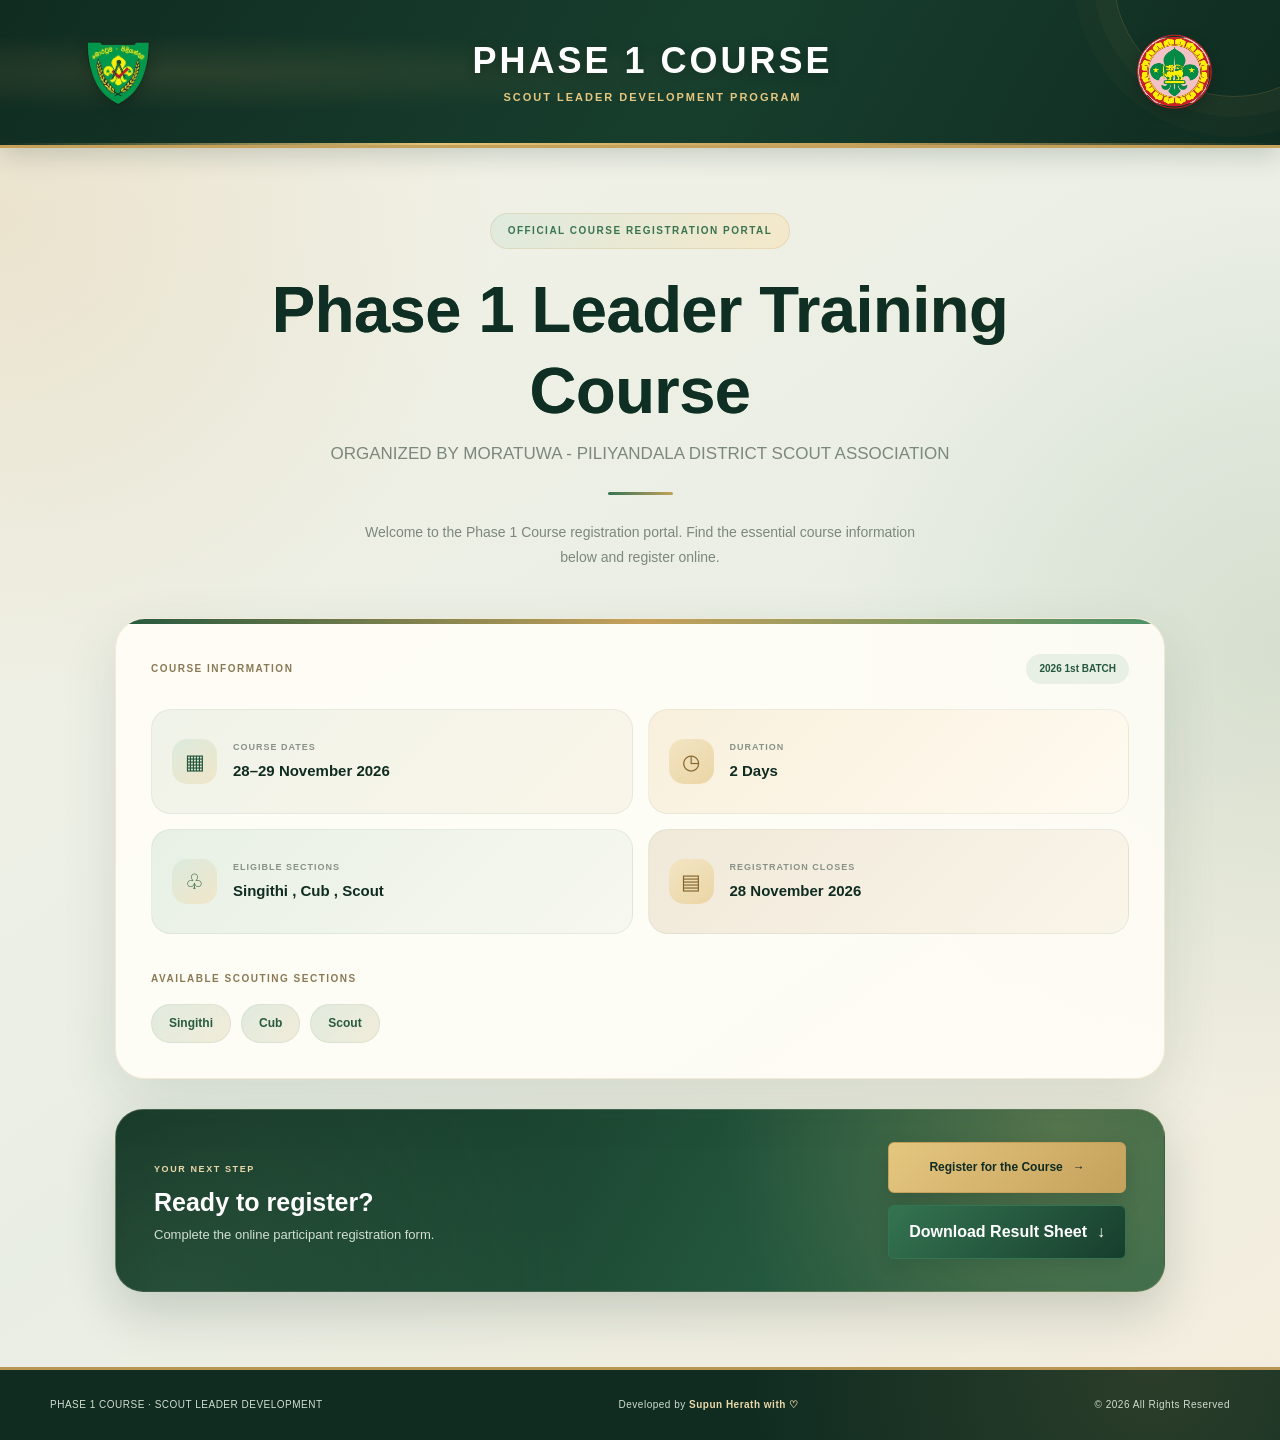
==== index.html @ 8077e155 "Update index.html" ====
<!DOCTYPE html>
<html lang="en">
<head>
    <meta charset="UTF-8">
    <meta name="viewport" content="width=device-width, initial-scale=1.0">
    <meta name="theme-color" content="#102c21">

    <title>Phase 1 Leader Training Course | Registration Portal</title>

    <link rel="stylesheet" href="style.css">

    <style>
        /* HOMEPAGE HEADER LAYOUT */

        .home-header-inner {
            display: grid;
            grid-template-columns: 115px 1fr 90px;
            align-items: center;
            gap: 25px;
            width: min(1160px, 94%);
            min-height: 145px;
            margin: auto;
            padding: 18px 0;
        }

        .home-header-logo {
            display: flex;
            align-items: center;
            justify-content: center;
        }

        .home-header-logo img {
            width: 82px;
            height: 82px;
            object-fit: contain;
            filter: drop-shadow(0 4px 7px rgba(0,0,0,.2));
            transition: transform .25s ease;
        }

        .home-header-logo img:hover {
            transform: translateY(-3px);
        }

        .home-header-logo.left img {
            width: 108px;
            height: 108px;
        }

        .home-header-logo.right img {
            width: 82px;
            height: 82px;
        }

        .home-header-inner .portal-brand {
            grid-column: 2;
            text-align: center;
            align-items: center;
        }

        .home-header-inner .portal-brand strong {
            font-size: clamp(23px, 3.2vw, 36px);
            letter-spacing: 3px;
        }

        .home-header-inner .portal-brand span {
            font-size: 11px;
            letter-spacing: 2px;
        }

        /* INTRODUCTION */

        .portal-intro {
            text-align: center;
        }

        .portal-intro h1 {
            color: #102f24;
            font-weight: 800;
            letter-spacing: -0.5px;
        }

        .portal-label {
            color: #397451;
            font-weight: 700;
            letter-spacing: 1.5px;
        }

        /* REGISTER BUTTON */

        .portal-register-button {
            display: inline-flex;
            align-items: center;
            justify-content: center;
            gap: 14px;
            background: #174c35;
            color: #ffffff;
            text-decoration: none;
            padding: 15px 24px;
            border-radius: 6px;
            font-weight: 700;
            transition: background 0.2s ease;
        }

        .portal-register-button:hover {
            background: #103522;
        }

        /* HOMEPAGE ACTIONS */

        .portal-actions {
            display: flex;
            flex-direction: column;
            align-items: stretch;
            gap: 12px;
        }

        .portal-download-button {
            display: inline-flex;
            align-items: center;
            justify-content: center;
            gap: 10px;
            padding: 13px 20px;
            border: 1px solid #245b40;
            border-radius: 6px;
            background: transparent;
            color: #245b40;
            text-decoration: none;
            font-weight: 700;
            transition: background 0.2s ease, color 0.2s ease;
        }

        .portal-download-button:hover {
            background: #edf5ef;
            color: #183d2b;
        }

        /* MOBILE */

        @media (max-width: 650px) {

            .home-header-inner {
                grid-template-columns: 75px 1fr 55px;
                min-height: 115px;
                gap: 10px;
                padding: 14px 0;
            }

            .home-header-logo.left img {
                width: 70px;
                height: 70px;
            }

            .home-header-logo.right img {
                width: 51px;
                height: 51px;
            }

            .home-header-inner .portal-brand {
                gap: 6px;
            }

            .home-header-inner .portal-brand strong {
                font-size: 17px;
                letter-spacing: 1.2px;
            }

            .home-header-inner .portal-brand span {
                font-size: 8px;
                letter-spacing: .8px;
                line-height: 1.5;
            }

            .portal-intro h1 {
                font-size: 27px;
                line-height: 1.2;
            }

            .portal-register-button,
            .portal-download-button {
                width: 100%;
                box-sizing: border-box;
            }
        }

        @media (max-width: 390px) {

            .home-header-inner {
                grid-template-columns: 62px 1fr 43px;
                gap: 7px;
            }

            .home-header-logo.left img {
                width: 60px;
                height: 60px;
            }

            .home-header-logo.right img {
                width: 42px;
                height: 42px;
            }

            .home-header-inner .portal-brand strong {
                font-size: 14px;
                letter-spacing: .8px;
            }

            .home-header-inner .portal-brand span {
                font-size: 7px;
            }
        }
    </style>
</head>

<body class="portal-page">

<header class="portal-header">
    <div class="home-header-inner">

        <div class="home-header-logo left">
            <img src="mp.png?v=7"
                 alt="Moratuwa - Piliyandala District Scout Association">
        </div>

        <div class="portal-brand">
            <strong>PHASE 1 COURSE</strong>
            <span>SCOUT LEADER DEVELOPMENT PROGRAM</span>
        </div>

        <div class="home-header-logo right">
            <img src="sl.png?v=7"
                 alt="Sri Lanka Scout Association">
        </div>

    </div>
</header>

<main class="portal-main">

    <section class="portal-intro">

        <span class="portal-label">
            OFFICIAL COURSE REGISTRATION PORTAL
        </span>

        <h1>Phase 1 Leader Training Course</h1>

        <p>
            ORGANIZED BY MORATUWA - PILIYANDALA DISTRICT SCOUT ASSOCIATION
        </p>

        <div class="portal-divider"></div>

        <p class="portal-description">
            Welcome to the Phase 1 Course registration portal.
            Find the essential course information below and register online.
        </p>

    </section>

    <section class="portal-details">

        <div class="portal-section-heading">
            <span>COURSE INFORMATION</span>
            <span class="portal-batch">2026 1st BATCH</span>
        </div>

        <div class="portal-detail-grid">

            <div class="portal-detail">
                <span class="portal-detail-icon">▦</span>
                <div>
                    <small>COURSE DATES</small>
                    <strong>28–29 November 2026</strong>
                </div>
            </div>

            <div class="portal-detail">
                <span class="portal-detail-icon">◷</span>
                <div>
                    <small>DURATION</small>
                    <strong>2 Days</strong>
                </div>
            </div>

            <div class="portal-detail">
                <span class="portal-detail-icon">♧</span>
                <div>
                    <small>ELIGIBLE SECTIONS</small>
                    <strong>Singithi , Cub , Scout</strong>
                </div>
            </div>

            <div class="portal-detail">
                <span class="portal-detail-icon">▤</span>
                <div>
                    <small>REGISTRATION CLOSES</small>
                    <strong>28 November 2026</strong>
                </div>
            </div>

        </div>

        <div class="portal-sections">
            <small>AVAILABLE SCOUTING SECTIONS</small>

            <div class="portal-section-tags">
                <span>Singithi</span>
                <span>Cub</span>
                <span>Scout</span>
            </div>
        </div>

    </section>

    <section class="portal-register">

        <div>
            <span>YOUR NEXT STEP</span>
            <h2>Ready to register?</h2>
            <p>Complete the online participant registration form.</p>
        </div>

        <div class="portal-actions">

            <a href="registration.html" class="portal-register-button">
                Register for the Course <span>→</span>
            </a>

            <a href="download-result.html" class="portal-download-button">
                Download Result Sheet <span>↓</span>
            </a>

        </div>

    </section>

</main>

<footer class="portal-footer">
    <div class="portal-footer-inner">

        <span>PHASE 1 COURSE · SCOUT LEADER DEVELOPMENT</span>

        <span>Developed by <strong>Supun Herath with ♡</strong></span>

        <span>© 2026 All Rights Reserved</span>

    </div>
</footer>

</body>
</html>
---- style.css ----
/* =========================================
   PHASE 1 COURSE — COMPLETE STYLESHEET
   Scout-inspired forest green and gold theme
========================================= */

:root {
    --green-950: #102c21;
    --green-900: #173e2d;
    --green-800: #24583e;
    --green-700: #347451;
    --green-600: #4b9067;

    --gold: #c5a15b;
    --gold-light: #ead8a9;

    --cream: #f3f1e7;
    --white: #fffdf7;
    --ink: #24372c;
    --muted: #7b887b;

    --border: rgba(43, 82, 55, 0.12);
    --shadow-soft: 0 12px 35px rgba(29, 65, 43, 0.08);
    --shadow-card: 0 20px 55px rgba(29, 65, 43, 0.12);
}

/* =========================================
   GLOBAL
========================================= */

* {
    margin: 0;
    padding: 0;
    box-sizing: border-box;
}

html {
    scroll-behavior: smooth;
}

body {
    min-height: 100vh;
    font-family: "Segoe UI", Arial, sans-serif;
    color: var(--ink);
    background:
        radial-gradient(ellipse at 5% 5%, rgba(197,161,91,.15), transparent 30%),
        radial-gradient(ellipse at 95% 25%, rgba(77,139,93,.12), transparent 32%),
        var(--cream);
    line-height: 1.6;
}

h1, h2, h3, h4 {
    color: var(--green-950);
    line-height: 1.25;
}

p {
    color: var(--muted);
}

a {
    color: var(--green-700);
    text-decoration: none;
    transition: .2s ease;
}

a:hover {
    color: var(--gold);
}

button,
input,
select,
textarea {
    font: inherit;
}

button {
    cursor: pointer;
}

/* =========================================
   GENERAL APPLICATION / ADMIN PAGES
========================================= */

.application-container {
    width: min(100% - 32px, 1050px);
    min-height: 100vh;
    margin: 0 auto;
    padding: 65px 0;
    display: flex;
    align-items: flex-start;
    justify-content: center;
}

.application-card {
    width: 100%;
    max-width: 850px;
    padding: 42px;
    background: rgba(255,253,247,.96);
    border: 1px solid rgba(197,161,91,.22);
    border-radius: 28px;
    box-shadow: var(--shadow-card);
    position: relative;
    overflow: hidden;
}

.application-card::before {
    content: "";
    position: absolute;
    top: 0;
    left: 0;
    width: 100%;
    height: 5px;
    background: linear-gradient(
        90deg,
        var(--green-800),
        var(--gold),
        var(--green-600)
    );
}

.application-card h1 {
    font-size: clamp(27px, 4vw, 36px);
    margin-bottom: 8px;
}

.application-card > p {
    margin-bottom: 22px;
}

.application-card h2 {
    font-size: 21px;
    margin: 25px 0 12px;
}

.application-card hr {
    border: 0;
    border-top: 1px solid var(--border);
    margin: 25px 0;
}

/* =========================================
   FORMS
========================================= */

.form-group {
    display: flex;
    flex-direction: column;
    gap: 8px;
    margin-bottom: 20px;
}

label {
    font-size: 13px;
    font-weight: 700;
    color: var(--green-900);
}

input,
select,
textarea {
    width: 100%;
    min-height: 48px;
    padding: 12px 15px;
    color: var(--ink);
    background: #f7f7f0;
    border: 1px solid rgba(52,116,81,.18);
    border-radius: 13px;
    outline: none;
    transition: .2s ease;
}

textarea {
    min-height: 110px;
    resize: vertical;
}

input::placeholder,
textarea::placeholder {
    color: #a0a99f;
}

input:focus,
select:focus,
textarea:focus {
    background: var(--white);
    border-color: var(--green-600);
    box-shadow: 0 0 0 4px rgba(75,144,103,.12);
}

/* =========================================
   ALL BUTTONS — HIGHLIGHTED THEME
========================================= */

button {
    min-height: 46px;
    padding: 11px 23px;
    border: 1px solid var(--green-700);
    border-radius: 10px;
    background: linear-gradient(135deg, #347451, #173e2d);
    color: #ffffff;
    font-weight: 800;
    letter-spacing: .2px;
    box-shadow: 0 4px 12px rgba(23,62,45,.17);
    transition: background .2s ease, transform .2s ease,
                box-shadow .2s ease, border-color .2s ease;
}

button:hover:not(:disabled) {
    background: linear-gradient(135deg, #c5a15b, #a9823d);
    border-color: #a9823d;
    color: #102c21;
    transform: translateY(-2px);
    box-shadow: 0 7px 17px rgba(154,119,52,.23);
}

button:active:not(:disabled) {
    transform: translateY(0);
}

button:focus-visible,
a:focus-visible {
    outline: 3px solid var(--gold);
    outline-offset: 3px;
}

button:disabled {
    background: #aab4aa;
    border-color: #aab4aa;
    color: #ffffff;
    opacity: .7;
    cursor: not-allowed;
    box-shadow: none;
    transform: none;
}

.application-card form button {
    width: 100%;
}

.application-card > button {
    margin: 8px 8px 8px 0;
}

/* Button-style links */

.portal-top-button,
.portal-register-button,
.registration-submit-button,
a[class*="button"] {
    display: inline-flex;
    align-items: center;
    justify-content: center;
    gap: 10px;
    background: linear-gradient(135deg, #347451, #173e2d);
    border: 1px solid #347451;
    color: #ffffff;
    font-weight: 800;
    text-decoration: none;
    box-shadow: 0 5px 15px rgba(23,62,45,.18);
    transition: .2s ease;
}

.portal-top-button:hover,
.portal-register-button:hover,
.registration-submit-button:hover,
a[class*="button"]:hover {
    background: linear-gradient(135deg, #c5a15b, #a9823d);
    border-color: #a9823d;
    color: #102c21;
    transform: translateY(-2px);
    box-shadow: 0 8px 18px rgba(154,119,52,.22);
}

/* =========================================
   STATUS MESSAGES
========================================= */

#admin-message,
#dashboard-message,
#management-message,
#participant-message,
#results-message,
#reset-message,
#registration-message {
    margin-top: 15px;
    font-size: 13px;
    font-weight: 600;
    overflow-wrap: anywhere;
}

[role="status"]:empty {
    display: none;
}

/* =========================================
   LINKS AND LISTS
========================================= */

.application-card a {
    font-weight: 700;
}

.application-card > p:last-child {
    margin-top: 24px;
}

#management-list,
#participant-list,
#results-list {
    margin-top: 20px;
    width: 100%;
    overflow-x: auto;
}

#management-list > *,
#participant-list > *,
#results-list > * {
    margin-bottom: 14px;
}

/* =========================================
   TABLES
========================================= */

table {
    width: 100%;
    border-collapse: collapse;
    background: var(--white);
    border-radius: 14px;
    overflow: hidden;
}

th,
td {
    padding: 13px 15px;
    border-bottom: 1px solid var(--border);
    text-align: left;
    font-size: 13px;
}

th {
    background: #e7eee2;
    color: var(--green-900);
    font-weight: 800;
}

tbody tr:hover {
    background: #f1f4e9;
}

/* =========================================
   PORTAL HOMEPAGE
========================================= */

.portal-page {
    min-height: 100vh;
    background:
        radial-gradient(circle at 0% 15%, rgba(197,161,91,.18), transparent 28%),
        radial-gradient(circle at 100% 45%, rgba(67,123,79,.13), transparent 30%),
        linear-gradient(145deg, #f5f2e7, #e9eee4 55%, #f4eddd);
}

.portal-header {
    width: 100%;
    background: rgba(247,247,237,.88);
    backdrop-filter: blur(18px);
    border-bottom: 1px solid rgba(39,83,54,.12);
    position: relative;
    z-index: 5;
}

.portal-header-inner {
    width: min(100% - 48px, 1180px);
    min-height: 92px;
    margin: auto;
    display: flex;
    align-items: center;
    gap: 20px;
}

.portal-logos {
    display: flex;
    align-items: center;
    gap: 10px;
    flex-shrink: 0;
}

.portal-logos img {
    width: 55px;
    height: 55px;
    object-fit: contain;
    display: block;
}

.portal-brand {
    display: flex;
    flex-direction: column;
    gap: 3px;
}

.portal-brand strong {
    color: var(--green-950);
    font-size: 16px;
    letter-spacing: 1.2px;
    font-weight: 900;
}

.portal-brand span {
    color: #879187;
    font-size: 9px;
    letter-spacing: 1.5px;
    font-weight: 800;
}

.portal-top-button {
    margin-left: auto;
    padding: 12px 24px;
    border-radius: 50px;
    font-size: 13px;
}

.portal-main {
    width: min(100% - 40px, 1050px);
    margin: auto;
    padding: 65px 0 75px;
    position: relative;
    z-index: 1;
}

/* Homepage introduction */

.portal-intro {
    max-width: 750px;
    margin: 0 auto 48px;
    text-align: center;
}

.portal-label {
    display: inline-block;
    padding: 9px 17px;
    border-radius: 50px;
    background: linear-gradient(120deg, #dfeade, #f4e8c9);
    color: #285b3e;
    border: 1px solid rgba(197,161,91,.22);
    font-size: 10px;
    font-weight: 900;
    letter-spacing: 1.5px;
}

.portal-intro h1 {
    margin: 20px 0 8px;
    font-size: clamp(40px, 7vw, 65px);
    font-weight: 900;
    letter-spacing: -2px;
    background: linear-gradient(120deg, #102c21, #347451 55%, #a47c37);
    -webkit-background-clip: text;
    background-clip: text;
    color: transparent;
}

.portal-intro > p {
    font-size: 17px;
}

.portal-divider {
    width: 65px;
    height: 3px;
    margin: 25px auto;
    border-radius: 5px;
    background: linear-gradient(90deg, var(--green-700), var(--gold));
}

.portal-intro .portal-description {
    max-width: 550px;
    margin: auto;
    font-size: 14px;
    line-height: 1.8;
}

/* Course information */

.portal-details {
    padding: 35px;
    background: rgba(255,253,247,.9);
    border: 1px solid rgba(197,161,91,.2);
    border-radius: 30px;
    box-shadow: var(--shadow-card);
    position: relative;
    overflow: hidden;
}

.portal-details::before {
    content: "";
    position: absolute;
    top: 0;
    left: 0;
    width: 100%;
    height: 5px;
    background: linear-gradient(90deg, var(--green-800), var(--gold), var(--green-600));
}

.portal-section-heading {
    display: flex;
    justify-content: space-between;
    align-items: center;
    gap: 15px;
    margin-bottom: 25px;
}

.portal-section-heading span:first-child,
.portal-sections > small {
    color: #8a7954;
    font-size: 10px;
    font-weight: 900;
    letter-spacing: 1.5px;
}

.portal-batch {
    padding: 7px 13px;
    border-radius: 50px;
    background: #e8efe4;
    color: var(--green-800);
    font-size: 10px;
    font-weight: 900;
}

.portal-detail-grid {
    display: grid;
    grid-template-columns: repeat(2, 1fr);
    gap: 15px;
}

.portal-detail {
    min-height: 105px;
    padding: 20px;
    display: flex;
    align-items: center;
    gap: 16px;
    background: linear-gradient(135deg, #f0f3e9, #faf5e9);
    border: 1px solid rgba(52,116,81,.08);
    border-radius: 20px;
}

.portal-detail:nth-child(2) {
    background: linear-gradient(135deg, #f8f0dc, #fffaf0);
}

.portal-detail:nth-child(3) {
    background: linear-gradient(135deg, #e8f0e6, #f7f8ef);
}

.portal-detail:nth-child(4) {
    background: linear-gradient(135deg, #f0e9d9, #faf5e9);
}

.portal-detail-icon {
    width: 45px;
    height: 45px;
    display: grid;
    place-items: center;
    flex-shrink: 0;
    border-radius: 15px;
    background: linear-gradient(145deg, #dceadd, #f0e6c9);
    color: var(--green-800);
    font-size: 21px;
}

.portal-detail:nth-child(2) .portal-detail-icon,
.portal-detail:nth-child(4) .portal-detail-icon {
    background: linear-gradient(145deg, #f3e5c3, #ead5a5);
    color: #85652e;
}

.portal-detail div {
    display: flex;
    flex-direction: column;
    gap: 5px;
}

.portal-detail small {
    color: #899287;
    font-size: 9px;
    font-weight: 900;
    letter-spacing: 1px;
}

.portal-detail strong {
    color: var(--green-950);
    font-size: 15px;
}

.portal-sections {
    margin-top: 30px;
}

.portal-section-tags {
    display: flex;
    flex-wrap: wrap;
    gap: 10px;
    margin-top: 14px;
}

.portal-section-tags span {
    padding: 9px 17px;
    border-radius: 50px;
    background: linear-gradient(135deg, #e0ebdf, #f2ecd9);
    color: #285b3e;
    border: 1px solid rgba(52,116,81,.08);
    font-size: 12px;
    font-weight: 800;
}

/* Homepage registration call-to-action */

.portal-register {
    margin-top: 30px;
    padding: 32px 38px;
    display: flex;
    justify-content: space-between;
    align-items: center;
    gap: 25px;
    background:
        radial-gradient(circle at 90% 10%, rgba(218,184,111,.25), transparent 35%),
        radial-gradient(circle at 5% 100%, rgba(84,143,99,.28), transparent 40%),
        linear-gradient(120deg, #102c21, #24583e 65%, #306647);
    border: 1px solid rgba(234,216,169,.18);
    border-radius: 28px;
    box-shadow: 0 20px 50px rgba(16,44,33,.18);
}

.portal-register > div > span {
    color: var(--gold-light);
    font-size: 9px;
    font-weight: 900;
    letter-spacing: 1.6px;
}

.portal-register h2 {
    margin: 7px 0;
    color: white;
    font-size: 25px;
}

.portal-register p {
    color: #d2dfd2;
    font-size: 13px;
}

.portal-register-button {
    padding: 15px 24px;
    border-radius: 50px;
    font-size: 12px;
    white-space: nowrap;
}

/* Footer */

.portal-footer {
    padding: 27px 20px;
    background:
        radial-gradient(circle at 90% 0%, rgba(197,161,91,.15), transparent 35%),
        #102c21;
    border-top: 3px solid #b99552;
}

.portal-footer-inner {
    width: min(100%, 1180px);
    margin: auto;
    display: flex;
    justify-content: space-between;
    align-items: center;
    flex-wrap: wrap;
    gap: 15px;
}

.portal-footer-inner span {
    color: #d0ddcf;
    font-size: 10px;
    letter-spacing: .5px;
}

.portal-footer-inner strong {
    color: var(--gold-light);
}

/* =========================================
   REGISTRATION PAGE
========================================= */

.registration-brand {
    display: flex;
    align-items: center;
    gap: 18px;
    text-decoration: none;
}

.registration-main {
    width: min(100% - 32px, 850px);
    margin: auto;
    padding: 55px 0 65px;
}

.registration-intro {
    text-align: center;
    max-width: 650px;
    margin: 0 auto 32px;
}

.registration-intro h1 {
    font-size: clamp(38px, 6vw, 53px);
    margin: 20px 0 10px;
    background: linear-gradient(120deg, #102c21, #347451, #a47c37);
    -webkit-background-clip: text;
    background-clip: text;
    color: transparent;
}

.registration-intro > p {
    color: #718075;
    font-size: 15px;
    max-width: 520px;
    margin: auto;
}

/* Registration period */

.registration-period {
    display: flex;
    align-items: center;
    gap: 16px;
    padding: 20px 25px;
    margin-bottom: 23px;
    border-radius: 24px;
    background: linear-gradient(110deg, #173e2d, #347451);
    color: white;
    box-shadow: 0 13px 30px rgba(23,62,45,.15);
}

.registration-period-icon {
    width: 46px;
    height: 46px;
    display: grid;
    place-items: center;
    flex-shrink: 0;
    border-radius: 16px;
    background: rgba(255,255,255,.13);
    color: #ead8a9;
    font-size: 23px;
}

.registration-period div {
    display: flex;
    flex-direction: column;
    gap: 3px;
}

.registration-period div span {
    color: #d5e3d5;
    font-size: 10px;
    font-weight: 800;
    letter-spacing: 1.3px;
}

.registration-period div strong {
    font-size: 17px;
    color: white;
}

.registration-open-tag {
    margin-left: auto;
    padding: 8px 13px;
    border-radius: 50px;
    background: rgba(234,216,169,.17);
    color: #f0dcae;
    font-size: 10px;
    font-weight: 800;
    white-space: nowrap;
}

/* Registration form card */

.registration-form-card {
    padding: 38px;
    border-radius: 30px;
    background: rgba(255,253,247,.95);
    border: 1px solid rgba(197,161,91,.19);
    box-shadow: var(--shadow-card);
    position: relative;
    overflow: hidden;
}

.registration-form-card::before {
    content: "";
    position: absolute;
    inset: 0 0 auto;
    height: 5px;
    background: linear-gradient(90deg, #24583e, #c5a15b, #4b9067);
}

.registration-form-heading {
    margin-bottom: 30px;
}

.registration-form-heading > span {
    font-size: 10px;
    letter-spacing: 1.7px;
    font-weight: 800;
    color: #a17d3f;
}

.registration-form-heading h2 {
    font-size: 29px;
    margin: 7px 0;
}

.registration-form-heading p {
    color: #879187;
    font-size: 13px;
}

/* Registration sections */

.registration-section {
    padding: 27px;
    margin-bottom: 20px;
    border-radius: 23px;
    background: linear-gradient(135deg, #f0f4eb, #faf5e9);
    border: 1px solid rgba(52,116,81,.07);
}

.registration-section-heading {
    display: flex;
    align-items: center;
    gap: 15px;
    margin-bottom: 24px;
}

.section-number {
    width: 43px;
    height: 43px;
    display: grid;
    place-items: center;
    border-radius: 15px;
    flex-shrink: 0;
    background: linear-gradient(140deg, #24583e, #4b9067);
    color: white;
    font-size: 15px;
    font-weight: 700;
}

.registration-section-heading h3 {
    font-size: 19px;
    margin-bottom: 3px;
}

.registration-section-heading p {
    font-size: 12px;
    color: #7c897d;
}

/* Registration fields */

.registration-section .form-group {
    margin-bottom: 20px;
}

.registration-section .form-group:last-child {
    margin-bottom: 0;
}

.registration-section label {
    font-size: 13px;
    color: #294b35;
}

.required-star {
    color: #b45a42;
}

.optional-label {
    margin-left: 7px;
    font-size: 9px;
    letter-spacing: .7px;
    color: #9a8356;
    font-weight: 800;
}

.registration-section input,
.registration-section select {
    background: rgba(255,255,255,.75);
    border: 1px solid rgba(52,116,81,.13);
    border-radius: 13px;
    min-height: 49px;
}

.registration-section input:focus,
.registration-section select:focus {
    background: white;
    border-color: #4b9067;
}

.registration-two-column {
    display: grid;
    grid-template-columns: 1fr 1fr;
    gap: 18px;
}

/* Scouting information note */

.registration-section-info {
    display: flex;
    align-items: center;
    gap: 10px;
    padding: 13px 15px;
    margin-top: 5px;
    border-radius: 15px;
    background: rgba(197,161,91,.13);
    color: #776239;
}

.registration-section-info span {
    color: #b18b47;
}

.registration-section-info p {
    font-size: 12px;
}

/* Captcha */

.registration-captcha {
    padding: 18px;
    border-radius: 17px;
    background: rgba(255,255,255,.75);
    border: 1px solid rgba(52,116,81,.09);
    overflow: hidden;
}

.registration-captcha > p {
    font-size: 12px;
    color: #77847b;
    margin-bottom: 14px;
}

.registration-captcha .cf-turnstile {
    max-width: 100%;
}

/* Submit */

.registration-submit-area {
    padding: 25px 5px 0;
    text-align: center;
}

.registration-submit-area > p:first-child {
    max-width: 490px;
    margin: 0 auto 20px;
    font-size: 12px;
    color: #849087;
}

.registration-submit-button {
    width: min(100%, 390px);
    min-height: 56px;
    border-radius: 50px;
    font-size: 15px;
}

.registration-submit-button span {
    color: var(--gold-light);
    font-size: 20px;
}

#registration-message {
    margin-top: 16px;
    font-size: 13px;
}

/* Back link */

.registration-back {
    text-align: center;
    margin-top: 27px;
}

.registration-back a {
    color: #347451;
    font-size: 13px;
    font-weight: 700;
}

.registration-back a:hover {
    color: #a47c37;
}

/* =========================================
   RESPONSIVE DESIGN
========================================= */

@media (max-width: 700px) {

    .application-container {
        padding: 25px 0;
    }

    .application-card {
        padding: 28px 20px;
        border-radius: 22px;
    }

    .portal-header-inner {
        width: min(100% - 25px, 1180px);
        min-height: 75px;
        gap: 10px;
    }

    .portal-logos {
        gap: 5px;
    }

    .portal-logos img {
        width: 39px;
        height: 39px;
    }

    .portal-brand strong {
        font-size: 12px;
        letter-spacing: .5px;
    }

    .portal-brand span {
        font-size: 7px;
        letter-spacing: .7px;
    }

    .portal-top-button {
        padding: 10px 15px;
        font-size: 11px;
    }

    .portal-main {
        width: min(100% - 24px, 1050px);
        padding: 42px 0;
    }

    .portal-intro {
        margin-bottom: 32px;
    }

    .portal-intro h1 {
        font-size: 43px;
    }

    .portal-details {
        padding: 23px 17px;
        border-radius: 23px;
    }

    .portal-detail-grid {
        grid-template-columns: 1fr;
    }

    .portal-detail {
        min-height: 85px;
        padding: 16px;
    }

    .portal-detail strong {
        font-size: 13px;
    }

    .portal-register {
        padding: 25px 21px;
        flex-direction: column;
        align-items: flex-start;
        border-radius: 23px;
    }

    .portal-register-button {
        width: 100%;
        text-align: center;
    }

    .portal-footer-inner {
        flex-direction: column;
        text-align: center;
        gap: 9px;
    }

    .registration-main {
        width: min(100% - 24px, 850px);
        padding: 38px 0 45px;
    }

    .registration-brand {
        gap: 9px;
    }

    .registration-period {
        padding: 16px;
        gap: 11px;
        flex-wrap: wrap;
        border-radius: 20px;
    }

    .registration-period div strong {
        font-size: 14px;
    }

    .registration-open-tag {
        margin-left: 57px;
        margin-top: -7px;
    }

    .registration-form-card {
        padding: 25px 16px;
        border-radius: 24px;
    }

    .registration-form-heading h2 {
        font-size: 25px;
    }

    .registration-section {
        padding: 20px 15px;
        border-radius: 19px;
    }

    .registration-two-column {
        grid-template-columns: 1fr;
        gap: 0;
    }

    .registration-section-heading h3 {
        font-size: 17px;
    }

    .registration-captcha {
        padding: 12px;
    }
}

@media (max-width: 380px) {

    .portal-brand span {
        font-size: 6px;
    }

    .portal-top-button {
        padding: 9px 11px;
    }

    .registration-period {
        align-items: flex-start;
    }

    .registration-open-tag {
        margin-left: 0;
        margin-top: 0;
    }

    .registration-intro h1 {
        font-size: 36px;
    }
}


/* =========================================
   HOMEPAGE REGISTER BUTTON — GOLD
========================================= */

.portal-register .portal-register-button {
    background: linear-gradient(135deg, #e5c780, #c5a15b) !important;
    border: 1px solid #c5a15b !important;
    color: #102c21 !important;
    font-weight: 900;
    box-shadow: 0 8px 22px rgba(0,0,0,.15);
}

.portal-register .portal-register-button:hover {
    background: linear-gradient(135deg, #f1d99e, #d4b46d) !important;
    color: #102c21 !important;
    transform: translateY(-2px);
}

/* =========================================
   REGISTRATION SUCCESS ACKNOWLEDGEMENT
========================================= */

#registration-message.success-message {
    display: block;
    padding: 18px 20px;
    margin-top: 22px;
    border: 1px solid #9ac9a4;
    border-left: 5px solid #347451;
    border-radius: 14px;
    background: #e9f5e9;
    color: #205b35;
    font-size: 14px;
    font-weight: 700;
    line-height: 1.8;
    overflow-wrap: anywhere;
}

#registration-message.success-message::before {
    content: "✓ Registration Confirmed";
    display: block;
    margin-bottom: 6px;
    color: #24583e;
    font-size: 16px;
    font-weight: 900;
}

#registration-message.error-message {
    display: block;
    padding: 15px 18px;
    margin-top: 18px;
    border: 1px solid #e5b5ad;
    border-left: 5px solid #b44c3e;
    border-radius: 12px;
    background: #fff0ed;
    color: #943c32;
    font-weight: 700;
    overflow-wrap: anywhere;
}

/* =========================================
   REGISTRATION COMPLETION NOTICE
========================================= */

#registration-message.success-message {
    display: flex;
    flex-direction: column;
    align-items: center;
    gap: 10px;
    padding: 25px 18px;
    margin-top: 24px;
    text-align: center;
    background: #e9f5e9;
    border: 1px solid #9ac9a4;
    border-top: 5px solid #347451;
    border-radius: 16px;
    color: #205b35;
    overflow-wrap: anywhere;
}

#registration-message .success-heading {
    color: #24583e;
    font-size: 19px;
    font-weight: 900;
}

#registration-message.success-message p {
    color: #426b4b;
    font-size: 13px;
}

#registration-message .registration-number-label {
    margin-top: 8px;
    color: #637b65;
    font-size: 10px;
    font-weight: 900;
    letter-spacing: 1.5px;
}

#registration-message .registration-number-highlight {
    display: inline-block;
    padding: 12px 24px;
    border: 1px dashed #347451;
    border-radius: 10px;
    background: #ffffff;
    color: #173e2d;
    font-size: 25px;
    font-weight: 900;
    letter-spacing: 1px;
}

#registration-message .registration-reminder {
    margin-top: 3px;
    font-size: 12px;
}

#registration-message.error-message {
    display: block;
    padding: 15px 18px;
    margin-top: 18px;
    border: 1px solid #e5b5ad;
    border-left: 5px solid #b44c3e;
    border-radius: 12px;
    background: #fff0ed;
    color: #943c32;
    font-weight: 700;
    overflow-wrap: anywhere;
}

/* ==================================================
   PHASE 1 COURSE — PREMIUM SCOUT HEADER
   Shared homepage and registration page design
================================================== */

.portal-header {
    position: relative;
    isolation: isolate;
    overflow: hidden;
    background:
        radial-gradient(ellipse at 15% 50%, rgba(197,161,91,.13), transparent 38%),
        linear-gradient(120deg, #102c21 0%, #173e2d 55%, #102c21 100%);
    border-bottom: 3px solid #c5a15b;
    box-shadow: 0 7px 24px rgba(16,44,33,.18);
}

.portal-header::before {
    content: "";
    position: absolute;
    z-index: -1;
    width: 240px;
    height: 240px;
    right: -75px;
    top: -145px;
    border: 1px solid rgba(197,161,91,.22);
    border-radius: 50%;
    box-shadow:
        0 0 0 20px rgba(197,161,91,.035),
        0 0 0 40px rgba(197,161,91,.025);
}

.portal-header::after {
    content: "";
    position: absolute;
    z-index: -1;
    left: 0;
    bottom: 0;
    width: 100%;
    height: 2px;
    background: linear-gradient(
        90deg,
        transparent,
        #e4c477,
        #c5a15b,
        transparent
    );
}

.portal-header-inner {
    position: relative;
    width: min(1160px, 94%);
    min-height: 145px;
    margin: auto;
    padding: 20px 0;
    display: flex;
    align-items: center;
    justify-content: space-between;
    gap: 25px;
}

/* LOGOS */

.portal-logos {
    display: flex;
    align-items: center;
    justify-content: center;
    gap: 17px;
    flex-shrink: 0;
}

.portal-logos img {
    display: block;
    width: 86px;
    height: 86px;
    object-fit: contain;
    filter: drop-shadow(0 4px 7px rgba(0,0,0,.2));
    transition: transform .25s ease;
}

.portal-logos img:hover {
    transform: translateY(-3px);
}

/* COURSE TITLE */

.portal-brand {
    display: flex;
    flex-direction: column;
    justify-content: center;
    gap: 8px;
    text-align: center;
    flex: 1;
}

.portal-brand strong {
    color: #ffffff;
    font-size: clamp(23px, 3.2vw, 36px);
    font-weight: 900;
    letter-spacing: 3px;
    line-height: 1.15;
    text-shadow: 0 3px 12px rgba(0,0,0,.25);
}

.portal-brand span {
    color: #e5c780;
    font-size: 11px;
    font-weight: 800;
    letter-spacing: 2.3px;
    line-height: 1.5;
}

/* REGISTRATION HEADER BRAND LINK */

.registration-brand {
    display: flex;
    flex: 1;
    align-items: center;
    justify-content: center;
    gap: 28px;
    min-width: 0;
    text-decoration: none;
}

/* HOME BUTTON */

.portal-top-button {
    display: inline-flex;
    align-items: center;
    justify-content: center;
    flex-shrink: 0;
    padding: 11px 19px;
    border: 1px solid #c5a15b;
    border-radius: 8px;
    background: rgba(197,161,91,.12);
    color: #f0d99e;
    font-size: 13px;
    font-weight: 800;
    text-decoration: none;
    transition: all .2s ease;
}

.portal-top-button:hover {
    background: #c5a15b;
    color: #102c21;
    transform: translateY(-2px);
}

/* REGISTRATION PAGE HEADER */

.registration-page .portal-header-inner {
    min-height: 132px;
}

.registration-page .portal-logos img {
    width: 75px;
    height: 75px;
}

/* MOBILE */

@media (max-width: 650px) {

    .portal-header-inner {
        width: 94%;
        min-height: 115px;
        padding: 15px 0;
        gap: 12px;
    }

    .portal-logos {
        gap: 9px;
    }

    .portal-logos img {
        width: 55px;
        height: 55px;
    }

    .portal-brand {
        gap: 6px;
    }

    .portal-brand strong {
        font-size: 19px;
        letter-spacing: 1.5px;
    }

    .portal-brand span {
        font-size: 8px;
        letter-spacing: 1px;
    }

    .registration-brand {
        gap: 10px;
    }

    .registration-page .portal-logos img {
        width: 48px;
        height: 48px;
    }

    .portal-top-button {
        padding: 8px 10px;
        font-size: 11px;
    }
}

@media (max-width: 390px) {

    .portal-header-inner {
        gap: 7px;
    }

    .portal-logos {
        gap: 5px;
    }

    .portal-logos img {
        width: 43px;
        height: 43px;
    }

    .portal-brand strong {
        font-size: 16px;
        letter-spacing: 1px;
    }

    .portal-brand span {
        font-size: 7px;
        letter-spacing: .6px;
    }

    .registration-page .portal-logos img {
        width: 39px;
        height: 39px;
    }

    .registration-brand {
        gap: 7px;
    }
}
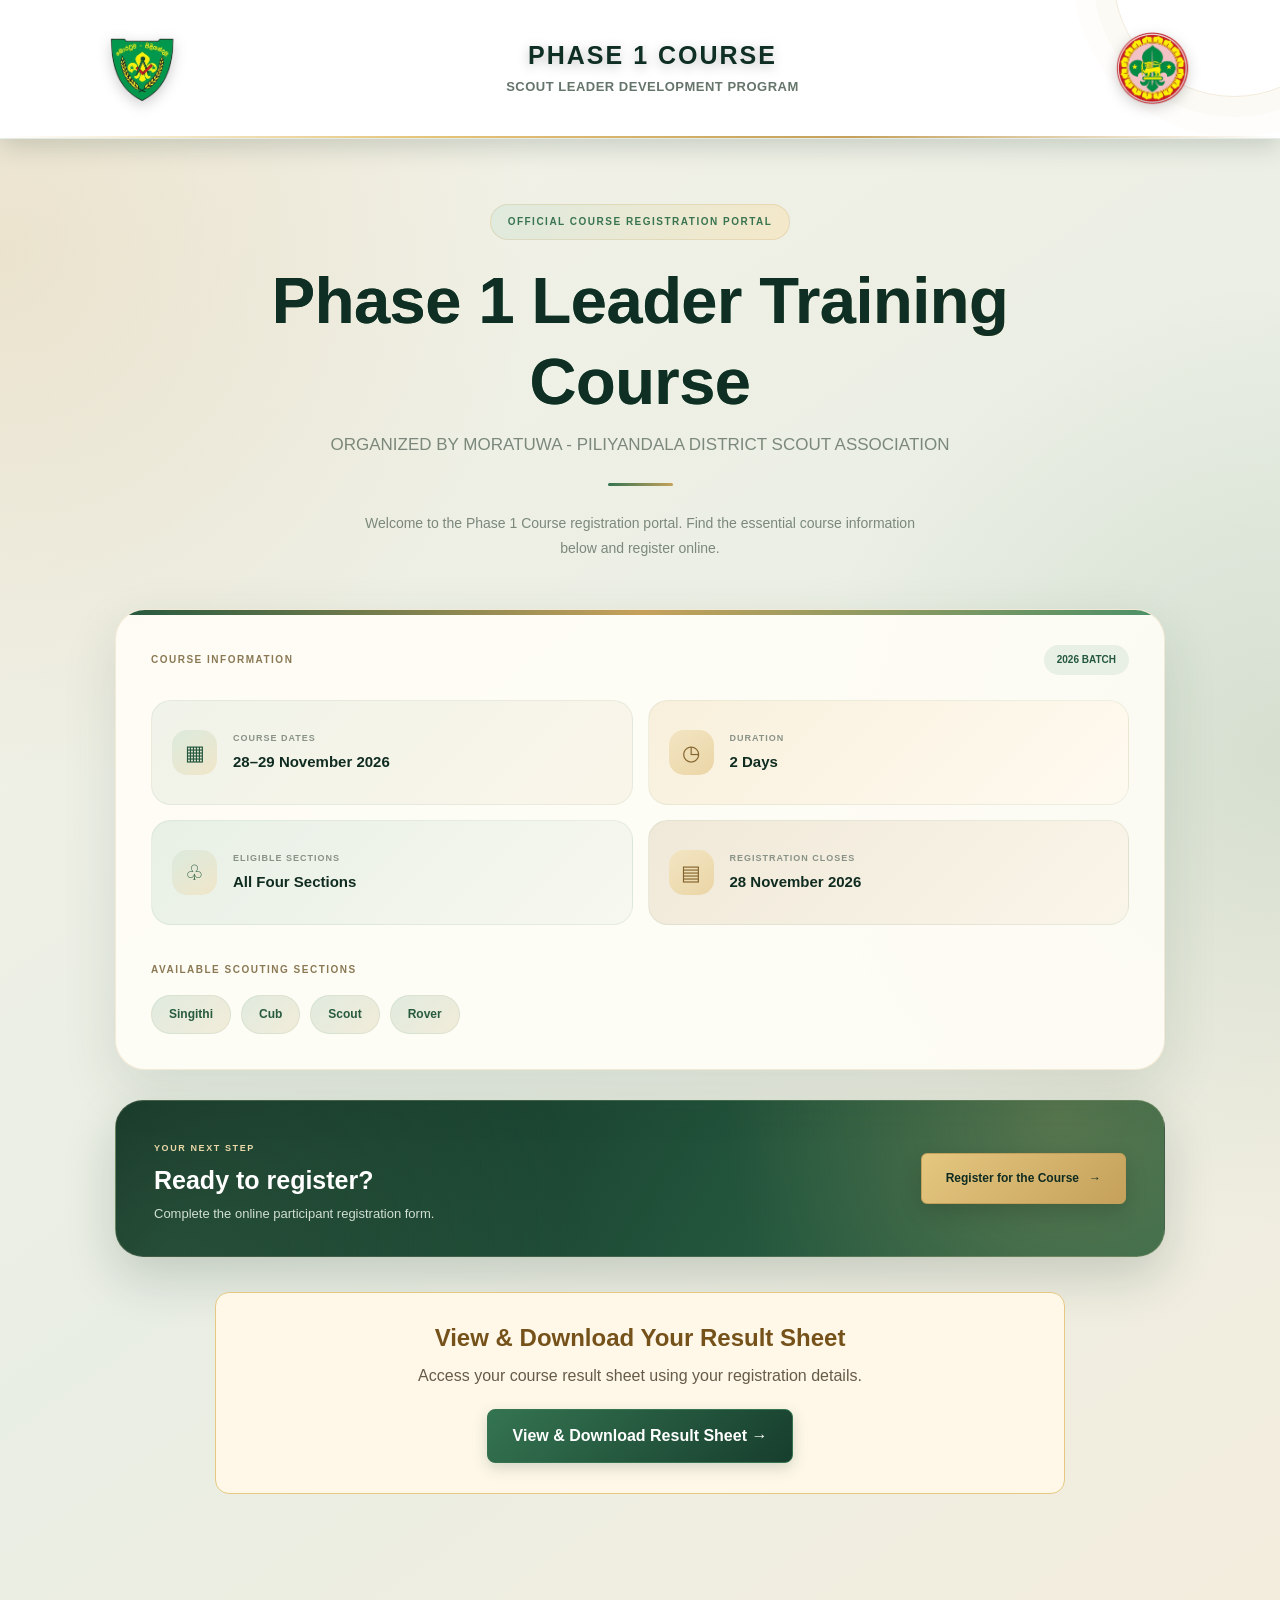
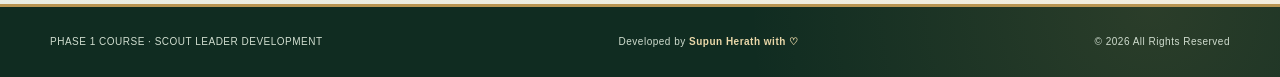
==== commit a1550770: "Update index.html" ====
--- a/index.html
+++ b/index.html
@@ -4,72 +4,81 @@
 <head>
     <meta charset="UTF-8">
     <meta name="viewport" content="width=device-width, initial-scale=1.0">
-    <meta name="theme-color" content="#102c21">
+    <meta name="theme-color" content="#102f24">
 
     <title>Phase 1 Leader Training Course | Registration Portal</title>
 
     <link rel="stylesheet" href="style.css">
 
     <style>
-        /* HOMEPAGE HEADER LAYOUT */
-
-        .home-header-inner {
+        /* PROFESSIONAL HEADER */
+        .portal-header {
+            background: #ffffff;
+            border-bottom: 1px solid #e5ebe7;
+        }
+        .portal-header-inner {
+            max-width: 1180px;
+            min-height: 125px;
+            margin: auto;
+            padding: 15px 28px;
             display: grid;
             grid-template-columns: 115px 1fr 90px;
             align-items: center;
-            gap: 25px;
-            width: min(1160px, 94%);
-            min-height: 145px;
-            margin: auto;
-            padding: 18px 0;
-        }
-
-        .home-header-logo {
-            display: flex;
-            align-items: center;
-            justify-content: center;
-        }
-
-        .home-header-logo img {
-            width: 82px;
-            height: 82px;
+            gap: 28px;
+        }
+
+        .portal-logos {
+            display: contents;
+        }
+        .portal-logos img {
+            width: 78px;
+            height: 78px;
             object-fit: contain;
-            filter: drop-shadow(0 4px 7px rgba(0,0,0,.2));
-            transition: transform .25s ease;
-        }
-
-        .home-header-logo img:hover {
-            transform: translateY(-3px);
-        }
-
-        .home-header-logo.left img {
+            display: block;
+        }
+
+        /* Larger MP logo */
+        .portal-logos img:first-child {
+            grid-column: 1;
+            grid-row: 1;
             width: 108px;
             height: 108px;
         }
 
-        .home-header-logo.right img {
-            width: 82px;
-            height: 82px;
-        }
-
-        .home-header-inner .portal-brand {
+        /* Sri Lanka Scout logo */
+        .portal-logos img:last-child {
+            grid-column: 3;
+            grid-row: 1;
+            justify-self: end;
+        }
+
+        /* CENTRE BRANDING */
+        .portal-brand {
             grid-column: 2;
+            grid-row: 1;
             text-align: center;
-            align-items: center;
-        }
-
-        .home-header-inner .portal-brand strong {
-            font-size: clamp(23px, 3.2vw, 36px);
-            letter-spacing: 3px;
-        }
-
-        .home-header-inner .portal-brand span {
-            font-size: 11px;
+            display: flex;
+            flex-direction: column;
+            gap: 7px;
+        }
+
+        .portal-brand strong {
+            color: #102f24;
+            font-size: 25px;
+            font-weight: 800;
             letter-spacing: 2px;
         }
+        .portal-brand span {
+            color: #65756b;
+            font-size: 13px;
+            letter-spacing: 0.5px;
+        }
+
+        .portal-top-button {
+            display: none;
+        }
 
         /* INTRODUCTION */
-
         .portal-intro {
             text-align: center;
         }
@@ -79,7 +88,6 @@
             font-weight: 800;
             letter-spacing: -0.5px;
         }
-
         .portal-label {
             color: #397451;
             font-weight: 700;
@@ -87,7 +95,6 @@
         }
 
         /* REGISTER BUTTON */
-
         .portal-register-button {
             display: inline-flex;
             align-items: center;
@@ -101,125 +108,134 @@
             font-weight: 700;
             transition: background 0.2s ease;
         }
-
         .portal-register-button:hover {
             background: #103522;
         }
 
-        /* HOMEPAGE ACTIONS */
-
-        .portal-actions {
-            display: flex;
-            flex-direction: column;
-            align-items: stretch;
-            gap: 12px;
-        }
-
-        .portal-download-button {
-            display: inline-flex;
-            align-items: center;
-            justify-content: center;
-            gap: 10px;
-            padding: 13px 20px;
-            border: 1px solid #245b40;
-            border-radius: 6px;
-            background: transparent;
-            color: #245b40;
+        /* RESULT DOWNLOAD SECTION */
+        .result-download-section {
+            background: #fff8e8;
+            border: 1px solid #e5c982;
+            border-radius: 14px;
+            padding: 30px 20px;
+            margin: 35px auto;
+            max-width: 850px;
+            text-align: center;
+        }
+
+        .result-download-section h2 {
+            color: #76521b;
+            margin-bottom: 10px;
+        }
+
+        .result-download-section p {
+            color: #665b48;
+            margin-bottom: 20px;
+        }
+
+        .result-download-button {
+            display: inline-block;
+            background: #b8862f;
+            color: #ffffff;
+            padding: 13px 25px;
+            border-radius: 8px;
             text-decoration: none;
-            font-weight: 700;
-            transition: background 0.2s ease, color 0.2s ease;
-        }
-
-        .portal-download-button:hover {
-            background: #edf5ef;
-            color: #183d2b;
-        }
-
-        /* MOBILE */
-
-        @media (max-width: 650px) {
-
-            .home-header-inner {
+            font-weight: 600;
+            transition: background 0.2s ease;
+        }
+
+        .result-download-button:hover {
+            background: #94691f;
+        }
+
+        /* MOBILE HEADER */
+        @media (max-width: 600px) {
+            .portal-header-inner {
+                min-height: 90px;
+                padding: 12px 14px;
                 grid-template-columns: 75px 1fr 55px;
-                min-height: 115px;
                 gap: 10px;
-                padding: 14px 0;
-            }
-
-            .home-header-logo.left img {
+            }
+
+            .portal-logos img:first-child {
                 width: 70px;
                 height: 70px;
             }
-
-            .home-header-logo.right img {
+            .portal-logos img:last-child {
                 width: 51px;
                 height: 51px;
             }
 
-            .home-header-inner .portal-brand {
-                gap: 6px;
-            }
-
-            .home-header-inner .portal-brand strong {
-                font-size: 17px;
-                letter-spacing: 1.2px;
-            }
-
-            .home-header-inner .portal-brand span {
-                font-size: 8px;
-                letter-spacing: .8px;
-                line-height: 1.5;
-            }
-
+            .portal-brand {
+                gap: 5px;
+            }
+
+            .portal-brand strong {
+                font-size: 15px;
+                letter-spacing: 1px;
+            }
+
+            .portal-brand span {
+                font-size: 10px;
+                line-height: 1.4;
+            }
             .portal-intro h1 {
                 font-size: 27px;
                 line-height: 1.2;
             }
 
-            .portal-register-button,
-            .portal-download-button {
+            .portal-register-button {
                 width: 100%;
                 box-sizing: border-box;
             }
-        }
-
-        @media (max-width: 390px) {
-
-            .home-header-inner {
+
+            .result-download-section {
+                margin: 25px 12px;
+                padding: 25px 16px;
+            }
+
+            .result-download-button {
+                width: 100%;
+                box-sizing: border-box;
+            }
+        }
+
+        @media (max-width: 360px) {
+            .portal-header-inner {
                 grid-template-columns: 62px 1fr 43px;
                 gap: 7px;
             }
-
-            .home-header-logo.left img {
+            .portal-logos img:first-child {
                 width: 60px;
                 height: 60px;
             }
 
-            .home-header-logo.right img {
+            .portal-logos img:last-child {
                 width: 42px;
                 height: 42px;
             }
 
-            .home-header-inner .portal-brand strong {
-                font-size: 14px;
-                letter-spacing: .8px;
-            }
-
-            .home-header-inner .portal-brand span {
-                font-size: 7px;
+            .portal-brand strong {
+                font-size: 13px;
+            }
+
+            .portal-brand span {
+                font-size: 9px;
             }
         }
     </style>
 </head>
 
 <body class="portal-page">
-
 <header class="portal-header">
-    <div class="home-header-inner">
-
-        <div class="home-header-logo left">
-            <img src="mp.png?v=7"
+    <div class="portal-header-inner">
+
+        <div class="portal-logos">
+            <img src="mp.png?v=6"
                  alt="Moratuwa - Piliyandala District Scout Association">
+
+            <img src="sl.png?v=6"
+                 alt="Sri Lanka Scout Association">
         </div>
 
         <div class="portal-brand">
@@ -227,11 +243,6 @@
             <span>SCOUT LEADER DEVELOPMENT PROGRAM</span>
         </div>
 
-        <div class="home-header-logo right">
-            <img src="sl.png?v=7"
-                 alt="Sri Lanka Scout Association">
-        </div>
-
     </div>
 </header>
 
@@ -250,7 +261,6 @@
         </p>
 
         <div class="portal-divider"></div>
-
         <p class="portal-description">
             Welcome to the Phase 1 Course registration portal.
             Find the essential course information below and register online.
@@ -262,11 +272,10 @@
 
         <div class="portal-section-heading">
             <span>COURSE INFORMATION</span>
-            <span class="portal-batch">2026 1st BATCH</span>
+            <span class="portal-batch">2026 BATCH</span>
         </div>
 
         <div class="portal-detail-grid">
-
             <div class="portal-detail">
                 <span class="portal-detail-icon">▦</span>
                 <div>
@@ -274,7 +283,6 @@
                     <strong>28–29 November 2026</strong>
                 </div>
             </div>
-
             <div class="portal-detail">
                 <span class="portal-detail-icon">◷</span>
                 <div>
@@ -282,15 +290,13 @@
                     <strong>2 Days</strong>
                 </div>
             </div>
-
             <div class="portal-detail">
                 <span class="portal-detail-icon">♧</span>
                 <div>
                     <small>ELIGIBLE SECTIONS</small>
-                    <strong>Singithi , Cub , Scout</strong>
+                    <strong>All Four Sections</strong>
                 </div>
             </div>
-
             <div class="portal-detail">
                 <span class="portal-detail-icon">▤</span>
                 <div>
@@ -303,11 +309,11 @@
 
         <div class="portal-sections">
             <small>AVAILABLE SCOUTING SECTIONS</small>
-
             <div class="portal-section-tags">
                 <span>Singithi</span>
                 <span>Cub</span>
                 <span>Scout</span>
+                <span>Rover</span>
             </div>
         </div>
 
@@ -320,18 +326,24 @@
             <h2>Ready to register?</h2>
             <p>Complete the online participant registration form.</p>
         </div>
-
-        <div class="portal-actions">
-
-            <a href="registration.html" class="portal-register-button">
-                Register for the Course <span>→</span>
-            </a>
-
-            <a href="download-result.html" class="portal-download-button">
-                Download Result Sheet <span>↓</span>
-            </a>
-
-        </div>
+        <a href="registration.html" class="portal-register-button">
+            Register for the Course <span>→</span>
+        </a>
+
+    </section>
+
+    <!-- RESULT SHEET DOWNLOAD -->
+    <section class="result-download-section">
+
+        <h2>View & Download Your Result Sheet</h2>
+
+        <p>
+            Access your course result sheet using your registration details.
+        </p>
+
+        <a href="download-result.html" class="result-download-button">
+            View & Download Result Sheet →
+        </a>
 
     </section>
 
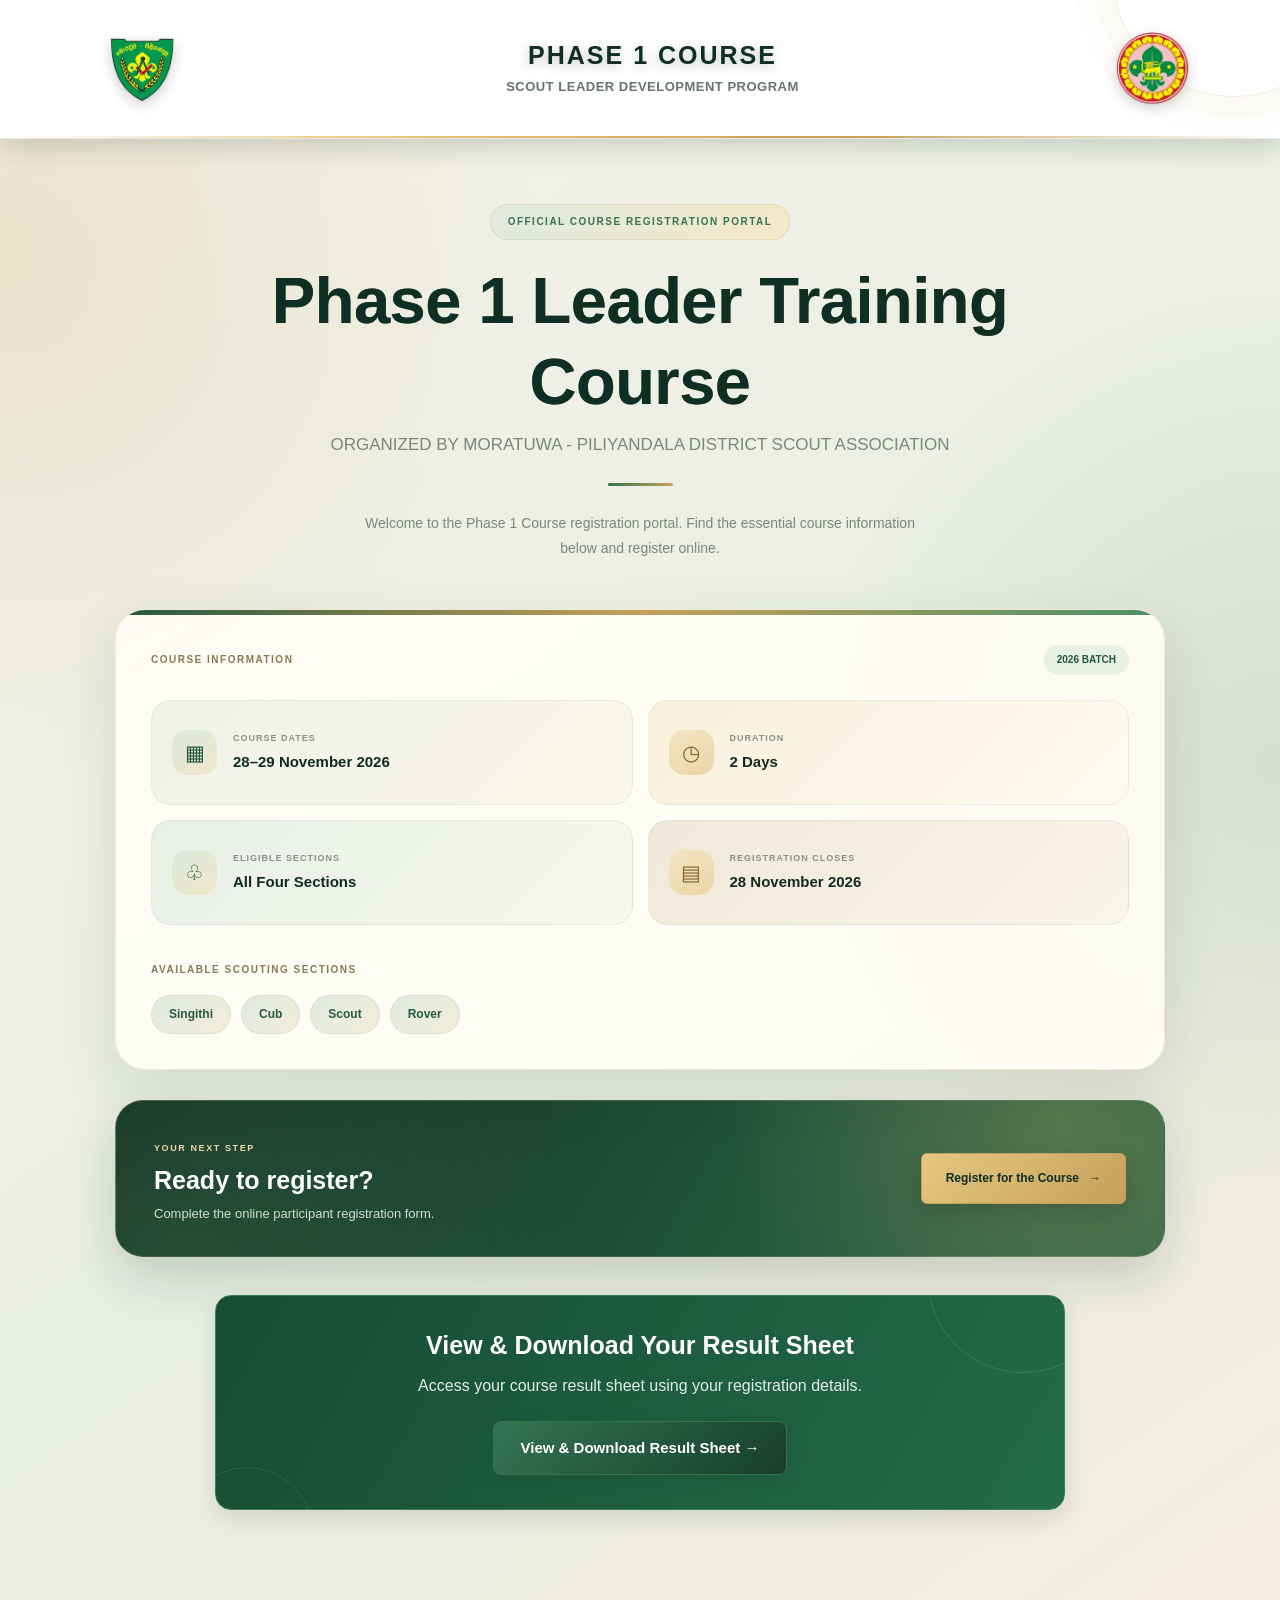
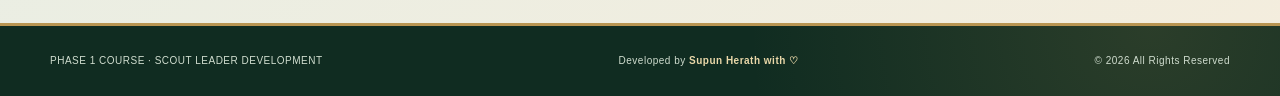
==== commit 87ba820d: "Update index.html" ====
--- a/index.html
+++ b/index.html
@@ -37,7 +37,6 @@
             display: block;
         }
 
-        /* Larger MP logo */
         .portal-logos img:first-child {
             grid-column: 1;
             grid-row: 1;
@@ -45,7 +44,6 @@
             height: 108px;
         }
 
-        /* Sri Lanka Scout logo */
         .portal-logos img:last-child {
             grid-column: 3;
             grid-row: 1;
@@ -114,38 +112,79 @@
 
         /* RESULT DOWNLOAD SECTION */
         .result-download-section {
-            background: #fff8e8;
-            border: 1px solid #e5c982;
-            border-radius: 14px;
-            padding: 30px 20px;
-            margin: 35px auto;
+            position: relative;
+            overflow: hidden;
+            background: linear-gradient(120deg, #174c35 0%, #236b49 100%);
+            border: 1px solid #397d59;
+            border-radius: 16px;
+            padding: 34px 24px;
+            margin: 38px auto;
             max-width: 850px;
             text-align: center;
+            box-shadow: 0 8px 22px rgba(16, 47, 36, 0.13);
+        }
+
+        .result-download-section::before {
+            content: "";
+            position: absolute;
+            width: 190px;
+            height: 190px;
+            border: 1px solid rgba(255, 255, 255, 0.12);
+            border-radius: 50%;
+            top: -115px;
+            right: -55px;
+        }
+
+        .result-download-section::after {
+            content: "";
+            position: absolute;
+            width: 130px;
+            height: 130px;
+            border: 1px solid rgba(255, 255, 255, 0.10);
+            border-radius: 50%;
+            bottom: -90px;
+            left: -35px;
         }
 
         .result-download-section h2 {
-            color: #76521b;
-            margin-bottom: 10px;
+            position: relative;
+            z-index: 1;
+            color: #ffffff;
+            font-size: 25px;
+            margin: 0 0 11px;
         }
 
         .result-download-section p {
-            color: #665b48;
-            margin-bottom: 20px;
+            position: relative;
+            z-index: 1;
+            color: #e1eee5;
+            margin: 0 0 23px;
+            line-height: 1.6;
         }
 
         .result-download-button {
-            display: inline-block;
-            background: #b8862f;
-            color: #ffffff;
-            padding: 13px 25px;
+            position: relative;
+            z-index: 1;
+            display: inline-flex;
+            align-items: center;
+            justify-content: center;
+            gap: 10px;
+            background: #e8bd59;
+            color: #26351f;
+            padding: 14px 27px;
+            border: 1px solid #f3d58e;
             border-radius: 8px;
             text-decoration: none;
-            font-weight: 600;
-            transition: background 0.2s ease;
+            font-weight: 800;
+            font-size: 15px;
+            transition: all 0.2s ease;
+            box-shadow: 0 3px 8px rgba(0, 0, 0, 0.12);
         }
 
         .result-download-button:hover {
-            background: #94691f;
+            background: #f2d17e;
+            transform: translateY(-2px);
+            box-shadow: 0 6px 14px rgba(0, 0, 0, 0.16);
         }
 
         /* MOBILE HEADER */
@@ -190,8 +229,12 @@
             }
 
             .result-download-section {
-                margin: 25px 12px;
-                padding: 25px 16px;
+                margin: 28px 12px;
+                padding: 29px 17px;
+            }
+
+            .result-download-section h2 {
+                font-size: 21px;
             }
 
             .result-download-button {
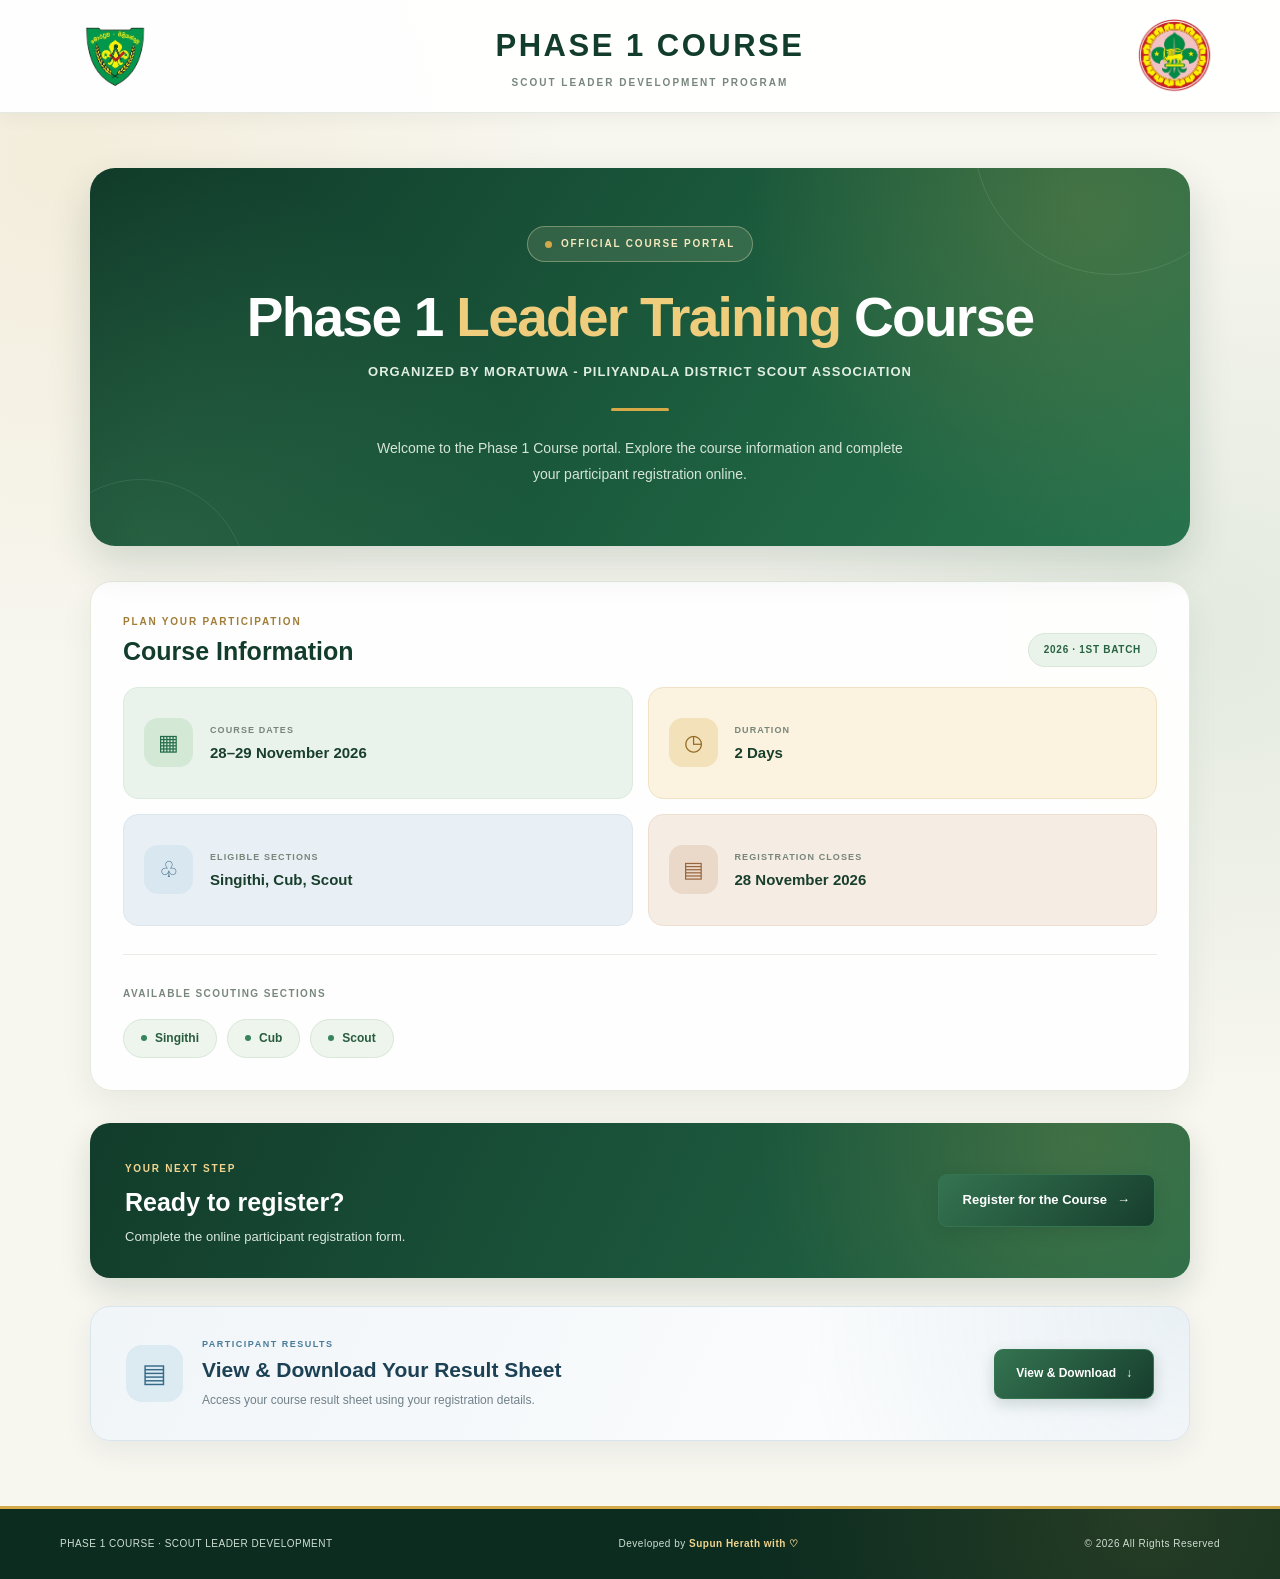
==== commit a275f5c0: "Update index.html" ====
--- a/index.html
+++ b/index.html
@@ -4,405 +4,1007 @@
 <head>
     <meta charset="UTF-8">
     <meta name="viewport" content="width=device-width, initial-scale=1.0">
-    <meta name="theme-color" content="#102f24">
+    <meta name="theme-color" content="#123c2b">
 
     <title>Phase 1 Leader Training Course | Registration Portal</title>
 
     <link rel="stylesheet" href="style.css">
 
     <style>
-        /* PROFESSIONAL HEADER */
-        .portal-header {
-            background: #ffffff;
-            border-bottom: 1px solid #e5ebe7;
-        }
-        .portal-header-inner {
-            max-width: 1180px;
-            min-height: 125px;
+        /* =========================================
+           PHASE 1 COURSE - HOMEPAGE DESIGN
+           Forest Green | Emerald | Gold | Cream
+        ========================================= */
+
+        :root {
+            --home-dark: #123c2b;
+            --home-deep: #0c2c20;
+            --home-green: #236b49;
+            --home-emerald: #39845c;
+            --home-light-green: #e8f2e9;
+            --home-gold: #d5a947;
+            --home-gold-light: #f6e7bd;
+            --home-cream: #f7f6ef;
+            --home-white: #ffffff;
+            --home-text: #243b30;
+            --home-muted: #738278;
+        }
+
+        * {
+            box-sizing: border-box;
+        }
+
+        html {
+            scroll-behavior: smooth;
+        }
+
+        body.home-page {
+            min-height: 100vh;
+            margin: 0;
+            font-family: "Segoe UI", Arial, sans-serif;
+            color: var(--home-text);
+            background:
+                radial-gradient(circle at 5% 10%, rgba(213,169,71,.12), transparent 27%),
+                radial-gradient(circle at 95% 40%, rgba(57,132,92,.10), transparent 30%),
+                var(--home-cream);
+        }
+
+        /* =========================================
+           HEADER
+        ========================================= */
+
+        .home-header {
+            position: relative;
+            z-index: 5;
+            background: rgba(255,255,255,.96);
+            border-bottom: 1px solid #e4eae3;
+            box-shadow: 0 4px 18px rgba(18,60,43,.05);
+        }
+
+        .home-header-inner {
+            width: min(1160px, calc(100% - 40px));
+            min-height: 112px;
             margin: auto;
-            padding: 15px 28px;
             display: grid;
-            grid-template-columns: 115px 1fr 90px;
+            grid-template-columns: 110px 1fr 90px;
             align-items: center;
-            gap: 28px;
-        }
-
-        .portal-logos {
-            display: contents;
-        }
-        .portal-logos img {
+            gap: 25px;
+        }
+
+        .home-header-logo {
+            display: flex;
+            align-items: center;
+            justify-content: center;
+        }
+
+        .home-header-logo img {
+            display: block;
+            width: 76px;
+            height: 76px;
+            object-fit: contain;
+            transition: transform .25s ease;
+        }
+
+        .home-header-logo img:hover {
+            transform: translateY(-3px);
+        }
+
+        .home-header-logo.left img {
+            width: 100px;
+            height: 100px;
+        }
+
+        .home-header-logo.right img {
             width: 78px;
             height: 78px;
-            object-fit: contain;
-            display: block;
-        }
-
-        .portal-logos img:first-child {
-            grid-column: 1;
-            grid-row: 1;
-            width: 108px;
-            height: 108px;
-        }
-
-        .portal-logos img:last-child {
-            grid-column: 3;
-            grid-row: 1;
-            justify-self: end;
-        }
-
-        /* CENTRE BRANDING */
-        .portal-brand {
-            grid-column: 2;
-            grid-row: 1;
+        }
+
+        .home-brand {
             text-align: center;
             display: flex;
             flex-direction: column;
-            gap: 7px;
-        }
-
-        .portal-brand strong {
-            color: #102f24;
-            font-size: 25px;
+            gap: 5px;
+        }
+
+        .home-brand strong {
+            color: var(--home-dark);
+            font-size: clamp(21px, 3vw, 31px);
+            font-weight: 900;
+            letter-spacing: 2.5px;
+        }
+
+        .home-brand span {
+            color: #78877c;
+            font-size: 10px;
             font-weight: 800;
             letter-spacing: 2px;
         }
-        .portal-brand span {
-            color: #65756b;
+
+        /* =========================================
+           MAIN CONTENT
+        ========================================= */
+
+        .home-main {
+            width: min(1100px, calc(100% - 40px));
+            margin: auto;
+            padding: 55px 0 65px;
+        }
+
+        /* =========================================
+           HERO SECTION
+        ========================================= */
+
+        .home-hero {
+            position: relative;
+            overflow: hidden;
+            padding: 58px 35px;
+            margin-bottom: 35px;
+            border-radius: 25px;
+            text-align: center;
+            background:
+                radial-gradient(circle at 90% 10%, rgba(213,169,71,.20), transparent 32%),
+                radial-gradient(circle at 5% 100%, rgba(91,164,112,.25), transparent 35%),
+                linear-gradient(125deg, #103a29, #1d6040 62%, #28734d);
+            box-shadow: 0 18px 42px rgba(18,60,43,.16);
+        }
+
+        .home-hero::before {
+            content: "";
+            position: absolute;
+            width: 280px;
+            height: 280px;
+            border: 1px solid rgba(255,255,255,.10);
+            border-radius: 50%;
+            top: -175px;
+            right: -65px;
+        }
+
+        .home-hero::after {
+            content: "";
+            position: absolute;
+            width: 210px;
+            height: 210px;
+            border: 1px solid rgba(255,255,255,.09);
+            border-radius: 50%;
+            bottom: -145px;
+            left: -55px;
+        }
+
+        .home-hero-content {
+            position: relative;
+            z-index: 1;
+            max-width: 800px;
+            margin: auto;
+        }
+
+        .home-eyebrow {
+            display: inline-flex;
+            align-items: center;
+            gap: 9px;
+            padding: 9px 17px;
+            border: 1px solid rgba(246,231,189,.35);
+            border-radius: 50px;
+            background: rgba(246,231,189,.12);
+            color: #f6e7bd;
+            font-size: 10px;
+            font-weight: 900;
+            letter-spacing: 1.8px;
+        }
+
+        .home-eyebrow::before {
+            content: "";
+            width: 7px;
+            height: 7px;
+            border-radius: 50%;
+            background: var(--home-gold);
+        }
+
+        .home-hero h1 {
+            margin: 24px 0 12px;
+            color: #ffffff;
+            font-size: clamp(34px, 6vw, 55px);
+            font-weight: 900;
+            letter-spacing: -1.7px;
+            line-height: 1.13;
+        }
+
+        .home-hero h1 span {
+            color: #f0cd7c;
+        }
+
+        .home-hero-subtitle {
+            max-width: 650px;
+            margin: 0 auto;
+            color: #e0eee3;
             font-size: 13px;
-            letter-spacing: 0.5px;
-        }
-
-        .portal-top-button {
-            display: none;
-        }
-
-        /* INTRODUCTION */
-        .portal-intro {
-            text-align: center;
-        }
-
-        .portal-intro h1 {
-            color: #102f24;
+            font-weight: 700;
+            line-height: 1.8;
+            letter-spacing: 1px;
+        }
+
+        .home-hero-divider {
+            width: 58px;
+            height: 3px;
+            margin: 24px auto;
+            border-radius: 10px;
+            background: var(--home-gold);
+        }
+
+        .home-hero-description {
+            max-width: 550px;
+            margin: auto;
+            color: #d5e5d8;
+            font-size: 14px;
+            line-height: 1.9;
+        }
+
+        /* =========================================
+           SECTION HEADINGS
+        ========================================= */
+
+        .home-section-heading {
+            display: flex;
+            justify-content: space-between;
+            align-items: end;
+            gap: 15px;
+            margin: 0 0 20px;
+        }
+
+        .home-section-heading small {
+            display: block;
+            margin-bottom: 6px;
+            color: #a17d38;
+            font-size: 10px;
+            font-weight: 900;
+            letter-spacing: 1.8px;
+        }
+
+        .home-section-heading h2 {
+            margin: 0;
+            color: var(--home-dark);
+            font-size: 25px;
+            font-weight: 850;
+        }
+
+        .home-batch {
+            padding: 8px 15px;
+            border: 1px solid #d7e7d9;
+            border-radius: 50px;
+            background: #eaf3e9;
+            color: #276342;
+            font-size: 10px;
+            font-weight: 900;
+            letter-spacing: .7px;
+            white-space: nowrap;
+        }
+
+        /* =========================================
+           COURSE INFORMATION
+        ========================================= */
+
+        .home-information {
+            margin-bottom: 32px;
+            padding: 32px;
+            border: 1px solid #e5e9dc;
+            border-radius: 22px;
+            background: rgba(255,255,255,.94);
+            box-shadow: 0 12px 32px rgba(28,67,44,.07);
+        }
+
+        .home-information-grid {
+            display: grid;
+            grid-template-columns: repeat(2, minmax(0, 1fr));
+            gap: 15px;
+        }
+
+        .home-info-card {
+            min-height: 112px;
+            display: flex;
+            align-items: center;
+            gap: 17px;
+            padding: 20px;
+            border: 1px solid transparent;
+            border-radius: 15px;
+            transition: transform .2s ease, box-shadow .2s ease;
+        }
+
+        .home-info-card:hover {
+            transform: translateY(-3px);
+            box-shadow: 0 8px 18px rgba(18,60,43,.08);
+        }
+
+        .home-info-card:nth-child(1) {
+            background: #eaf3eb;
+            border-color: #dcebdd;
+        }
+
+        .home-info-card:nth-child(2) {
+            background: #fbf2df;
+            border-color: #f0e3c5;
+        }
+
+        .home-info-card:nth-child(3) {
+            background: #e9f0f5;
+            border-color: #dce6ed;
+        }
+
+        .home-info-card:nth-child(4) {
+            background: #f5ece3;
+            border-color: #eddfd0;
+        }
+
+        .home-info-icon {
+            width: 49px;
+            height: 49px;
+            display: grid;
+            place-items: center;
+            flex-shrink: 0;
+            border-radius: 14px;
+            font-size: 22px;
+        }
+
+        .home-info-card:nth-child(1) .home-info-icon {
+            background: #d3e8d5;
+            color: #236b49;
+        }
+
+        .home-info-card:nth-child(2) .home-info-icon {
+            background: #f2e1b9;
+            color: #936b25;
+        }
+
+        .home-info-card:nth-child(3) .home-info-icon {
+            background: #d9e7f0;
+            color: #426d89;
+        }
+
+        .home-info-card:nth-child(4) .home-info-icon {
+            background: #ead9c8;
+            color: #98653c;
+        }
+
+        .home-info-content {
+            display: flex;
+            flex-direction: column;
+            gap: 5px;
+        }
+
+        .home-info-content small {
+            color: #77857a;
+            font-size: 9px;
+            font-weight: 900;
+            letter-spacing: 1.1px;
+        }
+
+        .home-info-content strong {
+            color: #193e2c;
+            font-size: 15px;
             font-weight: 800;
-            letter-spacing: -0.5px;
-        }
-        .portal-label {
-            color: #397451;
-            font-weight: 700;
-            letter-spacing: 1.5px;
-        }
-
-        /* REGISTER BUTTON */
-        .portal-register-button {
+            line-height: 1.4;
+        }
+
+        /* =========================================
+           AVAILABLE SECTIONS
+        ========================================= */
+
+        .home-sections {
+            margin-top: 28px;
+            padding-top: 24px;
+            border-top: 1px solid #e9ece4;
+        }
+
+        .home-sections-label {
+            color: #78877c;
+            font-size: 10px;
+            font-weight: 900;
+            letter-spacing: 1.4px;
+        }
+
+        .home-section-tags {
+            display: flex;
+            flex-wrap: wrap;
+            gap: 10px;
+            margin-top: 14px;
+        }
+
+        .home-section-tags span {
+            display: inline-flex;
+            align-items: center;
+            gap: 8px;
+            padding: 9px 17px;
+            border: 1px solid #d9e7d9;
+            border-radius: 50px;
+            background: #edf5ed;
+            color: #285c3e;
+            font-size: 12px;
+            font-weight: 800;
+        }
+
+        .home-section-tags span::before {
+            content: "";
+            width: 6px;
+            height: 6px;
+            border-radius: 50%;
+            background: #39845c;
+        }
+
+        /* =========================================
+           REGISTRATION CTA
+        ========================================= */
+
+        .home-register {
+            position: relative;
+            overflow: hidden;
+            display: flex;
+            justify-content: space-between;
+            align-items: center;
+            gap: 25px;
+            padding: 31px 35px;
+            margin-bottom: 28px;
+            border-radius: 20px;
+            background:
+                radial-gradient(circle at 90% 10%, rgba(213,169,71,.18), transparent 32%),
+                linear-gradient(115deg, #123c2b, #236b49);
+            box-shadow: 0 13px 30px rgba(18,60,43,.15);
+        }
+
+        .home-register-content {
+            position: relative;
+            z-index: 1;
+        }
+
+        .home-register-content small {
+            color: #f1d48d;
+            font-size: 10px;
+            font-weight: 900;
+            letter-spacing: 1.7px;
+        }
+
+        .home-register h2 {
+            margin: 8px 0;
+            color: #ffffff;
+            font-size: 25px;
+        }
+
+        .home-register p {
+            margin: 0;
+            color: #d8e8dc;
+            font-size: 13px;
+        }
+
+        .home-register-button {
+            position: relative;
+            z-index: 1;
             display: inline-flex;
             align-items: center;
             justify-content: center;
-            gap: 14px;
-            background: #174c35;
-            color: #ffffff;
+            gap: 13px;
+            flex-shrink: 0;
+            padding: 15px 24px;
+            border: 1px solid #f2d58e;
+            border-radius: 9px;
+            background: linear-gradient(135deg, #f1d184, #d5a947);
+            color: #263b2b;
+            font-size: 13px;
+            font-weight: 900;
             text-decoration: none;
-            padding: 15px 24px;
-            border-radius: 6px;
-            font-weight: 700;
-            transition: background 0.2s ease;
-        }
-        .portal-register-button:hover {
-            background: #103522;
-        }
-
-        /* RESULT DOWNLOAD SECTION */
-        .result-download-section {
+            box-shadow: 0 5px 14px rgba(0,0,0,.12);
+            transition: .2s ease;
+        }
+
+        .home-register-button:hover {
+            transform: translateY(-3px);
+            background: #f7dfaa;
+            color: #173c2a;
+            box-shadow: 0 8px 18px rgba(0,0,0,.16);
+        }
+
+        /* =========================================
+           RESULT DOWNLOAD SECTION
+        ========================================= */
+
+        .home-results {
             position: relative;
             overflow: hidden;
-            background: linear-gradient(120deg, #174c35 0%, #236b49 100%);
-            border: 1px solid #397d59;
-            border-radius: 16px;
-            padding: 34px 24px;
-            margin: 38px auto;
-            max-width: 850px;
-            text-align: center;
-            box-shadow: 0 8px 22px rgba(16, 47, 36, 0.13);
-        }
-
-        .result-download-section::before {
-            content: "";
-            position: absolute;
-            width: 190px;
-            height: 190px;
-            border: 1px solid rgba(255, 255, 255, 0.12);
-            border-radius: 50%;
-            top: -115px;
-            right: -55px;
-        }
-
-        .result-download-section::after {
-            content: "";
-            position: absolute;
-            width: 130px;
-            height: 130px;
-            border: 1px solid rgba(255, 255, 255, 0.10);
-            border-radius: 50%;
-            bottom: -90px;
-            left: -35px;
-        }
-
-        .result-download-section h2 {
+            display: flex;
+            justify-content: space-between;
+            align-items: center;
+            gap: 25px;
+            padding: 30px 35px;
+            border: 1px solid #d9e5ed;
+            border-radius: 20px;
+            background:
+                radial-gradient(circle at 100% 0%, rgba(93,145,177,.13), transparent 35%),
+                linear-gradient(115deg, #f0f5f8, #ffffff);
+            box-shadow: 0 10px 28px rgba(39,75,95,.07);
+        }
+
+        .home-results-content {
             position: relative;
             z-index: 1;
-            color: #ffffff;
-            font-size: 25px;
-            margin: 0 0 11px;
-        }
-
-        .result-download-section p {
-            position: relative;
-            z-index: 1;
-            color: #e1eee5;
-            margin: 0 0 23px;
-            line-height: 1.6;
-        }
-
-        .result-download-button {
+            display: flex;
+            align-items: center;
+            gap: 19px;
+        }
+
+        .home-results-icon {
+            width: 57px;
+            height: 57px;
+            display: grid;
+            place-items: center;
+            flex-shrink: 0;
+            border-radius: 16px;
+            background: #dceaf2;
+            color: #356b89;
+            font-size: 26px;
+        }
+
+        .home-results-text small {
+            display: block;
+            margin-bottom: 5px;
+            color: #497b98;
+            font-size: 9px;
+            font-weight: 900;
+            letter-spacing: 1.5px;
+        }
+
+        .home-results h2 {
+            margin: 0 0 7px;
+            color: #1c4054;
+            font-size: 21px;
+            font-weight: 850;
+        }
+
+        .home-results p {
+            margin: 0;
+            color: #71818a;
+            font-size: 12px;
+            line-height: 1.7;
+        }
+
+        .home-results-button {
             position: relative;
             z-index: 1;
             display: inline-flex;
             align-items: center;
             justify-content: center;
             gap: 10px;
-            background: #e8bd59;
-            color: #26351f;
-            padding: 14px 27px;
-            border: 1px solid #f3d58e;
-            border-radius: 8px;
+            flex-shrink: 0;
+            padding: 14px 21px;
+            border: 1px solid #2f6e8d;
+            border-radius: 9px;
+            background: linear-gradient(135deg, #397d9e, #285e7c);
+            color: #ffffff;
+            font-size: 12px;
+            font-weight: 800;
             text-decoration: none;
-            font-weight: 800;
-            font-size: 15px;
-            transition: all 0.2s ease;
-            box-shadow: 0 3px 8px rgba(0, 0, 0, 0.12);
-        }
-
-        .result-download-button:hover {
-            background: #f2d17e;
-            transform: translateY(-2px);
-            box-shadow: 0 6px 14px rgba(0, 0, 0, 0.16);
-        }
-
-        /* MOBILE HEADER */
-        @media (max-width: 600px) {
-            .portal-header-inner {
+            box-shadow: 0 5px 13px rgba(40,94,124,.17);
+            transition: .2s ease;
+        }
+
+        .home-results-button:hover {
+            transform: translateY(-3px);
+            background: linear-gradient(135deg, #4b91b2, #326e8e);
+            color: #ffffff;
+            box-shadow: 0 8px 18px rgba(40,94,124,.22);
+        }
+
+        /* =========================================
+           FOOTER
+        ========================================= */
+
+        .home-footer {
+            padding: 27px 20px;
+            border-top: 3px solid var(--home-gold);
+            background:
+                radial-gradient(circle at 90% 0%, rgba(213,169,71,.13), transparent 35%),
+                #0c2c20;
+        }
+
+        .home-footer-inner {
+            width: min(1160px, 100%);
+            margin: auto;
+            display: flex;
+            justify-content: space-between;
+            align-items: center;
+            flex-wrap: wrap;
+            gap: 15px;
+        }
+
+        .home-footer-inner span {
+            color: #d0dfd3;
+            font-size: 10px;
+            letter-spacing: .5px;
+        }
+
+        .home-footer-inner strong {
+            color: #f1d48d;
+        }
+
+        /* =========================================
+           RESPONSIVE DESIGN
+        ========================================= */
+
+        @media (max-width: 700px) {
+
+            .home-header-inner {
+                width: calc(100% - 25px);
+                min-height: 88px;
+                grid-template-columns: 65px 1fr 50px;
+                gap: 9px;
+            }
+
+            .home-header-logo.left img {
+                width: 65px;
+                height: 65px;
+            }
+
+            .home-header-logo.right img {
+                width: 49px;
+                height: 49px;
+            }
+
+            .home-brand {
+                gap: 4px;
+            }
+
+            .home-brand strong {
+                font-size: 16px;
+                letter-spacing: 1px;
+            }
+
+            .home-brand span {
+                font-size: 8px;
+                letter-spacing: .8px;
+                line-height: 1.5;
+            }
+
+            .home-main {
+                width: calc(100% - 26px);
+                padding: 28px 0 40px;
+            }
+
+            .home-hero {
+                padding: 43px 20px;
+                border-radius: 19px;
+                margin-bottom: 28px;
+            }
+
+            .home-hero h1 {
+                font-size: clamp(32px, 8vw, 43px);
+                letter-spacing: -1px;
+            }
+
+            .home-hero-subtitle {
+                font-size: 10px;
+                letter-spacing: .6px;
+            }
+
+            .home-hero-description {
+                font-size: 13px;
+            }
+
+            .home-information {
+                padding: 22px 17px;
+                border-radius: 18px;
+            }
+
+            .home-section-heading h2 {
+                font-size: 21px;
+            }
+
+            .home-information-grid {
+                grid-template-columns: 1fr;
+                gap: 11px;
+            }
+
+            .home-info-card {
                 min-height: 90px;
-                padding: 12px 14px;
-                grid-template-columns: 75px 1fr 55px;
-                gap: 10px;
-            }
-
-            .portal-logos img:first-child {
-                width: 70px;
-                height: 70px;
-            }
-            .portal-logos img:last-child {
-                width: 51px;
-                height: 51px;
-            }
-
-            .portal-brand {
-                gap: 5px;
-            }
-
-            .portal-brand strong {
-                font-size: 15px;
-                letter-spacing: 1px;
-            }
-
-            .portal-brand span {
-                font-size: 10px;
-                line-height: 1.4;
-            }
-            .portal-intro h1 {
-                font-size: 27px;
-                line-height: 1.2;
-            }
-
-            .portal-register-button {
+                padding: 15px;
+            }
+
+            .home-info-icon {
+                width: 44px;
+                height: 44px;
+                font-size: 20px;
+            }
+
+            .home-info-content strong {
+                font-size: 14px;
+            }
+
+            .home-register {
+                flex-direction: column;
+                align-items: stretch;
+                padding: 25px 22px;
+                gap: 20px;
+                border-radius: 18px;
+            }
+
+            .home-register-button {
                 width: 100%;
                 box-sizing: border-box;
             }
 
-            .result-download-section {
-                margin: 28px 12px;
-                padding: 29px 17px;
-            }
-
-            .result-download-section h2 {
-                font-size: 21px;
-            }
-
-            .result-download-button {
+            .home-results {
+                flex-direction: column;
+                align-items: stretch;
+                padding: 24px 20px;
+                gap: 20px;
+                border-radius: 18px;
+            }
+
+            .home-results-content {
+                align-items: flex-start;
+                gap: 13px;
+            }
+
+            .home-results-icon {
+                width: 48px;
+                height: 48px;
+                font-size: 22px;
+            }
+
+            .home-results h2 {
+                font-size: 18px;
+            }
+
+            .home-results-button {
                 width: 100%;
                 box-sizing: border-box;
             }
-        }
-
-        @media (max-width: 360px) {
-            .portal-header-inner {
-                grid-template-columns: 62px 1fr 43px;
-                gap: 7px;
-            }
-            .portal-logos img:first-child {
-                width: 60px;
-                height: 60px;
-            }
-
-            .portal-logos img:last-child {
-                width: 42px;
-                height: 42px;
-            }
-
-            .portal-brand strong {
+
+            .home-footer-inner {
+                flex-direction: column;
+                text-align: center;
+                gap: 10px;
+            }
+        }
+
+        @media (max-width: 390px) {
+            .home-header-inner {
+                grid-template-columns: 55px 1fr 42px;
+                gap: 6px;
+            }
+
+            .home-header-logo.left img {
+                width: 54px;
+                height: 54px;
+            }
+
+            .home-header-logo.right img {
+                width: 41px;
+                height: 41px;
+            }
+
+            .home-brand strong {
                 font-size: 13px;
             }
 
-            .portal-brand span {
-                font-size: 9px;
+            .home-brand span {
+                font-size: 7px;
+            }
+
+            .home-eyebrow {
+                font-size: 8px;
+                letter-spacing: 1px;
+            }
+
+            .home-section-heading {
+                align-items: flex-start;
+                flex-direction: column;
+            }
+        }
+
+        /* ACCESSIBILITY */
+        .home-page a:focus-visible {
+            outline: 3px solid #d5a947;
+            outline-offset: 4px;
+        }
+
+        @media (prefers-reduced-motion: reduce) {
+            *,
+            *::before,
+            *::after {
+                scroll-behavior: auto !important;
+                transition-duration: .01ms !important;
+                animation-duration: .01ms !important;
             }
         }
     </style>
 </head>
 
-<body class="portal-page">
-<header class="portal-header">
-    <div class="portal-header-inner">
-
-        <div class="portal-logos">
-            <img src="mp.png?v=6"
-                 alt="Moratuwa - Piliyandala District Scout Association">
-
-            <img src="sl.png?v=6"
-                 alt="Sri Lanka Scout Association">
+<body class="home-page">
+
+    <!-- HEADER -->
+    <header class="home-header">
+        <div class="home-header-inner">
+
+            <div class="home-header-logo left">
+                <img src="mp.png?v=7"
+                     alt="Moratuwa - Piliyandala District Scout Association">
+            </div>
+
+            <div class="home-brand">
+                <strong>PHASE 1 COURSE</strong>
+                <span>SCOUT LEADER DEVELOPMENT PROGRAM</span>
+            </div>
+
+            <div class="home-header-logo right">
+                <img src="sl.png?v=7"
+                     alt="Sri Lanka Scout Association">
+            </div>
+
         </div>
-
-        <div class="portal-brand">
-            <strong>PHASE 1 COURSE</strong>
-            <span>SCOUT LEADER DEVELOPMENT PROGRAM</span>
+    </header>
+
+    <!-- MAIN CONTENT -->
+    <main class="home-main">
+
+        <!-- HERO -->
+        <section class="home-hero">
+
+            <div class="home-hero-content">
+
+                <span class="home-eyebrow">
+                    OFFICIAL COURSE PORTAL
+                </span>
+
+                <h1>
+                    Phase 1 <span>Leader Training</span> Course
+                </h1>
+
+                <p class="home-hero-subtitle">
+                    ORGANIZED BY MORATUWA - PILIYANDALA DISTRICT SCOUT ASSOCIATION
+                </p>
+
+                <div class="home-hero-divider"></div>
+
+                <p class="home-hero-description">
+                    Welcome to the Phase 1 Course portal.
+                    Explore the course information and complete your
+                    participant registration online.
+                </p>
+
+            </div>
+
+        </section>
+
+        <!-- COURSE INFORMATION -->
+        <section class="home-information">
+
+            <div class="home-section-heading">
+                <div>
+                    <small>PLAN YOUR PARTICIPATION</small>
+                    <h2>Course Information</h2>
+                </div>
+
+                <span class="home-batch">2026 · 1ST BATCH</span>
+            </div>
+
+            <div class="home-information-grid">
+
+                <div class="home-info-card">
+                    <div class="home-info-icon">▦</div>
+
+                    <div class="home-info-content">
+                        <small>COURSE DATES</small>
+                        <strong>28–29 November 2026</strong>
+                    </div>
+                </div>
+
+                <div class="home-info-card">
+                    <div class="home-info-icon">◷</div>
+
+                    <div class="home-info-content">
+                        <small>DURATION</small>
+                        <strong>2 Days</strong>
+                    </div>
+                </div>
+
+                <div class="home-info-card">
+                    <div class="home-info-icon">♧</div>
+
+                    <div class="home-info-content">
+                        <small>ELIGIBLE SECTIONS</small>
+                        <strong>Singithi, Cub, Scout</strong>
+                    </div>
+                </div>
+
+                <div class="home-info-card">
+                    <div class="home-info-icon">▤</div>
+
+                    <div class="home-info-content">
+                        <small>REGISTRATION CLOSES</small>
+                        <strong>28 November 2026</strong>
+                    </div>
+                </div>
+
+            </div>
+
+            <div class="home-sections">
+
+                <span class="home-sections-label">
+                    AVAILABLE SCOUTING SECTIONS
+                </span>
+
+                <div class="home-section-tags">
+                    <span>Singithi</span>
+                    <span>Cub</span>
+                    <span>Scout</span>
+                </div>
+
+            </div>
+
+        </section>
+
+        <!-- REGISTRATION -->
+        <section class="home-register">
+
+            <div class="home-register-content">
+                <small>YOUR NEXT STEP</small>
+
+                <h2>Ready to register?</h2>
+
+                <p>
+                    Complete the online participant registration form.
+                </p>
+            </div>
+
+            <a href="registration.html" class="home-register-button">
+                Register for the Course <span>→</span>
+            </a>
+
+        </section>
+
+        <!-- RESULT DOWNLOAD -->
+        <section class="home-results">
+
+            <div class="home-results-content">
+
+                <div class="home-results-icon">▤</div>
+
+                <div class="home-results-text">
+                    <small>PARTICIPANT RESULTS</small>
+
+                    <h2>View & Download Your Result Sheet</h2>
+
+                    <p>
+                        Access your course result sheet using your
+                        registration details.
+                    </p>
+                </div>
+
+            </div>
+
+            <a href="download-result.html" class="home-results-button">
+                View & Download <span>↓</span>
+            </a>
+
+        </section>
+
+    </main>
+
+    <!-- FOOTER -->
+    <footer class="home-footer">
+
+        <div class="home-footer-inner">
+
+            <span>
+                PHASE 1 COURSE · SCOUT LEADER DEVELOPMENT
+            </span>
+
+            <span>
+                Developed by <strong>Supun Herath with ♡</strong>
+            </span>
+
+            <span>
+                © 2026 All Rights Reserved
+            </span>
+
         </div>
 
-    </div>
-</header>
-
-<main class="portal-main">
-
-    <section class="portal-intro">
-
-        <span class="portal-label">
-            OFFICIAL COURSE REGISTRATION PORTAL
-        </span>
-
-        <h1>Phase 1 Leader Training Course</h1>
-
-        <p>
-            ORGANIZED BY MORATUWA - PILIYANDALA DISTRICT SCOUT ASSOCIATION
-        </p>
-
-        <div class="portal-divider"></div>
-        <p class="portal-description">
-            Welcome to the Phase 1 Course registration portal.
-            Find the essential course information below and register online.
-        </p>
-
-    </section>
-
-    <section class="portal-details">
-
-        <div class="portal-section-heading">
-            <span>COURSE INFORMATION</span>
-            <span class="portal-batch">2026 BATCH</span>
-        </div>
-
-        <div class="portal-detail-grid">
-            <div class="portal-detail">
-                <span class="portal-detail-icon">▦</span>
-                <div>
-                    <small>COURSE DATES</small>
-                    <strong>28–29 November 2026</strong>
-                </div>
-            </div>
-            <div class="portal-detail">
-                <span class="portal-detail-icon">◷</span>
-                <div>
-                    <small>DURATION</small>
-                    <strong>2 Days</strong>
-                </div>
-            </div>
-            <div class="portal-detail">
-                <span class="portal-detail-icon">♧</span>
-                <div>
-                    <small>ELIGIBLE SECTIONS</small>
-                    <strong>All Four Sections</strong>
-                </div>
-            </div>
-            <div class="portal-detail">
-                <span class="portal-detail-icon">▤</span>
-                <div>
-                    <small>REGISTRATION CLOSES</small>
-                    <strong>28 November 2026</strong>
-                </div>
-            </div>
-
-        </div>
-
-        <div class="portal-sections">
-            <small>AVAILABLE SCOUTING SECTIONS</small>
-            <div class="portal-section-tags">
-                <span>Singithi</span>
-                <span>Cub</span>
-                <span>Scout</span>
-                <span>Rover</span>
-            </div>
-        </div>
-
-    </section>
-
-    <section class="portal-register">
-
-        <div>
-            <span>YOUR NEXT STEP</span>
-            <h2>Ready to register?</h2>
-            <p>Complete the online participant registration form.</p>
-        </div>
-        <a href="registration.html" class="portal-register-button">
-            Register for the Course <span>→</span>
-        </a>
-
-    </section>
-
-    <!-- RESULT SHEET DOWNLOAD -->
-    <section class="result-download-section">
-
-        <h2>View & Download Your Result Sheet</h2>
-
-        <p>
-            Access your course result sheet using your registration details.
-        </p>
-
-        <a href="download-result.html" class="result-download-button">
-            View & Download Result Sheet →
-        </a>
-
-    </section>
-
-</main>
-
-<footer class="portal-footer">
-    <div class="portal-footer-inner">
-
-        <span>PHASE 1 COURSE · SCOUT LEADER DEVELOPMENT</span>
-
-        <span>Developed by <strong>Supun Herath with ♡</strong></span>
-
-        <span>© 2026 All Rights Reserved</span>
-
-    </div>
-</footer>
+    </footer>
 
 </body>
 </html>
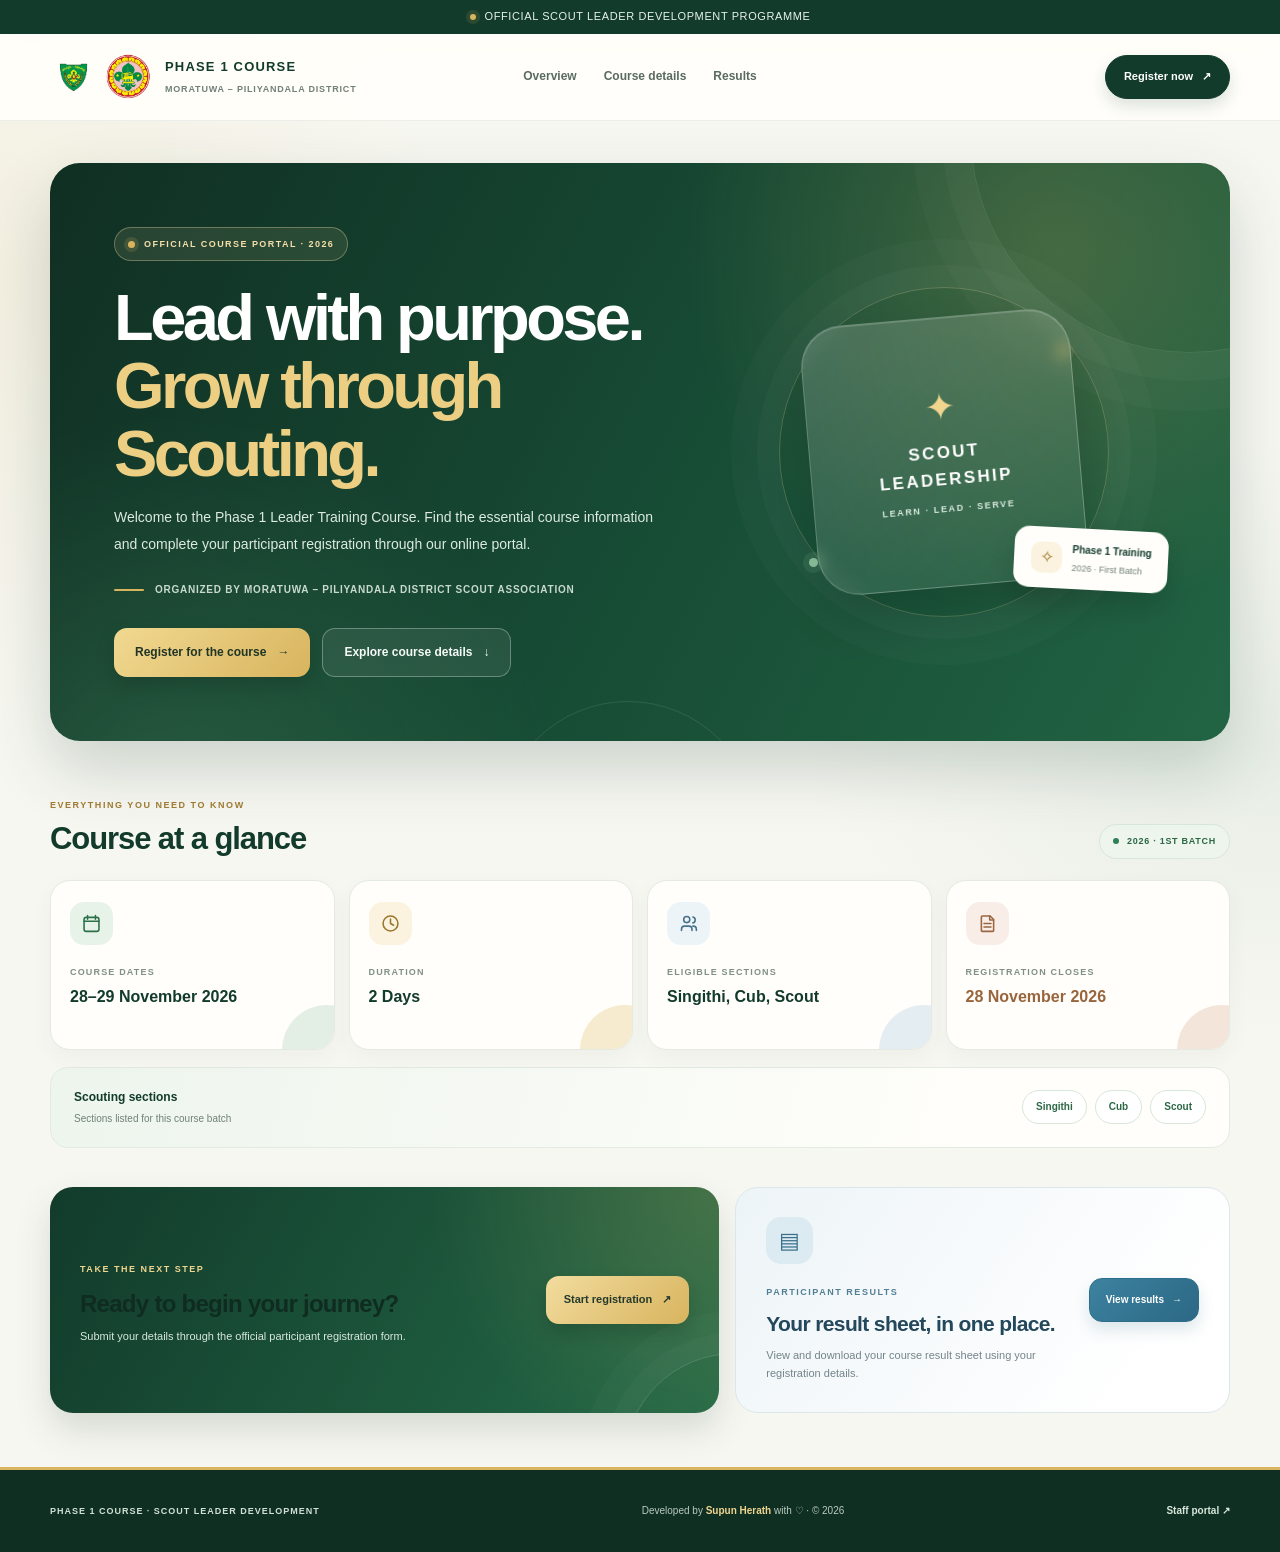
==== commit e725227c: "Redesign Scout programme homepage" ====
--- a/index.html
+++ b/index.html
@@ -1,1010 +1,506 @@
-
 <!DOCTYPE html>
 <html lang="en">
 <head>
     <meta charset="UTF-8">
     <meta name="viewport" content="width=device-width, initial-scale=1.0">
-    <meta name="theme-color" content="#123c2b">
-
-    <title>Phase 1 Leader Training Course | Registration Portal</title>
-
-    <link rel="stylesheet" href="style.css">
-
+    <meta name="theme-color" content="#123b2b">
+    <meta name="description" content="Official Phase 1 Scout Leader Training Course portal of the Moratuwa - Piliyandala District Scout Association.">
+    <title>Phase 1 Leader Training Course | Scout Programme</title>
+    <link rel="stylesheet" href="assets/css/style.css">
     <style>
-        /* =========================================
-           PHASE 1 COURSE - HOMEPAGE DESIGN
-           Forest Green | Emerald | Gold | Cream
-        ========================================= */
-
         :root {
-            --home-dark: #123c2b;
-            --home-deep: #0c2c20;
-            --home-green: #236b49;
-            --home-emerald: #39845c;
-            --home-light-green: #e8f2e9;
-            --home-gold: #d5a947;
-            --home-gold-light: #f6e7bd;
-            --home-cream: #f7f6ef;
-            --home-white: #ffffff;
-            --home-text: #243b30;
-            --home-muted: #738278;
-        }
-
-        * {
-            box-sizing: border-box;
-        }
-
-        html {
-            scroll-behavior: smooth;
-        }
-
+            --forest: #123b2b;
+            --forest-2: #1c6042;
+            --forest-3: #2d8057;
+            --mint: #eaf3eb;
+            --cream: #f7f7f1;
+            --paper: #fffefa;
+            --ink: #20352b;
+            --muted: #718078;
+            --gold: #d8b45e;
+            --gold-pale: #fbf3df;
+            --blue-pale: #eaf1f5;
+            --line: #e4eae2;
+            --shadow: 0 18px 50px rgba(18, 59, 43, .09);
+        }
+
+        *, *::before, *::after { box-sizing: border-box; }
+        html { scroll-behavior: smooth; scroll-padding-top: 105px; }
         body.home-page {
+            margin: 0;
             min-height: 100vh;
-            margin: 0;
-            font-family: "Segoe UI", Arial, sans-serif;
-            color: var(--home-text);
+            color: var(--ink);
             background:
-                radial-gradient(circle at 5% 10%, rgba(213,169,71,.12), transparent 27%),
-                radial-gradient(circle at 95% 40%, rgba(57,132,92,.10), transparent 30%),
-                var(--home-cream);
-        }
-
-        /* =========================================
-           HEADER
-        ========================================= */
-
-        .home-header {
-            position: relative;
-            z-index: 5;
-            background: rgba(255,255,255,.96);
-            border-bottom: 1px solid #e4eae3;
-            box-shadow: 0 4px 18px rgba(18,60,43,.05);
-        }
-
-        .home-header-inner {
-            width: min(1160px, calc(100% - 40px));
-            min-height: 112px;
-            margin: auto;
-            display: grid;
-            grid-template-columns: 110px 1fr 90px;
-            align-items: center;
-            gap: 25px;
-        }
-
-        .home-header-logo {
+                radial-gradient(ellipse at 0% 18%, rgba(216,180,94,.11), transparent 28rem),
+                radial-gradient(ellipse at 100% 48%, rgba(45,128,87,.08), transparent 30rem),
+                var(--cream);
+            font-family: Inter, "Segoe UI", Arial, sans-serif;
+            -webkit-font-smoothing: antialiased;
+        }
+        a { -webkit-tap-highlight-color: transparent; }
+        .site-shell { width: min(1180px, calc(100% - 48px)); margin: 0 auto; }
+
+        .topline {
+            background: var(--forest);
+            color: #e8f1e9;
+            font-size: 11px;
+            letter-spacing: .055em;
+        }
+        .topline-inner {
+            min-height: 34px;
             display: flex;
             align-items: center;
             justify-content: center;
-        }
-
-        .home-header-logo img {
-            display: block;
-            width: 76px;
-            height: 76px;
-            object-fit: contain;
-            transition: transform .25s ease;
-        }
-
-        .home-header-logo img:hover {
-            transform: translateY(-3px);
-        }
-
-        .home-header-logo.left img {
-            width: 100px;
-            height: 100px;
-        }
-
-        .home-header-logo.right img {
-            width: 78px;
-            height: 78px;
-        }
-
-        .home-brand {
+            gap: 9px;
             text-align: center;
-            display: flex;
-            flex-direction: column;
-            gap: 5px;
-        }
-
-        .home-brand strong {
-            color: var(--home-dark);
-            font-size: clamp(21px, 3vw, 31px);
-            font-weight: 900;
-            letter-spacing: 2.5px;
-        }
-
-        .home-brand span {
-            color: #78877c;
-            font-size: 10px;
-            font-weight: 800;
-            letter-spacing: 2px;
-        }
-
-        /* =========================================
-           MAIN CONTENT
-        ========================================= */
-
-        .home-main {
-            width: min(1100px, calc(100% - 40px));
-            margin: auto;
-            padding: 55px 0 65px;
-        }
-
-        /* =========================================
-           HERO SECTION
-        ========================================= */
-
-        .home-hero {
-            position: relative;
-            overflow: hidden;
-            padding: 58px 35px;
-            margin-bottom: 35px;
-            border-radius: 25px;
-            text-align: center;
+        }
+        .topline-dot {
+            width: 6px; height: 6px; border-radius: 50%;
+            background: var(--gold); box-shadow: 0 0 0 4px rgba(216,180,94,.13);
+        }
+
+        .site-header {
+            position: sticky; top: 0; z-index: 20;
+            background: rgba(255,254,250,.94);
+            border-bottom: 1px solid rgba(18,59,43,.08);
+            backdrop-filter: blur(14px);
+        }
+        .header-inner {
+            min-height: 86px;
+            display: grid;
+            grid-template-columns: 1fr auto 1fr;
+            align-items: center;
+            gap: 24px;
+        }
+        .brand-lockup { display: flex; align-items: center; gap: 13px; min-width: 0; }
+        .brand-logos { display: flex; align-items: center; gap: 8px; flex-shrink: 0; }
+        .brand-logos img { width: 47px; height: 47px; object-fit: contain; }
+        .brand-copy { display: flex; flex-direction: column; gap: 4px; min-width: 0; }
+        .brand-copy strong {
+            color: var(--forest); font-size: 13px; font-weight: 900;
+            letter-spacing: .09em; white-space: nowrap;
+        }
+        .brand-copy span { color: var(--muted); font-size: 9px; font-weight: 750; letter-spacing: .09em; }
+        .main-nav { display: flex; align-items: center; gap: 27px; }
+        .main-nav a {
+            color: #596b60; text-decoration: none; font-size: 12px; font-weight: 750;
+            transition: color .2s ease;
+        }
+        .main-nav a:hover { color: var(--forest-3); }
+        .header-action {
+            justify-self: end; display: inline-flex; align-items: center; justify-content: center;
+            gap: 9px; padding: 12px 18px; border-radius: 999px;
+            color: white; background: var(--forest); border: 1px solid var(--forest);
+            box-shadow: 0 7px 16px rgba(18,59,43,.15);
+            font-size: 11px; font-weight: 850; text-decoration: none;
+            transition: transform .2s ease, background .2s ease, box-shadow .2s ease;
+        }
+        .header-action:hover { transform: translateY(-2px); background: var(--forest-2); box-shadow: 0 10px 22px rgba(18,59,43,.2); }
+
+        .hero-wrap { padding: 42px 0 30px; }
+        .hero {
+            position: relative; isolation: isolate; overflow: hidden;
+            display: grid; grid-template-columns: minmax(0, 1.12fr) minmax(310px, .88fr);
+            align-items: center; gap: 42px;
+            min-height: 440px; padding: clamp(34px, 5vw, 66px);
+            border-radius: 30px;
+            color: white;
             background:
-                radial-gradient(circle at 90% 10%, rgba(213,169,71,.20), transparent 32%),
-                radial-gradient(circle at 5% 100%, rgba(91,164,112,.25), transparent 35%),
-                linear-gradient(125deg, #103a29, #1d6040 62%, #28734d);
-            box-shadow: 0 18px 42px rgba(18,60,43,.16);
-        }
-
-        .home-hero::before {
-            content: "";
-            position: absolute;
-            width: 280px;
-            height: 280px;
-            border: 1px solid rgba(255,255,255,.10);
-            border-radius: 50%;
-            top: -175px;
-            right: -65px;
-        }
-
-        .home-hero::after {
-            content: "";
-            position: absolute;
-            width: 210px;
-            height: 210px;
-            border: 1px solid rgba(255,255,255,.09);
-            border-radius: 50%;
-            bottom: -145px;
-            left: -55px;
-        }
-
-        .home-hero-content {
-            position: relative;
-            z-index: 1;
-            max-width: 800px;
-            margin: auto;
-        }
-
-        .home-eyebrow {
-            display: inline-flex;
-            align-items: center;
-            gap: 9px;
-            padding: 9px 17px;
-            border: 1px solid rgba(246,231,189,.35);
-            border-radius: 50px;
-            background: rgba(246,231,189,.12);
-            color: #f6e7bd;
-            font-size: 10px;
-            font-weight: 900;
-            letter-spacing: 1.8px;
-        }
-
-        .home-eyebrow::before {
-            content: "";
-            width: 7px;
-            height: 7px;
-            border-radius: 50%;
-            background: var(--home-gold);
-        }
-
-        .home-hero h1 {
-            margin: 24px 0 12px;
-            color: #ffffff;
-            font-size: clamp(34px, 6vw, 55px);
-            font-weight: 900;
-            letter-spacing: -1.7px;
-            line-height: 1.13;
-        }
-
-        .home-hero h1 span {
-            color: #f0cd7c;
-        }
-
-        .home-hero-subtitle {
-            max-width: 650px;
-            margin: 0 auto;
-            color: #e0eee3;
-            font-size: 13px;
-            font-weight: 700;
-            line-height: 1.8;
-            letter-spacing: 1px;
-        }
-
-        .home-hero-divider {
-            width: 58px;
-            height: 3px;
-            margin: 24px auto;
-            border-radius: 10px;
-            background: var(--home-gold);
-        }
-
-        .home-hero-description {
-            max-width: 550px;
-            margin: auto;
-            color: #d5e5d8;
-            font-size: 14px;
-            line-height: 1.9;
-        }
-
-        /* =========================================
-           SECTION HEADINGS
-        ========================================= */
-
-        .home-section-heading {
-            display: flex;
-            justify-content: space-between;
-            align-items: end;
-            gap: 15px;
-            margin: 0 0 20px;
-        }
-
-        .home-section-heading small {
-            display: block;
-            margin-bottom: 6px;
-            color: #a17d38;
-            font-size: 10px;
-            font-weight: 900;
-            letter-spacing: 1.8px;
-        }
-
-        .home-section-heading h2 {
-            margin: 0;
-            color: var(--home-dark);
-            font-size: 25px;
-            font-weight: 850;
-        }
-
-        .home-batch {
-            padding: 8px 15px;
-            border: 1px solid #d7e7d9;
-            border-radius: 50px;
-            background: #eaf3e9;
-            color: #276342;
-            font-size: 10px;
-            font-weight: 900;
-            letter-spacing: .7px;
+                radial-gradient(circle at 85% 15%, rgba(216,180,94,.22), transparent 23rem),
+                radial-gradient(circle at 10% 110%, rgba(90,166,116,.26), transparent 24rem),
+                linear-gradient(118deg, #102f23 0%, #174c35 54%, #216443 100%);
+            box-shadow: 0 28px 65px rgba(18,59,43,.19);
+        }
+        .hero::before, .hero::after {
+            content: ""; position: absolute; z-index: -1; border: 1px solid rgba(255,255,255,.1);
+            border-radius: 50%; pointer-events: none;
+        }
+        .hero::before { width: 440px; height: 440px; right: -180px; top: -250px; box-shadow: 0 0 0 28px rgba(255,255,255,.025), 0 0 0 58px rgba(255,255,255,.02); }
+        .hero::after { width: 260px; height: 260px; left: 38%; bottom: -220px; }
+        .hero-copy { position: relative; z-index: 1; max-width: 630px; }
+        .eyebrow {
+            display: inline-flex; align-items: center; gap: 9px;
+            padding: 9px 13px; border: 1px solid rgba(240,220,164,.34);
+            border-radius: 999px; background: rgba(240,220,164,.1);
+            color: #f5dfaa; font-size: 9px; font-weight: 900; letter-spacing: .16em;
+        }
+        .eyebrow-mark { width: 7px; height: 7px; border-radius: 50%; background: var(--gold); box-shadow: 0 0 0 4px rgba(216,180,94,.16); }
+        .hero h1 {
+            margin: 23px 0 17px; max-width: 650px;
+            color: #fff; font-size: clamp(39px, 5.2vw, 65px);
+            line-height: 1.04; letter-spacing: -.055em; font-weight: 900;
+        }
+        .hero h1 span { color: #edcf83; }
+        .hero-lead { max-width: 570px; margin: 0; color: #dcebe0; font-size: 14px; line-height: 1.9; }
+        .hero-organizer {
+            display: flex; align-items: center; gap: 11px; margin-top: 25px;
+            color: #c8d9ce; font-size: 10px; font-weight: 800; line-height: 1.6; letter-spacing: .075em;
+        }
+        .organizer-rule { width: 30px; height: 2px; flex-shrink: 0; background: var(--gold); border-radius: 4px; }
+        .hero-actions { display: flex; flex-wrap: wrap; gap: 12px; margin-top: 30px; }
+        .btn {
+            min-height: 49px; display: inline-flex; align-items: center; justify-content: center;
+            gap: 11px; padding: 0 21px; border-radius: 13px;
+            text-decoration: none; font-size: 12px; font-weight: 900;
+            transition: transform .2s ease, box-shadow .2s ease, background .2s ease;
+        }
+        .btn:hover { transform: translateY(-3px); }
+        .btn-gold { color: #203526; background: linear-gradient(135deg, #f1d991, #d8b45e); box-shadow: 0 9px 20px rgba(0,0,0,.15); }
+        .btn-gold:hover { background: #f6e4b3; box-shadow: 0 13px 25px rgba(0,0,0,.19); }
+        .btn-glass { color: #f5fbf6; border: 1px solid rgba(255,255,255,.3); background: rgba(255,255,255,.07); }
+        .btn-glass:hover { background: rgba(255,255,255,.14); }
+
+        .hero-art {
+            position: relative; z-index: 1; min-height: 305px;
+            display: grid; place-items: center;
+        }
+        .art-orbit {
+            position: absolute; width: min(100%, 330px); aspect-ratio: 1;
+            border: 1px solid rgba(239,218,166,.24); border-radius: 50%;
+            box-shadow: 0 0 0 22px rgba(255,255,255,.025), 0 0 0 48px rgba(255,255,255,.018);
+        }
+        .art-orbit::before, .art-orbit::after {
+            content: ""; position: absolute; width: 9px; height: 9px; border-radius: 50%;
+            background: var(--gold); box-shadow: 0 0 0 6px rgba(216,180,94,.13);
+        }
+        .art-orbit::before { top: 18%; right: 12%; }
+        .art-orbit::after { bottom: 15%; left: 9%; background: #8fc6a0; box-shadow: 0 0 0 6px rgba(143,198,160,.13); }
+        .emblem-card {
+            position: relative; width: min(82%, 270px); aspect-ratio: 1;
+            display: flex; flex-direction: column; align-items: center; justify-content: center;
+            border: 1px solid rgba(255,255,255,.23); border-radius: 42px;
+            background: linear-gradient(145deg, rgba(255,255,255,.17), rgba(255,255,255,.055));
+            box-shadow: 0 24px 55px rgba(0,0,0,.18), inset 0 1px 0 rgba(255,255,255,.17);
+            backdrop-filter: blur(8px); transform: rotate(-5deg);
+        }
+        .emblem-star { color: #f0d58f; font-size: 38px; line-height: 1; margin-bottom: 13px; }
+        .emblem-title { color: white; font-size: 17px; font-weight: 900; letter-spacing: .14em; text-align: center; }
+        .emblem-subtitle { margin-top: 9px; color: #d7e8dc; font-size: 9px; font-weight: 800; letter-spacing: .18em; text-align: center; }
+        .floating-note {
+            position: absolute; right: -2px; bottom: 14px;
+            display: flex; align-items: center; gap: 10px; padding: 13px 16px;
+            border: 1px solid rgba(255,255,255,.2); border-radius: 15px;
+            background: #fffefa; color: var(--forest); box-shadow: 0 14px 30px rgba(0,0,0,.17);
+            transform: rotate(3deg);
+        }
+        .floating-note-icon { width: 31px; height: 31px; display: grid; place-items: center; border-radius: 10px; background: var(--gold-pale); color: #9a7429; font-size: 17px; }
+        .floating-note strong { display: block; font-size: 10px; font-weight: 900; }
+        .floating-note span { display: block; margin-top: 3px; color: var(--muted); font-size: 9px; }
+
+        .section-block { padding: 27px 0 15px; }
+        .section-heading {
+            display: flex; align-items: end; justify-content: space-between; gap: 18px;
+            margin: 0 0 21px;
+        }
+        .section-kicker { display: block; margin-bottom: 7px; color: #a27c32; font-size: 9px; font-weight: 900; letter-spacing: .17em; }
+        .section-heading h2 { margin: 0; color: var(--forest); font-size: clamp(23px, 3vw, 31px); font-weight: 900; letter-spacing: -.035em; }
+        .batch-pill {
+            display: inline-flex; align-items: center; gap: 8px; padding: 9px 13px;
+            border: 1px solid #d9e7d9; border-radius: 999px;
+            background: #edf5ed; color: #2c6846; font-size: 9px; font-weight: 900; letter-spacing: .08em;
             white-space: nowrap;
         }
-
-        /* =========================================
-           COURSE INFORMATION
-        ========================================= */
-
-        .home-information {
-            margin-bottom: 32px;
-            padding: 32px;
-            border: 1px solid #e5e9dc;
-            border-radius: 22px;
-            background: rgba(255,255,255,.94);
-            box-shadow: 0 12px 32px rgba(28,67,44,.07);
-        }
-
-        .home-information-grid {
-            display: grid;
-            grid-template-columns: repeat(2, minmax(0, 1fr));
-            gap: 15px;
-        }
-
-        .home-info-card {
-            min-height: 112px;
-            display: flex;
-            align-items: center;
-            gap: 17px;
-            padding: 20px;
-            border: 1px solid transparent;
-            border-radius: 15px;
-            transition: transform .2s ease, box-shadow .2s ease;
-        }
-
-        .home-info-card:hover {
-            transform: translateY(-3px);
-            box-shadow: 0 8px 18px rgba(18,60,43,.08);
-        }
-
-        .home-info-card:nth-child(1) {
-            background: #eaf3eb;
-            border-color: #dcebdd;
-        }
-
-        .home-info-card:nth-child(2) {
-            background: #fbf2df;
-            border-color: #f0e3c5;
-        }
-
-        .home-info-card:nth-child(3) {
-            background: #e9f0f5;
-            border-color: #dce6ed;
-        }
-
-        .home-info-card:nth-child(4) {
-            background: #f5ece3;
-            border-color: #eddfd0;
-        }
-
-        .home-info-icon {
-            width: 49px;
-            height: 49px;
-            display: grid;
-            place-items: center;
-            flex-shrink: 0;
-            border-radius: 14px;
-            font-size: 22px;
-        }
-
-        .home-info-card:nth-child(1) .home-info-icon {
-            background: #d3e8d5;
-            color: #236b49;
-        }
-
-        .home-info-card:nth-child(2) .home-info-icon {
-            background: #f2e1b9;
-            color: #936b25;
-        }
-
-        .home-info-card:nth-child(3) .home-info-icon {
-            background: #d9e7f0;
-            color: #426d89;
-        }
-
-        .home-info-card:nth-child(4) .home-info-icon {
-            background: #ead9c8;
-            color: #98653c;
-        }
-
-        .home-info-content {
-            display: flex;
-            flex-direction: column;
-            gap: 5px;
-        }
-
-        .home-info-content small {
-            color: #77857a;
-            font-size: 9px;
-            font-weight: 900;
-            letter-spacing: 1.1px;
-        }
-
-        .home-info-content strong {
-            color: #193e2c;
-            font-size: 15px;
-            font-weight: 800;
-            line-height: 1.4;
-        }
-
-        /* =========================================
-           AVAILABLE SECTIONS
-        ========================================= */
-
-        .home-sections {
-            margin-top: 28px;
-            padding-top: 24px;
-            border-top: 1px solid #e9ece4;
-        }
-
-        .home-sections-label {
-            color: #78877c;
-            font-size: 10px;
-            font-weight: 900;
-            letter-spacing: 1.4px;
-        }
-
-        .home-section-tags {
-            display: flex;
-            flex-wrap: wrap;
-            gap: 10px;
-            margin-top: 14px;
-        }
-
-        .home-section-tags span {
-            display: inline-flex;
-            align-items: center;
-            gap: 8px;
-            padding: 9px 17px;
-            border: 1px solid #d9e7d9;
-            border-radius: 50px;
-            background: #edf5ed;
-            color: #285c3e;
-            font-size: 12px;
-            font-weight: 800;
-        }
-
-        .home-section-tags span::before {
-            content: "";
-            width: 6px;
-            height: 6px;
-            border-radius: 50%;
-            background: #39845c;
-        }
-
-        /* =========================================
-           REGISTRATION CTA
-        ========================================= */
-
-        .home-register {
-            position: relative;
-            overflow: hidden;
-            display: flex;
-            justify-content: space-between;
-            align-items: center;
-            gap: 25px;
-            padding: 31px 35px;
-            margin-bottom: 28px;
-            border-radius: 20px;
+        .batch-pill::before { content: ""; width: 6px; height: 6px; border-radius: 50%; background: var(--forest-3); }
+
+        .info-grid { display: grid; grid-template-columns: repeat(4, minmax(0, 1fr)); gap: 14px; }
+        .info-card {
+            position: relative; overflow: hidden; min-height: 170px; padding: 21px 19px;
+            border: 1px solid var(--line); border-radius: 20px; background: var(--paper);
+            box-shadow: 0 8px 22px rgba(25,62,43,.045);
+            transition: transform .22s ease, box-shadow .22s ease, border-color .22s ease;
+        }
+        .info-card:hover { transform: translateY(-5px); border-color: #cbdccc; box-shadow: 0 17px 32px rgba(25,62,43,.1); }
+        .info-card::after { content: ""; position: absolute; width: 90px; height: 90px; right: -38px; bottom: -46px; border-radius: 50%; background: var(--card-tint); opacity: .8; }
+        .info-card:nth-child(1) { --card-tint: #dcecdf; --icon-bg: #e7f3e8; --icon-color: #2c7149; }
+        .info-card:nth-child(2) { --card-tint: #f4e6c3; --icon-bg: #fbf3df; --icon-color: #9b772c; }
+        .info-card:nth-child(3) { --card-tint: #dce9f0; --icon-bg: #edf4f7; --icon-color: #47728a; }
+        .info-card:nth-child(4) { --card-tint: #f0dfd2; --icon-bg: #f8eee7; --icon-color: #9a6541; }
+        .info-icon { width: 43px; height: 43px; display: grid; place-items: center; border-radius: 14px; background: var(--icon-bg); color: var(--icon-color); }
+        .info-icon svg { width: 21px; height: 21px; stroke: currentColor; fill: none; stroke-width: 1.8; stroke-linecap: round; stroke-linejoin: round; }
+        .info-label { display: block; margin-top: 20px; color: #819087; font-size: 9px; font-weight: 900; letter-spacing: .13em; }
+        .info-value { display: block; margin-top: 7px; color: var(--forest); font-size: 16px; font-weight: 900; line-height: 1.35; }
+        .info-card:nth-child(4) .info-value { color: #98653d; }
+
+        .sections-panel {
+            display: flex; align-items: center; justify-content: space-between; gap: 22px;
+            margin-top: 17px; padding: 20px 23px;
+            border: 1px solid #e3eae1; border-radius: 18px;
+            background: linear-gradient(105deg, #edf5ed, #fffefa 78%);
+        }
+        .sections-copy strong { display: block; color: var(--forest); font-size: 12px; font-weight: 900; }
+        .sections-copy span { display: block; margin-top: 4px; color: var(--muted); font-size: 10px; }
+        .section-tags { display: flex; flex-wrap: wrap; gap: 8px; }
+        .section-tags span {
+            padding: 8px 13px; border: 1px solid #d8e7d9; border-radius: 999px;
+            background: white; color: #2c6846; font-size: 10px; font-weight: 850;
+        }
+
+        .action-grid { display: grid; grid-template-columns: 1.15fr .85fr; gap: 16px; padding: 24px 0 54px; }
+        .register-panel, .results-panel {
+            position: relative; overflow: hidden; min-height: 195px; padding: 29px 30px;
+            border-radius: 23px; display: flex; align-items: center; justify-content: space-between; gap: 20px;
+        }
+        .register-panel {
+            color: white;
             background:
-                radial-gradient(circle at 90% 10%, rgba(213,169,71,.18), transparent 32%),
-                linear-gradient(115deg, #123c2b, #236b49);
-            box-shadow: 0 13px 30px rgba(18,60,43,.15);
-        }
-
-        .home-register-content {
-            position: relative;
-            z-index: 1;
-        }
-
-        .home-register-content small {
-            color: #f1d48d;
-            font-size: 10px;
-            font-weight: 900;
-            letter-spacing: 1.7px;
-        }
-
-        .home-register h2 {
-            margin: 8px 0;
-            color: #ffffff;
-            font-size: 25px;
-        }
-
-        .home-register p {
-            margin: 0;
-            color: #d8e8dc;
-            font-size: 13px;
-        }
-
-        .home-register-button {
-            position: relative;
-            z-index: 1;
-            display: inline-flex;
-            align-items: center;
-            justify-content: center;
-            gap: 13px;
-            flex-shrink: 0;
-            padding: 15px 24px;
-            border: 1px solid #f2d58e;
-            border-radius: 9px;
-            background: linear-gradient(135deg, #f1d184, #d5a947);
-            color: #263b2b;
-            font-size: 13px;
-            font-weight: 900;
-            text-decoration: none;
-            box-shadow: 0 5px 14px rgba(0,0,0,.12);
-            transition: .2s ease;
-        }
-
-        .home-register-button:hover {
-            transform: translateY(-3px);
-            background: #f7dfaa;
-            color: #173c2a;
-            box-shadow: 0 8px 18px rgba(0,0,0,.16);
-        }
-
-        /* =========================================
-           RESULT DOWNLOAD SECTION
-        ========================================= */
-
-        .home-results {
-            position: relative;
-            overflow: hidden;
-            display: flex;
-            justify-content: space-between;
-            align-items: center;
-            gap: 25px;
-            padding: 30px 35px;
-            border: 1px solid #d9e5ed;
-            border-radius: 20px;
-            background:
-                radial-gradient(circle at 100% 0%, rgba(93,145,177,.13), transparent 35%),
-                linear-gradient(115deg, #f0f5f8, #ffffff);
-            box-shadow: 0 10px 28px rgba(39,75,95,.07);
-        }
-
-        .home-results-content {
-            position: relative;
-            z-index: 1;
-            display: flex;
-            align-items: center;
-            gap: 19px;
-        }
-
-        .home-results-icon {
-            width: 57px;
-            height: 57px;
-            display: grid;
-            place-items: center;
-            flex-shrink: 0;
-            border-radius: 16px;
-            background: #dceaf2;
-            color: #356b89;
-            font-size: 26px;
-        }
-
-        .home-results-text small {
-            display: block;
-            margin-bottom: 5px;
-            color: #497b98;
-            font-size: 9px;
-            font-weight: 900;
-            letter-spacing: 1.5px;
-        }
-
-        .home-results h2 {
-            margin: 0 0 7px;
-            color: #1c4054;
-            font-size: 21px;
-            font-weight: 850;
-        }
-
-        .home-results p {
-            margin: 0;
-            color: #71818a;
-            font-size: 12px;
-            line-height: 1.7;
-        }
-
-        .home-results-button {
-            position: relative;
-            z-index: 1;
-            display: inline-flex;
-            align-items: center;
-            justify-content: center;
-            gap: 10px;
-            flex-shrink: 0;
-            padding: 14px 21px;
-            border: 1px solid #2f6e8d;
-            border-radius: 9px;
-            background: linear-gradient(135deg, #397d9e, #285e7c);
-            color: #ffffff;
-            font-size: 12px;
-            font-weight: 800;
-            text-decoration: none;
-            box-shadow: 0 5px 13px rgba(40,94,124,.17);
-            transition: .2s ease;
-        }
-
-        .home-results-button:hover {
-            transform: translateY(-3px);
-            background: linear-gradient(135deg, #4b91b2, #326e8e);
-            color: #ffffff;
-            box-shadow: 0 8px 18px rgba(40,94,124,.22);
-        }
-
-        /* =========================================
-           FOOTER
-        ========================================= */
-
-        .home-footer {
-            padding: 27px 20px;
-            border-top: 3px solid var(--home-gold);
-            background:
-                radial-gradient(circle at 90% 0%, rgba(213,169,71,.13), transparent 35%),
-                #0c2c20;
-        }
-
-        .home-footer-inner {
-            width: min(1160px, 100%);
-            margin: auto;
-            display: flex;
-            justify-content: space-between;
-            align-items: center;
-            flex-wrap: wrap;
-            gap: 15px;
-        }
-
-        .home-footer-inner span {
-            color: #d0dfd3;
-            font-size: 10px;
-            letter-spacing: .5px;
-        }
-
-        .home-footer-inner strong {
-            color: #f1d48d;
-        }
-
-        /* =========================================
-           RESPONSIVE DESIGN
-        ========================================= */
-
-        @media (max-width: 700px) {
-
-            .home-header-inner {
-                width: calc(100% - 25px);
-                min-height: 88px;
-                grid-template-columns: 65px 1fr 50px;
-                gap: 9px;
-            }
-
-            .home-header-logo.left img {
-                width: 65px;
-                height: 65px;
-            }
-
-            .home-header-logo.right img {
-                width: 49px;
-                height: 49px;
-            }
-
-            .home-brand {
-                gap: 4px;
-            }
-
-            .home-brand strong {
-                font-size: 16px;
-                letter-spacing: 1px;
-            }
-
-            .home-brand span {
-                font-size: 8px;
-                letter-spacing: .8px;
-                line-height: 1.5;
-            }
-
-            .home-main {
-                width: calc(100% - 26px);
-                padding: 28px 0 40px;
-            }
-
-            .home-hero {
-                padding: 43px 20px;
-                border-radius: 19px;
-                margin-bottom: 28px;
-            }
-
-            .home-hero h1 {
-                font-size: clamp(32px, 8vw, 43px);
-                letter-spacing: -1px;
-            }
-
-            .home-hero-subtitle {
-                font-size: 10px;
-                letter-spacing: .6px;
-            }
-
-            .home-hero-description {
-                font-size: 13px;
-            }
-
-            .home-information {
-                padding: 22px 17px;
-                border-radius: 18px;
-            }
-
-            .home-section-heading h2 {
-                font-size: 21px;
-            }
-
-            .home-information-grid {
-                grid-template-columns: 1fr;
-                gap: 11px;
-            }
-
-            .home-info-card {
-                min-height: 90px;
-                padding: 15px;
-            }
-
-            .home-info-icon {
-                width: 44px;
-                height: 44px;
-                font-size: 20px;
-            }
-
-            .home-info-content strong {
-                font-size: 14px;
-            }
-
-            .home-register {
-                flex-direction: column;
-                align-items: stretch;
-                padding: 25px 22px;
-                gap: 20px;
-                border-radius: 18px;
-            }
-
-            .home-register-button {
-                width: 100%;
-                box-sizing: border-box;
-            }
-
-            .home-results {
-                flex-direction: column;
-                align-items: stretch;
-                padding: 24px 20px;
-                gap: 20px;
-                border-radius: 18px;
-            }
-
-            .home-results-content {
-                align-items: flex-start;
-                gap: 13px;
-            }
-
-            .home-results-icon {
-                width: 48px;
-                height: 48px;
-                font-size: 22px;
-            }
-
-            .home-results h2 {
-                font-size: 18px;
-            }
-
-            .home-results-button {
-                width: 100%;
-                box-sizing: border-box;
-            }
-
-            .home-footer-inner {
-                flex-direction: column;
-                text-align: center;
-                gap: 10px;
-            }
-        }
-
-        @media (max-width: 390px) {
-            .home-header-inner {
-                grid-template-columns: 55px 1fr 42px;
-                gap: 6px;
-            }
-
-            .home-header-logo.left img {
-                width: 54px;
-                height: 54px;
-            }
-
-            .home-header-logo.right img {
-                width: 41px;
-                height: 41px;
-            }
-
-            .home-brand strong {
-                font-size: 13px;
-            }
-
-            .home-brand span {
-                font-size: 7px;
-            }
-
-            .home-eyebrow {
-                font-size: 8px;
-                letter-spacing: 1px;
-            }
-
-            .home-section-heading {
-                align-items: flex-start;
-                flex-direction: column;
-            }
-        }
-
-        /* ACCESSIBILITY */
-        .home-page a:focus-visible {
-            outline: 3px solid #d5a947;
-            outline-offset: 4px;
-        }
-
+                radial-gradient(circle at 100% 0%, rgba(216,180,94,.2), transparent 18rem),
+                linear-gradient(120deg, #123b2b, #236a47);
+            box-shadow: 0 17px 35px rgba(18,59,43,.15);
+        }
+        .register-panel::after { content: ""; position: absolute; width: 220px; height: 220px; right: -125px; bottom: -160px; border: 1px solid rgba(255,255,255,.16); border-radius: 50%; box-shadow: 0 0 0 20px rgba(255,255,255,.025), 0 0 0 42px rgba(255,255,255,.02); }
+        .action-copy { position: relative; z-index: 1; max-width: 360px; }
+        .action-kicker { color: #f0d58f; font-size: 9px; font-weight: 900; letter-spacing: .17em; }
+        .action-copy h2 { margin: 9px 0 8px; font-size: 24px; font-weight: 900; letter-spacing: -.03em; }
+        .action-copy p { margin: 0; color: #d8e8dd; font-size: 11px; line-height: 1.7; }
+        .register-link {
+            position: relative; z-index: 1; flex-shrink: 0;
+            display: inline-flex; align-items: center; justify-content: center; gap: 10px;
+            padding: 15px 18px; border-radius: 13px;
+            color: #263a2b; background: linear-gradient(135deg, #f2dc9e, #d8b45e);
+            text-decoration: none; font-size: 11px; font-weight: 900;
+            box-shadow: 0 9px 18px rgba(0,0,0,.14); transition: transform .2s ease, background .2s ease;
+        }
+        .register-link:hover { transform: translateY(-3px); background: #f7e8bd; }
+        .results-panel { border: 1px solid #dce7ec; background: linear-gradient(125deg, #edf4f7, #fff 82%); }
+        .results-panel .action-kicker { color: #527f96; }
+        .results-panel .action-copy h2 { color: #23475b; font-size: 21px; }
+        .results-panel .action-copy p { color: #74848b; }
+        .results-icon { width: 47px; height: 47px; display: grid; place-items: center; flex-shrink: 0; border-radius: 15px; background: #dceaf1; color: #386f8a; font-size: 22px; margin-bottom: 13px; }
+        .results-link {
+            position: relative; z-index: 1; flex-shrink: 0;
+            display: inline-flex; align-items: center; justify-content: center; gap: 8px;
+            padding: 13px 16px; border-radius: 13px; border: 1px solid #2d6d89;
+            color: white; background: linear-gradient(135deg, #3c829f, #2c6885);
+            text-decoration: none; font-size: 10px; font-weight: 900;
+            box-shadow: 0 8px 16px rgba(44,104,133,.16); transition: transform .2s ease, background .2s ease;
+        }
+        .results-link:hover { transform: translateY(-3px); background: #397b99; }
+
+        .site-footer { background: #102f23; color: #d1e0d5; border-top: 3px solid var(--gold); }
+        .footer-inner {
+            min-height: 82px; display: flex; align-items: center; justify-content: space-between;
+            gap: 15px; flex-wrap: wrap; padding: 20px 0;
+        }
+        .footer-brand { font-size: 9px; font-weight: 850; letter-spacing: .11em; }
+        .footer-credit { color: #b9cbbf; font-size: 10px; }
+        .footer-credit strong { color: #f0d58f; }
+        .footer-admin { color: #d9e8dc; font-size: 10px; font-weight: 800; text-decoration: none; }
+        .footer-admin:hover { color: #f0d58f; }
+
+        a:focus-visible { outline: 3px solid #d8b45e; outline-offset: 4px; }
+        @media (max-width: 980px) {
+            .header-inner { grid-template-columns: 1fr auto; }
+            .main-nav { display: none; }
+            .hero { grid-template-columns: 1fr .72fr; gap: 18px; padding: 42px; }
+            .info-grid { grid-template-columns: repeat(2, minmax(0, 1fr)); }
+            .action-grid { grid-template-columns: 1fr; }
+            .results-panel { min-height: 165px; }
+        }
+        @media (max-width: 680px) {
+            .site-shell { width: min(100% - 28px, 560px); }
+            .topline-inner { min-height: 32px; font-size: 9px; }
+            .header-inner { min-height: 72px; gap: 10px; }
+            .brand-lockup { gap: 8px; }
+            .brand-logos { gap: 3px; }
+            .brand-logos img { width: 35px; height: 35px; }
+            .brand-copy strong { font-size: 10px; letter-spacing: .06em; }
+            .brand-copy span { max-width: 190px; font-size: 7px; line-height: 1.4; letter-spacing: .04em; }
+            .header-action { padding: 10px 13px; font-size: 9px; }
+            .hero-wrap { padding: 20px 0 17px; }
+            .hero { display: block; min-height: 0; padding: 34px 24px 30px; border-radius: 23px; }
+            .hero h1 { max-width: 470px; margin-top: 20px; font-size: clamp(37px, 10vw, 53px); }
+            .hero-lead { font-size: 12px; }
+            .hero-organizer { font-size: 9px; }
+            .hero-actions { margin-top: 23px; }
+            .btn { min-height: 46px; padding: 0 16px; font-size: 10px; }
+            .hero-art { min-height: 220px; margin-top: 24px; }
+            .art-orbit { width: 205px; }
+            .emblem-card { width: 170px; border-radius: 30px; }
+            .emblem-star { font-size: 29px; }
+            .emblem-title { font-size: 13px; }
+            .emblem-subtitle { font-size: 7px; }
+            .floating-note { right: 1px; bottom: 0; padding: 10px 12px; }
+            .section-block { padding-top: 18px; }
+            .section-heading { align-items: flex-start; flex-direction: column; gap: 11px; }
+            .section-heading h2 { font-size: 25px; }
+            .info-grid { gap: 10px; }
+            .info-card { min-height: 147px; padding: 16px 14px; border-radius: 17px; }
+            .info-label { margin-top: 15px; font-size: 8px; }
+            .info-value { font-size: 13px; }
+            .sections-panel { align-items: flex-start; flex-direction: column; padding: 18px; gap: 13px; }
+            .action-grid { padding: 19px 0 38px; gap: 12px; }
+            .register-panel, .results-panel { min-height: 0; align-items: flex-start; flex-direction: column; padding: 23px 21px; border-radius: 19px; }
+            .action-copy h2 { font-size: 21px; }
+            .register-link, .results-link { width: 100%; min-height: 46px; }
+            .results-panel .action-copy h2 { font-size: 19px; }
+            .footer-inner { min-height: 0; flex-direction: column; align-items: center; text-align: center; padding: 23px 0; }
+        }
+        @media (max-width: 370px) {
+            .brand-logos img { width: 29px; height: 29px; }
+            .brand-copy strong { font-size: 9px; }
+            .brand-copy span { font-size: 6px; }
+            .header-action { padding: 9px 10px; }
+            .info-grid { grid-template-columns: 1fr; }
+            .info-card { min-height: 125px; }
+        }
         @media (prefers-reduced-motion: reduce) {
-            *,
-            *::before,
-            *::after {
-                scroll-behavior: auto !important;
-                transition-duration: .01ms !important;
-                animation-duration: .01ms !important;
-            }
+            *, *::before, *::after { scroll-behavior: auto !important; transition-duration: .01ms !important; animation-duration: .01ms !important; }
         }
     </style>
 </head>
-
 <body class="home-page">
-
-    <!-- HEADER -->
-    <header class="home-header">
-        <div class="home-header-inner">
-
-            <div class="home-header-logo left">
-                <img src="mp.png?v=7"
-                     alt="Moratuwa - Piliyandala District Scout Association">
-            </div>
-
-            <div class="home-brand">
-                <strong>PHASE 1 COURSE</strong>
-                <span>SCOUT LEADER DEVELOPMENT PROGRAM</span>
-            </div>
-
-            <div class="home-header-logo right">
-                <img src="sl.png?v=7"
-                     alt="Sri Lanka Scout Association">
-            </div>
-
+    <div class="topline">
+        <div class="site-shell topline-inner">
+            <span class="topline-dot" aria-hidden="true"></span>
+            <span>OFFICIAL SCOUT LEADER DEVELOPMENT PROGRAMME</span>
+        </div>
+    </div>
+
+    <header class="site-header">
+        <div class="site-shell header-inner">
+            <a class="brand-lockup" href="index.html" aria-label="Phase 1 Course home">
+                <span class="brand-logos">
+                    <img src="assets/images/mp.png?v=7" alt="Moratuwa - Piliyandala District Scout Association">
+                    <img src="assets/images/sl.png?v=7" alt="Sri Lanka Scout Association">
+                </span>
+                <span class="brand-copy">
+                    <strong>PHASE 1 COURSE</strong>
+                    <span>MORATUWA – PILIYANDALA DISTRICT</span>
+                </span>
+            </a>
+
+            <nav class="main-nav" aria-label="Main navigation">
+                <a href="#overview">Overview</a>
+                <a href="#course-details">Course details</a>
+                <a href="#results">Results</a>
+            </nav>
+
+            <a class="header-action" href="registration.html">
+                Register now <span aria-hidden="true">↗</span>
+            </a>
         </div>
     </header>
 
-    <!-- MAIN CONTENT -->
-    <main class="home-main">
-
-        <!-- HERO -->
-        <section class="home-hero">
-
-            <div class="home-hero-content">
-
-                <span class="home-eyebrow">
-                    OFFICIAL COURSE PORTAL
-                </span>
-
-                <h1>
-                    Phase 1 <span>Leader Training</span> Course
-                </h1>
-
-                <p class="home-hero-subtitle">
-                    ORGANIZED BY MORATUWA - PILIYANDALA DISTRICT SCOUT ASSOCIATION
-                </p>
-
-                <div class="home-hero-divider"></div>
-
-                <p class="home-hero-description">
-                    Welcome to the Phase 1 Course portal.
-                    Explore the course information and complete your
-                    participant registration online.
-                </p>
-
-            </div>
-
-        </section>
-
-        <!-- COURSE INFORMATION -->
-        <section class="home-information">
-
-            <div class="home-section-heading">
-                <div>
-                    <small>PLAN YOUR PARTICIPATION</small>
-                    <h2>Course Information</h2>
-                </div>
-
-                <span class="home-batch">2026 · 1ST BATCH</span>
-            </div>
-
-            <div class="home-information-grid">
-
-                <div class="home-info-card">
-                    <div class="home-info-icon">▦</div>
-
-                    <div class="home-info-content">
-                        <small>COURSE DATES</small>
-                        <strong>28–29 November 2026</strong>
+    <main>
+        <section class="hero-wrap" id="overview">
+            <div class="site-shell">
+                <div class="hero">
+                    <div class="hero-copy">
+                        <span class="eyebrow"><span class="eyebrow-mark" aria-hidden="true"></span> OFFICIAL COURSE PORTAL · 2026</span>
+                        <h1>Lead with purpose.<br><span>Grow through Scouting.</span></h1>
+                        <p class="hero-lead">
+                            Welcome to the Phase 1 Leader Training Course. Find the essential course information and complete your participant registration through our online portal.
+                        </p>
+                        <div class="hero-organizer">
+                            <span class="organizer-rule" aria-hidden="true"></span>
+                            <span>ORGANIZED BY MORATUWA – PILIYANDALA DISTRICT SCOUT ASSOCIATION</span>
+                        </div>
+                        <div class="hero-actions">
+                            <a class="btn btn-gold" href="registration.html">Register for the course <span aria-hidden="true">→</span></a>
+                            <a class="btn btn-glass" href="#course-details">Explore course details <span aria-hidden="true">↓</span></a>
+                        </div>
+                    </div>
+
+                    <div class="hero-art" aria-hidden="true">
+                        <div class="art-orbit"></div>
+                        <div class="emblem-card">
+                            <div class="emblem-star">✦</div>
+                            <div class="emblem-title">SCOUT<br>LEADERSHIP</div>
+                            <div class="emblem-subtitle">LEARN · LEAD · SERVE</div>
+                        </div>
+                        <div class="floating-note">
+                            <div class="floating-note-icon">✧</div>
+                            <div>
+                                <strong>Phase 1 Training</strong>
+                                <span>2026 · First Batch</span>
+                            </div>
+                        </div>
                     </div>
                 </div>
-
-                <div class="home-info-card">
-                    <div class="home-info-icon">◷</div>
-
-                    <div class="home-info-content">
-                        <small>DURATION</small>
-                        <strong>2 Days</strong>
+            </div>
+        </section>
+
+        <section class="site-shell section-block" id="course-details">
+            <div class="section-heading">
+                <div>
+                    <span class="section-kicker">EVERYTHING YOU NEED TO KNOW</span>
+                    <h2>Course at a glance</h2>
+                </div>
+                <span class="batch-pill">2026 · 1ST BATCH</span>
+            </div>
+
+            <div class="info-grid">
+                <article class="info-card">
+                    <div class="info-icon" aria-hidden="true">
+                        <svg viewBox="0 0 24 24"><rect x="3.5" y="5" width="17" height="16" rx="2.5"></rect><path d="M7.5 3v4M16.5 3v4M3.5 9.5h17"></path></svg>
                     </div>
+                    <span class="info-label">COURSE DATES</span>
+                    <strong class="info-value">28–29 November 2026</strong>
+                </article>
+                <article class="info-card">
+                    <div class="info-icon" aria-hidden="true">
+                        <svg viewBox="0 0 24 24"><circle cx="12" cy="12" r="8.5"></circle><path d="M12 7v5l3.5 2"></path></svg>
+                    </div>
+                    <span class="info-label">DURATION</span>
+                    <strong class="info-value">2 Days</strong>
+                </article>
+                <article class="info-card">
+                    <div class="info-icon" aria-hidden="true">
+                        <svg viewBox="0 0 24 24"><path d="M16 20v-1.5a3.5 3.5 0 0 0-3.5-3.5h-5A3.5 3.5 0 0 0 4 18.5V20"></path><circle cx="10" cy="7.5" r="3.5"></circle><path d="M17 4.5a3.5 3.5 0 0 1 0 6.8M17 15h.5a3.5 3.5 0 0 1 3.5 3.5V20"></path></svg>
+                    </div>
+                    <span class="info-label">ELIGIBLE SECTIONS</span>
+                    <strong class="info-value">Singithi, Cub, Scout</strong>
+                </article>
+                <article class="info-card">
+                    <div class="info-icon" aria-hidden="true">
+                        <svg viewBox="0 0 24 24"><path d="M6 3.5h9l4 4V20a1 1 0 0 1-1 1H6a1 1 0 0 1-1-1V4.5a1 1 0 0 1 1-1Z"></path><path d="M14.5 3.5V8h4.5M8 12h8M8 16h8"></path></svg>
+                    </div>
+                    <span class="info-label">REGISTRATION CLOSES</span>
+                    <strong class="info-value">28 November 2026</strong>
+                </article>
+            </div>
+
+            <div class="sections-panel">
+                <div class="sections-copy">
+                    <strong>Scouting sections</strong>
+                    <span>Sections listed for this course batch</span>
                 </div>
-
-                <div class="home-info-card">
-                    <div class="home-info-icon">♧</div>
-
-                    <div class="home-info-content">
-                        <small>ELIGIBLE SECTIONS</small>
-                        <strong>Singithi, Cub, Scout</strong>
-                    </div>
-                </div>
-
-                <div class="home-info-card">
-                    <div class="home-info-icon">▤</div>
-
-                    <div class="home-info-content">
-                        <small>REGISTRATION CLOSES</small>
-                        <strong>28 November 2026</strong>
-                    </div>
-                </div>
-
-            </div>
-
-            <div class="home-sections">
-
-                <span class="home-sections-label">
-                    AVAILABLE SCOUTING SECTIONS
-                </span>
-
-                <div class="home-section-tags">
+                <div class="section-tags" aria-label="Scouting sections">
                     <span>Singithi</span>
                     <span>Cub</span>
                     <span>Scout</span>
                 </div>
-
             </div>
-
         </section>
 
-        <!-- REGISTRATION -->
-        <section class="home-register">
-
-            <div class="home-register-content">
-                <small>YOUR NEXT STEP</small>
-
-                <h2>Ready to register?</h2>
-
-                <p>
-                    Complete the online participant registration form.
-                </p>
+        <section class="site-shell action-grid" aria-label="Participant actions">
+            <div class="register-panel">
+                <div class="action-copy">
+                    <span class="action-kicker">TAKE THE NEXT STEP</span>
+                    <h2>Ready to begin your journey?</h2>
+                    <p>Submit your details through the official participant registration form.</p>
+                </div>
+                <a class="register-link" href="registration.html">Start registration <span aria-hidden="true">↗</span></a>
             </div>
 
-            <a href="registration.html" class="home-register-button">
-                Register for the Course <span>→</span>
-            </a>
-
+            <div class="results-panel" id="results">
+                <div class="action-copy">
+                    <div class="results-icon" aria-hidden="true">▤</div>
+                    <span class="action-kicker">PARTICIPANT RESULTS</span>
+                    <h2>Your result sheet, in one place.</h2>
+                    <p>View and download your course result sheet using your registration details.</p>
+                </div>
+                <a class="results-link" href="download-result.html">View results <span aria-hidden="true">→</span></a>
+            </div>
         </section>
-
-        <!-- RESULT DOWNLOAD -->
-        <section class="home-results">
-
-            <div class="home-results-content">
-
-                <div class="home-results-icon">▤</div>
-
-                <div class="home-results-text">
-                    <small>PARTICIPANT RESULTS</small>
-
-                    <h2>View & Download Your Result Sheet</h2>
-
-                    <p>
-                        Access your course result sheet using your
-                        registration details.
-                    </p>
-                </div>
-
-            </div>
-
-            <a href="download-result.html" class="home-results-button">
-                View & Download <span>↓</span>
-            </a>
-
-        </section>
-
     </main>
 
-    <!-- FOOTER -->
-    <footer class="home-footer">
-
-        <div class="home-footer-inner">
-
-            <span>
-                PHASE 1 COURSE · SCOUT LEADER DEVELOPMENT
-            </span>
-
-            <span>
-                Developed by <strong>Supun Herath with ♡</strong>
-            </span>
-
-            <span>
-                © 2026 All Rights Reserved
-            </span>
-
+    <footer class="site-footer">
+        <div class="site-shell footer-inner">
+            <span class="footer-brand">PHASE 1 COURSE · SCOUT LEADER DEVELOPMENT</span>
+            <span class="footer-credit">Developed by <strong>Supun Herath</strong> with ♡ · © 2026</span>
+            <a class="footer-admin" href="admin.html">Staff portal ↗</a>
         </div>
-
     </footer>
-
 </body>
-</html>
+</html>
--- a/assets/css/style.css
+++ b/assets/css/style.css
@@ -0,0 +1,1540 @@
+
+/* =========================================
+   PHASE 1 COURSE — COMPLETE STYLESHEET
+   Scout-inspired forest green and gold theme
+========================================= */
+
+:root {
+    --green-950: #102c21;
+    --green-900: #173e2d;
+    --green-800: #24583e;
+    --green-700: #347451;
+    --green-600: #4b9067;
+
+    --gold: #c5a15b;
+    --gold-light: #ead8a9;
+
+    --cream: #f3f1e7;
+    --white: #fffdf7;
+    --ink: #24372c;
+    --muted: #7b887b;
+
+    --border: rgba(43, 82, 55, 0.12);
+    --shadow-soft: 0 12px 35px rgba(29, 65, 43, 0.08);
+    --shadow-card: 0 20px 55px rgba(29, 65, 43, 0.12);
+}
+
+/* =========================================
+   GLOBAL
+========================================= */
+
+* {
+    margin: 0;
+    padding: 0;
+    box-sizing: border-box;
+}
+
+html {
+    scroll-behavior: smooth;
+}
+
+body {
+    min-height: 100vh;
+    font-family: "Segoe UI", Arial, sans-serif;
+    color: var(--ink);
+    background:
+        radial-gradient(ellipse at 5% 5%, rgba(197,161,91,.15), transparent 30%),
+        radial-gradient(ellipse at 95% 25%, rgba(77,139,93,.12), transparent 32%),
+        var(--cream);
+    line-height: 1.6;
+}
+
+h1, h2, h3, h4 {
+    color: var(--green-950);
+    line-height: 1.25;
+}
+
+p {
+    color: var(--muted);
+}
+
+a {
+    color: var(--green-700);
+    text-decoration: none;
+    transition: .2s ease;
+}
+
+a:hover {
+    color: var(--gold);
+}
+
+button,
+input,
+select,
+textarea {
+    font: inherit;
+}
+
+button {
+    cursor: pointer;
+}
+
+/* =========================================
+   GENERAL APPLICATION / ADMIN PAGES
+========================================= */
+
+.application-container {
+    width: min(100% - 32px, 1050px);
+    min-height: 100vh;
+    margin: 0 auto;
+    padding: 65px 0;
+    display: flex;
+    align-items: flex-start;
+    justify-content: center;
+}
+
+.application-card {
+    width: 100%;
+    max-width: 850px;
+    padding: 42px;
+    background: rgba(255,253,247,.96);
+    border: 1px solid rgba(197,161,91,.22);
+    border-radius: 28px;
+    box-shadow: var(--shadow-card);
+    position: relative;
+    overflow: hidden;
+}
+
+.application-card::before {
+    content: "";
+    position: absolute;
+    top: 0;
+    left: 0;
+    width: 100%;
+    height: 5px;
+    background: linear-gradient(
+        90deg,
+        var(--green-800),
+        var(--gold),
+        var(--green-600)
+    );
+}
+
+.application-card h1 {
+    font-size: clamp(27px, 4vw, 36px);
+    margin-bottom: 8px;
+}
+
+.application-card > p {
+    margin-bottom: 22px;
+}
+
+.application-card h2 {
+    font-size: 21px;
+    margin: 25px 0 12px;
+}
+
+.application-card hr {
+    border: 0;
+    border-top: 1px solid var(--border);
+    margin: 25px 0;
+}
+
+/* =========================================
+   FORMS
+========================================= */
+
+.form-group {
+    display: flex;
+    flex-direction: column;
+    gap: 8px;
+    margin-bottom: 20px;
+}
+
+label {
+    font-size: 13px;
+    font-weight: 700;
+    color: var(--green-900);
+}
+
+input,
+select,
+textarea {
+    width: 100%;
+    min-height: 48px;
+    padding: 12px 15px;
+    color: var(--ink);
+    background: #f7f7f0;
+    border: 1px solid rgba(52,116,81,.18);
+    border-radius: 13px;
+    outline: none;
+    transition: .2s ease;
+}
+
+textarea {
+    min-height: 110px;
+    resize: vertical;
+}
+
+input::placeholder,
+textarea::placeholder {
+    color: #a0a99f;
+}
+
+input:focus,
+select:focus,
+textarea:focus {
+    background: var(--white);
+    border-color: var(--green-600);
+    box-shadow: 0 0 0 4px rgba(75,144,103,.12);
+}
+
+/* =========================================
+   ALL BUTTONS — HIGHLIGHTED THEME
+========================================= */
+
+button {
+    min-height: 46px;
+    padding: 11px 23px;
+    border: 1px solid var(--green-700);
+    border-radius: 10px;
+    background: linear-gradient(135deg, #347451, #173e2d);
+    color: #ffffff;
+    font-weight: 800;
+    letter-spacing: .2px;
+    box-shadow: 0 4px 12px rgba(23,62,45,.17);
+    transition: background .2s ease, transform .2s ease,
+                box-shadow .2s ease, border-color .2s ease;
+}
+
+button:hover:not(:disabled) {
+    background: linear-gradient(135deg, #c5a15b, #a9823d);
+    border-color: #a9823d;
+    color: #102c21;
+    transform: translateY(-2px);
+    box-shadow: 0 7px 17px rgba(154,119,52,.23);
+}
+
+button:active:not(:disabled) {
+    transform: translateY(0);
+}
+
+button:focus-visible,
+a:focus-visible {
+    outline: 3px solid var(--gold);
+    outline-offset: 3px;
+}
+
+button:disabled {
+    background: #aab4aa;
+    border-color: #aab4aa;
+    color: #ffffff;
+    opacity: .7;
+    cursor: not-allowed;
+    box-shadow: none;
+    transform: none;
+}
+
+.application-card form button {
+    width: 100%;
+}
+
+.application-card > button {
+    margin: 8px 8px 8px 0;
+}
+
+/* Button-style links */
+
+.portal-top-button,
+.portal-register-button,
+.registration-submit-button,
+a[class*="button"] {
+    display: inline-flex;
+    align-items: center;
+    justify-content: center;
+    gap: 10px;
+    background: linear-gradient(135deg, #347451, #173e2d);
+    border: 1px solid #347451;
+    color: #ffffff;
+    font-weight: 800;
+    text-decoration: none;
+    box-shadow: 0 5px 15px rgba(23,62,45,.18);
+    transition: .2s ease;
+}
+
+.portal-top-button:hover,
+.portal-register-button:hover,
+.registration-submit-button:hover,
+a[class*="button"]:hover {
+    background: linear-gradient(135deg, #c5a15b, #a9823d);
+    border-color: #a9823d;
+    color: #102c21;
+    transform: translateY(-2px);
+    box-shadow: 0 8px 18px rgba(154,119,52,.22);
+}
+
+/* =========================================
+   STATUS MESSAGES
+========================================= */
+
+#admin-message,
+#dashboard-message,
+#management-message,
+#participant-message,
+#results-message,
+#reset-message,
+#registration-message {
+    margin-top: 15px;
+    font-size: 13px;
+    font-weight: 600;
+    overflow-wrap: anywhere;
+}
+
+[role="status"]:empty {
+    display: none;
+}
+
+/* =========================================
+   LINKS AND LISTS
+========================================= */
+
+.application-card a {
+    font-weight: 700;
+}
+
+.application-card > p:last-child {
+    margin-top: 24px;
+}
+
+#management-list,
+#participant-list,
+#results-list {
+    margin-top: 20px;
+    width: 100%;
+    overflow-x: auto;
+}
+
+#management-list > *,
+#participant-list > *,
+#results-list > * {
+    margin-bottom: 14px;
+}
+
+/* =========================================
+   TABLES
+========================================= */
+
+table {
+    width: 100%;
+    border-collapse: collapse;
+    background: var(--white);
+    border-radius: 14px;
+    overflow: hidden;
+}
+
+th,
+td {
+    padding: 13px 15px;
+    border-bottom: 1px solid var(--border);
+    text-align: left;
+    font-size: 13px;
+}
+
+th {
+    background: #e7eee2;
+    color: var(--green-900);
+    font-weight: 800;
+}
+
+tbody tr:hover {
+    background: #f1f4e9;
+}
+
+/* =========================================
+   PORTAL HOMEPAGE
+========================================= */
+
+.portal-page {
+    min-height: 100vh;
+    background:
+        radial-gradient(circle at 0% 15%, rgba(197,161,91,.18), transparent 28%),
+        radial-gradient(circle at 100% 45%, rgba(67,123,79,.13), transparent 30%),
+        linear-gradient(145deg, #f5f2e7, #e9eee4 55%, #f4eddd);
+}
+
+.portal-header {
+    width: 100%;
+    background: rgba(247,247,237,.88);
+    backdrop-filter: blur(18px);
+    border-bottom: 1px solid rgba(39,83,54,.12);
+    position: relative;
+    z-index: 5;
+}
+
+.portal-header-inner {
+    width: min(100% - 48px, 1180px);
+    min-height: 92px;
+    margin: auto;
+    display: flex;
+    align-items: center;
+    gap: 20px;
+}
+
+.portal-logos {
+    display: flex;
+    align-items: center;
+    gap: 10px;
+    flex-shrink: 0;
+}
+
+.portal-logos img {
+    width: 55px;
+    height: 55px;
+    object-fit: contain;
+    display: block;
+}
+
+.portal-brand {
+    display: flex;
+    flex-direction: column;
+    gap: 3px;
+}
+
+.portal-brand strong {
+    color: var(--green-950);
+    font-size: 16px;
+    letter-spacing: 1.2px;
+    font-weight: 900;
+}
+
+.portal-brand span {
+    color: #879187;
+    font-size: 9px;
+    letter-spacing: 1.5px;
+    font-weight: 800;
+}
+
+.portal-top-button {
+    margin-left: auto;
+    padding: 12px 24px;
+    border-radius: 50px;
+    font-size: 13px;
+}
+
+.portal-main {
+    width: min(100% - 40px, 1050px);
+    margin: auto;
+    padding: 65px 0 75px;
+    position: relative;
+    z-index: 1;
+}
+
+/* Homepage introduction */
+
+.portal-intro {
+    max-width: 750px;
+    margin: 0 auto 48px;
+    text-align: center;
+}
+
+.portal-label {
+    display: inline-block;
+    padding: 9px 17px;
+    border-radius: 50px;
+    background: linear-gradient(120deg, #dfeade, #f4e8c9);
+    color: #285b3e;
+    border: 1px solid rgba(197,161,91,.22);
+    font-size: 10px;
+    font-weight: 900;
+    letter-spacing: 1.5px;
+}
+
+.portal-intro h1 {
+    margin: 20px 0 8px;
+    font-size: clamp(40px, 7vw, 65px);
+    font-weight: 900;
+    letter-spacing: -2px;
+    background: linear-gradient(120deg, #102c21, #347451 55%, #a47c37);
+    -webkit-background-clip: text;
+    background-clip: text;
+    color: transparent;
+}
+
+.portal-intro > p {
+    font-size: 17px;
+}
+
+.portal-divider {
+    width: 65px;
+    height: 3px;
+    margin: 25px auto;
+    border-radius: 5px;
+    background: linear-gradient(90deg, var(--green-700), var(--gold));
+}
+
+.portal-intro .portal-description {
+    max-width: 550px;
+    margin: auto;
+    font-size: 14px;
+    line-height: 1.8;
+}
+
+/* Course information */
+
+.portal-details {
+    padding: 35px;
+    background: rgba(255,253,247,.9);
+    border: 1px solid rgba(197,161,91,.2);
+    border-radius: 30px;
+    box-shadow: var(--shadow-card);
+    position: relative;
+    overflow: hidden;
+}
+
+.portal-details::before {
+    content: "";
+    position: absolute;
+    top: 0;
+    left: 0;
+    width: 100%;
+    height: 5px;
+    background: linear-gradient(90deg, var(--green-800), var(--gold), var(--green-600));
+}
+
+.portal-section-heading {
+    display: flex;
+    justify-content: space-between;
+    align-items: center;
+    gap: 15px;
+    margin-bottom: 25px;
+}
+
+.portal-section-heading span:first-child,
+.portal-sections > small {
+    color: #8a7954;
+    font-size: 10px;
+    font-weight: 900;
+    letter-spacing: 1.5px;
+}
+
+.portal-batch {
+    padding: 7px 13px;
+    border-radius: 50px;
+    background: #e8efe4;
+    color: var(--green-800);
+    font-size: 10px;
+    font-weight: 900;
+}
+
+.portal-detail-grid {
+    display: grid;
+    grid-template-columns: repeat(2, 1fr);
+    gap: 15px;
+}
+
+.portal-detail {
+    min-height: 105px;
+    padding: 20px;
+    display: flex;
+    align-items: center;
+    gap: 16px;
+    background: linear-gradient(135deg, #f0f3e9, #faf5e9);
+    border: 1px solid rgba(52,116,81,.08);
+    border-radius: 20px;
+}
+
+.portal-detail:nth-child(2) {
+    background: linear-gradient(135deg, #f8f0dc, #fffaf0);
+}
+
+.portal-detail:nth-child(3) {
+    background: linear-gradient(135deg, #e8f0e6, #f7f8ef);
+}
+
+.portal-detail:nth-child(4) {
+    background: linear-gradient(135deg, #f0e9d9, #faf5e9);
+}
+
+.portal-detail-icon {
+    width: 45px;
+    height: 45px;
+    display: grid;
+    place-items: center;
+    flex-shrink: 0;
+    border-radius: 15px;
+    background: linear-gradient(145deg, #dceadd, #f0e6c9);
+    color: var(--green-800);
+    font-size: 21px;
+}
+
+.portal-detail:nth-child(2) .portal-detail-icon,
+.portal-detail:nth-child(4) .portal-detail-icon {
+    background: linear-gradient(145deg, #f3e5c3, #ead5a5);
+    color: #85652e;
+}
+
+.portal-detail div {
+    display: flex;
+    flex-direction: column;
+    gap: 5px;
+}
+
+.portal-detail small {
+    color: #899287;
+    font-size: 9px;
+    font-weight: 900;
+    letter-spacing: 1px;
+}
+
+.portal-detail strong {
+    color: var(--green-950);
+    font-size: 15px;
+}
+
+.portal-sections {
+    margin-top: 30px;
+}
+
+.portal-section-tags {
+    display: flex;
+    flex-wrap: wrap;
+    gap: 10px;
+    margin-top: 14px;
+}
+
+.portal-section-tags span {
+    padding: 9px 17px;
+    border-radius: 50px;
+    background: linear-gradient(135deg, #e0ebdf, #f2ecd9);
+    color: #285b3e;
+    border: 1px solid rgba(52,116,81,.08);
+    font-size: 12px;
+    font-weight: 800;
+}
+
+/* Homepage registration call-to-action */
+
+.portal-register {
+    margin-top: 30px;
+    padding: 32px 38px;
+    display: flex;
+    justify-content: space-between;
+    align-items: center;
+    gap: 25px;
+    background:
+        radial-gradient(circle at 90% 10%, rgba(218,184,111,.25), transparent 35%),
+        radial-gradient(circle at 5% 100%, rgba(84,143,99,.28), transparent 40%),
+        linear-gradient(120deg, #102c21, #24583e 65%, #306647);
+    border: 1px solid rgba(234,216,169,.18);
+    border-radius: 28px;
+    box-shadow: 0 20px 50px rgba(16,44,33,.18);
+}
+
+.portal-register > div > span {
+    color: var(--gold-light);
+    font-size: 9px;
+    font-weight: 900;
+    letter-spacing: 1.6px;
+}
+
+.portal-register h2 {
+    margin: 7px 0;
+    color: white;
+    font-size: 25px;
+}
+
+.portal-register p {
+    color: #d2dfd2;
+    font-size: 13px;
+}
+
+.portal-register-button {
+    padding: 15px 24px;
+    border-radius: 50px;
+    font-size: 12px;
+    white-space: nowrap;
+}
+
+/* Footer */
+
+.portal-footer {
+    padding: 27px 20px;
+    background:
+        radial-gradient(circle at 90% 0%, rgba(197,161,91,.15), transparent 35%),
+        #102c21;
+    border-top: 3px solid #b99552;
+}
+
+.portal-footer-inner {
+    width: min(100%, 1180px);
+    margin: auto;
+    display: flex;
+    justify-content: space-between;
+    align-items: center;
+    flex-wrap: wrap;
+    gap: 15px;
+}
+
+.portal-footer-inner span {
+    color: #d0ddcf;
+    font-size: 10px;
+    letter-spacing: .5px;
+}
+
+.portal-footer-inner strong {
+    color: var(--gold-light);
+}
+
+/* =========================================
+   REGISTRATION PAGE
+========================================= */
+
+.registration-brand {
+    display: flex;
+    align-items: center;
+    gap: 18px;
+    text-decoration: none;
+}
+
+.registration-main {
+    width: min(100% - 32px, 850px);
+    margin: auto;
+    padding: 55px 0 65px;
+}
+
+.registration-intro {
+    text-align: center;
+    max-width: 650px;
+    margin: 0 auto 32px;
+}
+
+.registration-intro h1 {
+    font-size: clamp(38px, 6vw, 53px);
+    margin: 20px 0 10px;
+    background: linear-gradient(120deg, #102c21, #347451, #a47c37);
+    -webkit-background-clip: text;
+    background-clip: text;
+    color: transparent;
+}
+
+.registration-intro > p {
+    color: #718075;
+    font-size: 15px;
+    max-width: 520px;
+    margin: auto;
+}
+
+/* Registration period */
+
+.registration-period {
+    display: flex;
+    align-items: center;
+    gap: 16px;
+    padding: 20px 25px;
+    margin-bottom: 23px;
+    border-radius: 24px;
+    background: linear-gradient(110deg, #173e2d, #347451);
+    color: white;
+    box-shadow: 0 13px 30px rgba(23,62,45,.15);
+}
+
+.registration-period-icon {
+    width: 46px;
+    height: 46px;
+    display: grid;
+    place-items: center;
+    flex-shrink: 0;
+    border-radius: 16px;
+    background: rgba(255,255,255,.13);
+    color: #ead8a9;
+    font-size: 23px;
+}
+
+.registration-period div {
+    display: flex;
+    flex-direction: column;
+    gap: 3px;
+}
+
+.registration-period div span {
+    color: #d5e3d5;
+    font-size: 10px;
+    font-weight: 800;
+    letter-spacing: 1.3px;
+}
+
+.registration-period div strong {
+    font-size: 17px;
+    color: white;
+}
+
+.registration-open-tag {
+    margin-left: auto;
+    padding: 8px 13px;
+    border-radius: 50px;
+    background: rgba(234,216,169,.17);
+    color: #f0dcae;
+    font-size: 10px;
+    font-weight: 800;
+    white-space: nowrap;
+}
+
+/* Registration form card */
+
+.registration-form-card {
+    padding: 38px;
+    border-radius: 30px;
+    background: rgba(255,253,247,.95);
+    border: 1px solid rgba(197,161,91,.19);
+    box-shadow: var(--shadow-card);
+    position: relative;
+    overflow: hidden;
+}
+
+.registration-form-card::before {
+    content: "";
+    position: absolute;
+    inset: 0 0 auto;
+    height: 5px;
+    background: linear-gradient(90deg, #24583e, #c5a15b, #4b9067);
+}
+
+.registration-form-heading {
+    margin-bottom: 30px;
+}
+
+.registration-form-heading > span {
+    font-size: 10px;
+    letter-spacing: 1.7px;
+    font-weight: 800;
+    color: #a17d3f;
+}
+
+.registration-form-heading h2 {
+    font-size: 29px;
+    margin: 7px 0;
+}
+
+.registration-form-heading p {
+    color: #879187;
+    font-size: 13px;
+}
+
+/* Registration sections */
+
+.registration-section {
+    padding: 27px;
+    margin-bottom: 20px;
+    border-radius: 23px;
+    background: linear-gradient(135deg, #f0f4eb, #faf5e9);
+    border: 1px solid rgba(52,116,81,.07);
+}
+
+.registration-section-heading {
+    display: flex;
+    align-items: center;
+    gap: 15px;
+    margin-bottom: 24px;
+}
+
+.section-number {
+    width: 43px;
+    height: 43px;
+    display: grid;
+    place-items: center;
+    border-radius: 15px;
+    flex-shrink: 0;
+    background: linear-gradient(140deg, #24583e, #4b9067);
+    color: white;
+    font-size: 15px;
+    font-weight: 700;
+}
+
+.registration-section-heading h3 {
+    font-size: 19px;
+    margin-bottom: 3px;
+}
+
+.registration-section-heading p {
+    font-size: 12px;
+    color: #7c897d;
+}
+
+/* Registration fields */
+
+.registration-section .form-group {
+    margin-bottom: 20px;
+}
+
+.registration-section .form-group:last-child {
+    margin-bottom: 0;
+}
+
+.registration-section label {
+    font-size: 13px;
+    color: #294b35;
+}
+
+.required-star {
+    color: #b45a42;
+}
+
+.optional-label {
+    margin-left: 7px;
+    font-size: 9px;
+    letter-spacing: .7px;
+    color: #9a8356;
+    font-weight: 800;
+}
+
+.registration-section input,
+.registration-section select {
+    background: rgba(255,255,255,.75);
+    border: 1px solid rgba(52,116,81,.13);
+    border-radius: 13px;
+    min-height: 49px;
+}
+
+.registration-section input:focus,
+.registration-section select:focus {
+    background: white;
+    border-color: #4b9067;
+}
+
+.registration-two-column {
+    display: grid;
+    grid-template-columns: 1fr 1fr;
+    gap: 18px;
+}
+
+/* Scouting information note */
+
+.registration-section-info {
+    display: flex;
+    align-items: center;
+    gap: 10px;
+    padding: 13px 15px;
+    margin-top: 5px;
+    border-radius: 15px;
+    background: rgba(197,161,91,.13);
+    color: #776239;
+}
+
+.registration-section-info span {
+    color: #b18b47;
+}
+
+.registration-section-info p {
+    font-size: 12px;
+}
+
+/* Captcha */
+
+.registration-captcha {
+    padding: 18px;
+    border-radius: 17px;
+    background: rgba(255,255,255,.75);
+    border: 1px solid rgba(52,116,81,.09);
+    overflow: hidden;
+}
+
+.registration-captcha > p {
+    font-size: 12px;
+    color: #77847b;
+    margin-bottom: 14px;
+}
+
+.registration-captcha .cf-turnstile {
+    max-width: 100%;
+}
+
+/* Submit */
+
+.registration-submit-area {
+    padding: 25px 5px 0;
+    text-align: center;
+}
+
+.registration-submit-area > p:first-child {
+    max-width: 490px;
+    margin: 0 auto 20px;
+    font-size: 12px;
+    color: #849087;
+}
+
+.registration-submit-button {
+    width: min(100%, 390px);
+    min-height: 56px;
+    border-radius: 50px;
+    font-size: 15px;
+}
+
+.registration-submit-button span {
+    color: var(--gold-light);
+    font-size: 20px;
+}
+
+#registration-message {
+    margin-top: 16px;
+    font-size: 13px;
+}
+
+/* Back link */
+
+.registration-back {
+    text-align: center;
+    margin-top: 27px;
+}
+
+.registration-back a {
+    color: #347451;
+    font-size: 13px;
+    font-weight: 700;
+}
+
+.registration-back a:hover {
+    color: #a47c37;
+}
+
+/* =========================================
+   RESPONSIVE DESIGN
+========================================= */
+
+@media (max-width: 700px) {
+
+    .application-container {
+        padding: 25px 0;
+    }
+
+    .application-card {
+        padding: 28px 20px;
+        border-radius: 22px;
+    }
+
+    .portal-header-inner {
+        width: min(100% - 25px, 1180px);
+        min-height: 75px;
+        gap: 10px;
+    }
+
+    .portal-logos {
+        gap: 5px;
+    }
+
+    .portal-logos img {
+        width: 39px;
+        height: 39px;
+    }
+
+    .portal-brand strong {
+        font-size: 12px;
+        letter-spacing: .5px;
+    }
+
+    .portal-brand span {
+        font-size: 7px;
+        letter-spacing: .7px;
+    }
+
+    .portal-top-button {
+        padding: 10px 15px;
+        font-size: 11px;
+    }
+
+    .portal-main {
+        width: min(100% - 24px, 1050px);
+        padding: 42px 0;
+    }
+
+    .portal-intro {
+        margin-bottom: 32px;
+    }
+
+    .portal-intro h1 {
+        font-size: 43px;
+    }
+
+    .portal-details {
+        padding: 23px 17px;
+        border-radius: 23px;
+    }
+
+    .portal-detail-grid {
+        grid-template-columns: 1fr;
+    }
+
+    .portal-detail {
+        min-height: 85px;
+        padding: 16px;
+    }
+
+    .portal-detail strong {
+        font-size: 13px;
+    }
+
+    .portal-register {
+        padding: 25px 21px;
+        flex-direction: column;
+        align-items: flex-start;
+        border-radius: 23px;
+    }
+
+    .portal-register-button {
+        width: 100%;
+        text-align: center;
+    }
+
+    .portal-footer-inner {
+        flex-direction: column;
+        text-align: center;
+        gap: 9px;
+    }
+
+    .registration-main {
+        width: min(100% - 24px, 850px);
+        padding: 38px 0 45px;
+    }
+
+    .registration-brand {
+        gap: 9px;
+    }
+
+    .registration-period {
+        padding: 16px;
+        gap: 11px;
+        flex-wrap: wrap;
+        border-radius: 20px;
+    }
+
+    .registration-period div strong {
+        font-size: 14px;
+    }
+
+    .registration-open-tag {
+        margin-left: 57px;
+        margin-top: -7px;
+    }
+
+    .registration-form-card {
+        padding: 25px 16px;
+        border-radius: 24px;
+    }
+
+    .registration-form-heading h2 {
+        font-size: 25px;
+    }
+
+    .registration-section {
+        padding: 20px 15px;
+        border-radius: 19px;
+    }
+
+    .registration-two-column {
+        grid-template-columns: 1fr;
+        gap: 0;
+    }
+
+    .registration-section-heading h3 {
+        font-size: 17px;
+    }
+
+    .registration-captcha {
+        padding: 12px;
+    }
+}
+
+@media (max-width: 380px) {
+
+    .portal-brand span {
+        font-size: 6px;
+    }
+
+    .portal-top-button {
+        padding: 9px 11px;
+    }
+
+    .registration-period {
+        align-items: flex-start;
+    }
+
+    .registration-open-tag {
+        margin-left: 0;
+        margin-top: 0;
+    }
+
+    .registration-intro h1 {
+        font-size: 36px;
+    }
+}
+
+
+/* =========================================
+   HOMEPAGE REGISTER BUTTON — GOLD
+========================================= */
+
+.portal-register .portal-register-button {
+    background: linear-gradient(135deg, #e5c780, #c5a15b) !important;
+    border: 1px solid #c5a15b !important;
+    color: #102c21 !important;
+    font-weight: 900;
+    box-shadow: 0 8px 22px rgba(0,0,0,.15);
+}
+
+.portal-register .portal-register-button:hover {
+    background: linear-gradient(135deg, #f1d99e, #d4b46d) !important;
+    color: #102c21 !important;
+    transform: translateY(-2px);
+}
+
+/* =========================================
+   REGISTRATION SUCCESS ACKNOWLEDGEMENT
+========================================= */
+
+#registration-message.success-message {
+    display: block;
+    padding: 18px 20px;
+    margin-top: 22px;
+    border: 1px solid #9ac9a4;
+    border-left: 5px solid #347451;
+    border-radius: 14px;
+    background: #e9f5e9;
+    color: #205b35;
+    font-size: 14px;
+    font-weight: 700;
+    line-height: 1.8;
+    overflow-wrap: anywhere;
+}
+
+#registration-message.success-message::before {
+    content: "✓ Registration Confirmed";
+    display: block;
+    margin-bottom: 6px;
+    color: #24583e;
+    font-size: 16px;
+    font-weight: 900;
+}
+
+#registration-message.error-message {
+    display: block;
+    padding: 15px 18px;
+    margin-top: 18px;
+    border: 1px solid #e5b5ad;
+    border-left: 5px solid #b44c3e;
+    border-radius: 12px;
+    background: #fff0ed;
+    color: #943c32;
+    font-weight: 700;
+    overflow-wrap: anywhere;
+}
+
+/* =========================================
+   REGISTRATION COMPLETION NOTICE
+========================================= */
+
+#registration-message.success-message {
+    display: flex;
+    flex-direction: column;
+    align-items: center;
+    gap: 10px;
+    padding: 25px 18px;
+    margin-top: 24px;
+    text-align: center;
+    background: #e9f5e9;
+    border: 1px solid #9ac9a4;
+    border-top: 5px solid #347451;
+    border-radius: 16px;
+    color: #205b35;
+    overflow-wrap: anywhere;
+}
+
+#registration-message .success-heading {
+    color: #24583e;
+    font-size: 19px;
+    font-weight: 900;
+}
+
+#registration-message.success-message p {
+    color: #426b4b;
+    font-size: 13px;
+}
+
+#registration-message .registration-number-label {
+    margin-top: 8px;
+    color: #637b65;
+    font-size: 10px;
+    font-weight: 900;
+    letter-spacing: 1.5px;
+}
+
+#registration-message .registration-number-highlight {
+    display: inline-block;
+    padding: 12px 24px;
+    border: 1px dashed #347451;
+    border-radius: 10px;
+    background: #ffffff;
+    color: #173e2d;
+    font-size: 25px;
+    font-weight: 900;
+    letter-spacing: 1px;
+}
+
+#registration-message .registration-reminder {
+    margin-top: 3px;
+    font-size: 12px;
+}
+
+#registration-message.error-message {
+    display: block;
+    padding: 15px 18px;
+    margin-top: 18px;
+    border: 1px solid #e5b5ad;
+    border-left: 5px solid #b44c3e;
+    border-radius: 12px;
+    background: #fff0ed;
+    color: #943c32;
+    font-weight: 700;
+    overflow-wrap: anywhere;
+}
+
+/* ==================================================
+   PHASE 1 COURSE — PREMIUM SCOUT HEADER
+   Shared homepage and registration page design
+================================================== */
+
+.portal-header {
+    position: relative;
+    isolation: isolate;
+    overflow: hidden;
+    background:
+        radial-gradient(ellipse at 15% 50%, rgba(197,161,91,.13), transparent 38%),
+        linear-gradient(120deg, #102c21 0%, #173e2d 55%, #102c21 100%);
+    border-bottom: 3px solid #c5a15b;
+    box-shadow: 0 7px 24px rgba(16,44,33,.18);
+}
+
+.portal-header::before {
+    content: "";
+    position: absolute;
+    z-index: -1;
+    width: 240px;
+    height: 240px;
+    right: -75px;
+    top: -145px;
+    border: 1px solid rgba(197,161,91,.22);
+    border-radius: 50%;
+    box-shadow:
+        0 0 0 20px rgba(197,161,91,.035),
+        0 0 0 40px rgba(197,161,91,.025);
+}
+
+.portal-header::after {
+    content: "";
+    position: absolute;
+    z-index: -1;
+    left: 0;
+    bottom: 0;
+    width: 100%;
+    height: 2px;
+    background: linear-gradient(
+        90deg,
+        transparent,
+        #e4c477,
+        #c5a15b,
+        transparent
+    );
+}
+
+.portal-header-inner {
+    position: relative;
+    width: min(1160px, 94%);
+    min-height: 145px;
+    margin: auto;
+    padding: 20px 0;
+    display: flex;
+    align-items: center;
+    justify-content: space-between;
+    gap: 25px;
+}
+
+/* LOGOS */
+
+.portal-logos {
+    display: flex;
+    align-items: center;
+    justify-content: center;
+    gap: 17px;
+    flex-shrink: 0;
+}
+
+.portal-logos img {
+    display: block;
+    width: 86px;
+    height: 86px;
+    object-fit: contain;
+    filter: drop-shadow(0 4px 7px rgba(0,0,0,.2));
+    transition: transform .25s ease;
+}
+
+.portal-logos img:hover {
+    transform: translateY(-3px);
+}
+
+/* COURSE TITLE */
+
+.portal-brand {
+    display: flex;
+    flex-direction: column;
+    justify-content: center;
+    gap: 8px;
+    text-align: center;
+    flex: 1;
+}
+
+.portal-brand strong {
+    color: #ffffff;
+    font-size: clamp(23px, 3.2vw, 36px);
+    font-weight: 900;
+    letter-spacing: 3px;
+    line-height: 1.15;
+    text-shadow: 0 3px 12px rgba(0,0,0,.25);
+}
+
+.portal-brand span {
+    color: #e5c780;
+    font-size: 11px;
+    font-weight: 800;
+    letter-spacing: 2.3px;
+    line-height: 1.5;
+}
+
+/* REGISTRATION HEADER BRAND LINK */
+
+.registration-brand {
+    display: flex;
+    flex: 1;
+    align-items: center;
+    justify-content: center;
+    gap: 28px;
+    min-width: 0;
+    text-decoration: none;
+}
+
+/* HOME BUTTON */
+
+.portal-top-button {
+    display: inline-flex;
+    align-items: center;
+    justify-content: center;
+    flex-shrink: 0;
+    padding: 11px 19px;
+    border: 1px solid #c5a15b;
+    border-radius: 8px;
+    background: rgba(197,161,91,.12);
+    color: #f0d99e;
+    font-size: 13px;
+    font-weight: 800;
+    text-decoration: none;
+    transition: all .2s ease;
+}
+
+.portal-top-button:hover {
+    background: #c5a15b;
+    color: #102c21;
+    transform: translateY(-2px);
+}
+
+/* REGISTRATION PAGE HEADER */
+
+.registration-page .portal-header-inner {
+    min-height: 132px;
+}
+
+.registration-page .portal-logos img {
+    width: 75px;
+    height: 75px;
+}
+
+/* MOBILE */
+
+@media (max-width: 650px) {
+
+    .portal-header-inner {
+        width: 94%;
+        min-height: 115px;
+        padding: 15px 0;
+        gap: 12px;
+    }
+
+    .portal-logos {
+        gap: 9px;
+    }
+
+    .portal-logos img {
+        width: 55px;
+        height: 55px;
+    }
+
+    .portal-brand {
+        gap: 6px;
+    }
+
+    .portal-brand strong {
+        font-size: 19px;
+        letter-spacing: 1.5px;
+    }
+
+    .portal-brand span {
+        font-size: 8px;
+        letter-spacing: 1px;
+    }
+
+    .registration-brand {
+        gap: 10px;
+    }
+
+    .registration-page .portal-logos img {
+        width: 48px;
+        height: 48px;
+    }
+
+    .portal-top-button {
+        padding: 8px 10px;
+        font-size: 11px;
+    }
+}
+
+@media (max-width: 390px) {
+
+    .portal-header-inner {
+        gap: 7px;
+    }
+
+    .portal-logos {
+        gap: 5px;
+    }
+
+    .portal-logos img {
+        width: 43px;
+        height: 43px;
+    }
+
+    .portal-brand strong {
+        font-size: 16px;
+        letter-spacing: 1px;
+    }
+
+    .portal-brand span {
+        font-size: 7px;
+        letter-spacing: .6px;
+    }
+
+    .registration-page .portal-logos img {
+        width: 39px;
+        height: 39px;
+    }
+
+    .registration-brand {
+        gap: 7px;
+    }
+}
+
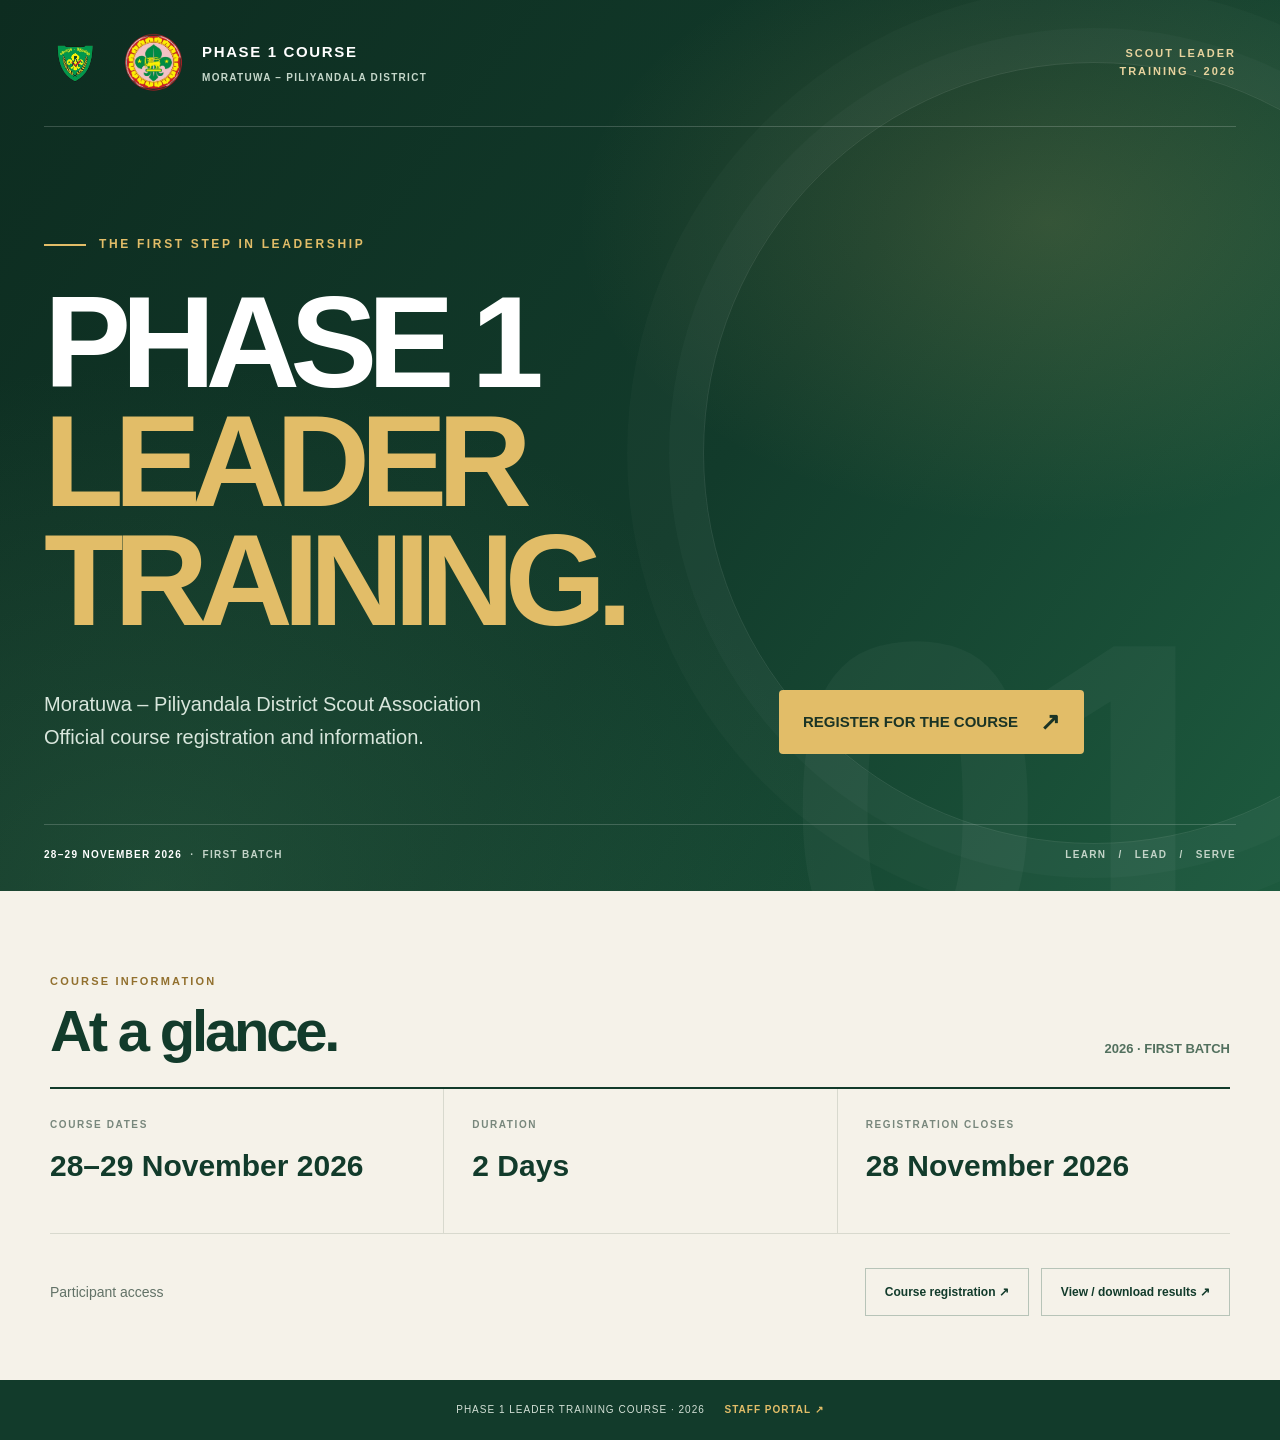
==== commit abd2bf31: "Redesign homepage as bold editorial course opening" ====
--- a/index.html
+++ b/index.html
@@ -4,503 +4,360 @@
     <meta charset="UTF-8">
     <meta name="viewport" content="width=device-width, initial-scale=1.0">
     <meta name="theme-color" content="#123b2b">
-    <meta name="description" content="Official Phase 1 Scout Leader Training Course portal of the Moratuwa - Piliyandala District Scout Association.">
-    <title>Phase 1 Leader Training Course | Scout Programme</title>
+    <meta name="description" content="Phase 1 Leader Training Course — Moratuwa–Piliyandala District Scout Association.">
+    <title>Phase 1 | Leader Training Course</title>
     <link rel="stylesheet" href="assets/css/style.css">
     <style>
         :root {
             --forest: #123b2b;
-            --forest-2: #1c6042;
-            --forest-3: #2d8057;
-            --mint: #eaf3eb;
-            --cream: #f7f7f1;
-            --paper: #fffefa;
-            --ink: #20352b;
-            --muted: #718078;
-            --gold: #d8b45e;
-            --gold-pale: #fbf3df;
-            --blue-pale: #eaf1f5;
-            --line: #e4eae2;
-            --shadow: 0 18px 50px rgba(18, 59, 43, .09);
-        }
-
-        *, *::before, *::after { box-sizing: border-box; }
-        html { scroll-behavior: smooth; scroll-padding-top: 105px; }
+            --forest-light: #1d5a3e;
+            --gold: #e2bd68;
+            --cream: #f5f2e9;
+            --ink: #173b2b;
+        }
+        * { box-sizing: border-box; }
+        html { scroll-behavior: smooth; }
         body.home-page {
             margin: 0;
             min-height: 100vh;
             color: var(--ink);
-            background:
-                radial-gradient(ellipse at 0% 18%, rgba(216,180,94,.11), transparent 28rem),
-                radial-gradient(ellipse at 100% 48%, rgba(45,128,87,.08), transparent 30rem),
-                var(--cream);
-            font-family: Inter, "Segoe UI", Arial, sans-serif;
+            background: var(--cream);
+            font-family: "Segoe UI", Arial, sans-serif;
             -webkit-font-smoothing: antialiased;
         }
-        a { -webkit-tap-highlight-color: transparent; }
-        .site-shell { width: min(1180px, calc(100% - 48px)); margin: 0 auto; }
-
-        .topline {
-            background: var(--forest);
-            color: #e8f1e9;
-            font-size: 11px;
-            letter-spacing: .055em;
-        }
-        .topline-inner {
-            min-height: 34px;
-            display: flex;
-            align-items: center;
-            justify-content: center;
-            gap: 9px;
-            text-align: center;
-        }
-        .topline-dot {
-            width: 6px; height: 6px; border-radius: 50%;
-            background: var(--gold); box-shadow: 0 0 0 4px rgba(216,180,94,.13);
-        }
-
-        .site-header {
-            position: sticky; top: 0; z-index: 20;
-            background: rgba(255,254,250,.94);
-            border-bottom: 1px solid rgba(18,59,43,.08);
-            backdrop-filter: blur(14px);
-        }
-        .header-inner {
-            min-height: 86px;
-            display: grid;
-            grid-template-columns: 1fr auto 1fr;
-            align-items: center;
-            gap: 24px;
-        }
-        .brand-lockup { display: flex; align-items: center; gap: 13px; min-width: 0; }
-        .brand-logos { display: flex; align-items: center; gap: 8px; flex-shrink: 0; }
-        .brand-logos img { width: 47px; height: 47px; object-fit: contain; }
-        .brand-copy { display: flex; flex-direction: column; gap: 4px; min-width: 0; }
-        .brand-copy strong {
-            color: var(--forest); font-size: 13px; font-weight: 900;
-            letter-spacing: .09em; white-space: nowrap;
-        }
-        .brand-copy span { color: var(--muted); font-size: 9px; font-weight: 750; letter-spacing: .09em; }
-        .main-nav { display: flex; align-items: center; gap: 27px; }
-        .main-nav a {
-            color: #596b60; text-decoration: none; font-size: 12px; font-weight: 750;
-            transition: color .2s ease;
-        }
-        .main-nav a:hover { color: var(--forest-3); }
-        .header-action {
-            justify-self: end; display: inline-flex; align-items: center; justify-content: center;
-            gap: 9px; padding: 12px 18px; border-radius: 999px;
-            color: white; background: var(--forest); border: 1px solid var(--forest);
-            box-shadow: 0 7px 16px rgba(18,59,43,.15);
-            font-size: 11px; font-weight: 850; text-decoration: none;
-            transition: transform .2s ease, background .2s ease, box-shadow .2s ease;
-        }
-        .header-action:hover { transform: translateY(-2px); background: var(--forest-2); box-shadow: 0 10px 22px rgba(18,59,43,.2); }
-
-        .hero-wrap { padding: 42px 0 30px; }
-        .hero {
-            position: relative; isolation: isolate; overflow: hidden;
-            display: grid; grid-template-columns: minmax(0, 1.12fr) minmax(310px, .88fr);
-            align-items: center; gap: 42px;
-            min-height: 440px; padding: clamp(34px, 5vw, 66px);
-            border-radius: 30px;
+        .opening {
+            min-height: min(850px, 100svh);
+            position: relative;
+            overflow: hidden;
+            display: flex;
+            flex-direction: column;
             color: white;
             background:
-                radial-gradient(circle at 85% 15%, rgba(216,180,94,.22), transparent 23rem),
-                radial-gradient(circle at 10% 110%, rgba(90,166,116,.26), transparent 24rem),
-                linear-gradient(118deg, #102f23 0%, #174c35 54%, #216443 100%);
-            box-shadow: 0 28px 65px rgba(18,59,43,.19);
-        }
-        .hero::before, .hero::after {
-            content: ""; position: absolute; z-index: -1; border: 1px solid rgba(255,255,255,.1);
-            border-radius: 50%; pointer-events: none;
-        }
-        .hero::before { width: 440px; height: 440px; right: -180px; top: -250px; box-shadow: 0 0 0 28px rgba(255,255,255,.025), 0 0 0 58px rgba(255,255,255,.02); }
-        .hero::after { width: 260px; height: 260px; left: 38%; bottom: -220px; }
-        .hero-copy { position: relative; z-index: 1; max-width: 630px; }
-        .eyebrow {
-            display: inline-flex; align-items: center; gap: 9px;
-            padding: 9px 13px; border: 1px solid rgba(240,220,164,.34);
-            border-radius: 999px; background: rgba(240,220,164,.1);
-            color: #f5dfaa; font-size: 9px; font-weight: 900; letter-spacing: .16em;
-        }
-        .eyebrow-mark { width: 7px; height: 7px; border-radius: 50%; background: var(--gold); box-shadow: 0 0 0 4px rgba(216,180,94,.16); }
-        .hero h1 {
-            margin: 23px 0 17px; max-width: 650px;
-            color: #fff; font-size: clamp(39px, 5.2vw, 65px);
-            line-height: 1.04; letter-spacing: -.055em; font-weight: 900;
-        }
-        .hero h1 span { color: #edcf83; }
-        .hero-lead { max-width: 570px; margin: 0; color: #dcebe0; font-size: 14px; line-height: 1.9; }
-        .hero-organizer {
-            display: flex; align-items: center; gap: 11px; margin-top: 25px;
-            color: #c8d9ce; font-size: 10px; font-weight: 800; line-height: 1.6; letter-spacing: .075em;
-        }
-        .organizer-rule { width: 30px; height: 2px; flex-shrink: 0; background: var(--gold); border-radius: 4px; }
-        .hero-actions { display: flex; flex-wrap: wrap; gap: 12px; margin-top: 30px; }
-        .btn {
-            min-height: 49px; display: inline-flex; align-items: center; justify-content: center;
-            gap: 11px; padding: 0 21px; border-radius: 13px;
-            text-decoration: none; font-size: 12px; font-weight: 900;
-            transition: transform .2s ease, box-shadow .2s ease, background .2s ease;
-        }
-        .btn:hover { transform: translateY(-3px); }
-        .btn-gold { color: #203526; background: linear-gradient(135deg, #f1d991, #d8b45e); box-shadow: 0 9px 20px rgba(0,0,0,.15); }
-        .btn-gold:hover { background: #f6e4b3; box-shadow: 0 13px 25px rgba(0,0,0,.19); }
-        .btn-glass { color: #f5fbf6; border: 1px solid rgba(255,255,255,.3); background: rgba(255,255,255,.07); }
-        .btn-glass:hover { background: rgba(255,255,255,.14); }
-
-        .hero-art {
-            position: relative; z-index: 1; min-height: 305px;
-            display: grid; place-items: center;
-        }
-        .art-orbit {
-            position: absolute; width: min(100%, 330px); aspect-ratio: 1;
-            border: 1px solid rgba(239,218,166,.24); border-radius: 50%;
-            box-shadow: 0 0 0 22px rgba(255,255,255,.025), 0 0 0 48px rgba(255,255,255,.018);
-        }
-        .art-orbit::before, .art-orbit::after {
-            content: ""; position: absolute; width: 9px; height: 9px; border-radius: 50%;
-            background: var(--gold); box-shadow: 0 0 0 6px rgba(216,180,94,.13);
-        }
-        .art-orbit::before { top: 18%; right: 12%; }
-        .art-orbit::after { bottom: 15%; left: 9%; background: #8fc6a0; box-shadow: 0 0 0 6px rgba(143,198,160,.13); }
-        .emblem-card {
-            position: relative; width: min(82%, 270px); aspect-ratio: 1;
-            display: flex; flex-direction: column; align-items: center; justify-content: center;
-            border: 1px solid rgba(255,255,255,.23); border-radius: 42px;
-            background: linear-gradient(145deg, rgba(255,255,255,.17), rgba(255,255,255,.055));
-            box-shadow: 0 24px 55px rgba(0,0,0,.18), inset 0 1px 0 rgba(255,255,255,.17);
-            backdrop-filter: blur(8px); transform: rotate(-5deg);
-        }
-        .emblem-star { color: #f0d58f; font-size: 38px; line-height: 1; margin-bottom: 13px; }
-        .emblem-title { color: white; font-size: 17px; font-weight: 900; letter-spacing: .14em; text-align: center; }
-        .emblem-subtitle { margin-top: 9px; color: #d7e8dc; font-size: 9px; font-weight: 800; letter-spacing: .18em; text-align: center; }
-        .floating-note {
-            position: absolute; right: -2px; bottom: 14px;
-            display: flex; align-items: center; gap: 10px; padding: 13px 16px;
-            border: 1px solid rgba(255,255,255,.2); border-radius: 15px;
-            background: #fffefa; color: var(--forest); box-shadow: 0 14px 30px rgba(0,0,0,.17);
-            transform: rotate(3deg);
-        }
-        .floating-note-icon { width: 31px; height: 31px; display: grid; place-items: center; border-radius: 10px; background: var(--gold-pale); color: #9a7429; font-size: 17px; }
-        .floating-note strong { display: block; font-size: 10px; font-weight: 900; }
-        .floating-note span { display: block; margin-top: 3px; color: var(--muted); font-size: 9px; }
-
-        .section-block { padding: 27px 0 15px; }
-        .section-heading {
-            display: flex; align-items: end; justify-content: space-between; gap: 18px;
-            margin: 0 0 21px;
-        }
-        .section-kicker { display: block; margin-bottom: 7px; color: #a27c32; font-size: 9px; font-weight: 900; letter-spacing: .17em; }
-        .section-heading h2 { margin: 0; color: var(--forest); font-size: clamp(23px, 3vw, 31px); font-weight: 900; letter-spacing: -.035em; }
-        .batch-pill {
-            display: inline-flex; align-items: center; gap: 8px; padding: 9px 13px;
-            border: 1px solid #d9e7d9; border-radius: 999px;
-            background: #edf5ed; color: #2c6846; font-size: 9px; font-weight: 900; letter-spacing: .08em;
-            white-space: nowrap;
-        }
-        .batch-pill::before { content: ""; width: 6px; height: 6px; border-radius: 50%; background: var(--forest-3); }
-
-        .info-grid { display: grid; grid-template-columns: repeat(4, minmax(0, 1fr)); gap: 14px; }
-        .info-card {
-            position: relative; overflow: hidden; min-height: 170px; padding: 21px 19px;
-            border: 1px solid var(--line); border-radius: 20px; background: var(--paper);
-            box-shadow: 0 8px 22px rgba(25,62,43,.045);
-            transition: transform .22s ease, box-shadow .22s ease, border-color .22s ease;
-        }
-        .info-card:hover { transform: translateY(-5px); border-color: #cbdccc; box-shadow: 0 17px 32px rgba(25,62,43,.1); }
-        .info-card::after { content: ""; position: absolute; width: 90px; height: 90px; right: -38px; bottom: -46px; border-radius: 50%; background: var(--card-tint); opacity: .8; }
-        .info-card:nth-child(1) { --card-tint: #dcecdf; --icon-bg: #e7f3e8; --icon-color: #2c7149; }
-        .info-card:nth-child(2) { --card-tint: #f4e6c3; --icon-bg: #fbf3df; --icon-color: #9b772c; }
-        .info-card:nth-child(3) { --card-tint: #dce9f0; --icon-bg: #edf4f7; --icon-color: #47728a; }
-        .info-card:nth-child(4) { --card-tint: #f0dfd2; --icon-bg: #f8eee7; --icon-color: #9a6541; }
-        .info-icon { width: 43px; height: 43px; display: grid; place-items: center; border-radius: 14px; background: var(--icon-bg); color: var(--icon-color); }
-        .info-icon svg { width: 21px; height: 21px; stroke: currentColor; fill: none; stroke-width: 1.8; stroke-linecap: round; stroke-linejoin: round; }
-        .info-label { display: block; margin-top: 20px; color: #819087; font-size: 9px; font-weight: 900; letter-spacing: .13em; }
-        .info-value { display: block; margin-top: 7px; color: var(--forest); font-size: 16px; font-weight: 900; line-height: 1.35; }
-        .info-card:nth-child(4) .info-value { color: #98653d; }
-
-        .sections-panel {
-            display: flex; align-items: center; justify-content: space-between; gap: 22px;
-            margin-top: 17px; padding: 20px 23px;
-            border: 1px solid #e3eae1; border-radius: 18px;
-            background: linear-gradient(105deg, #edf5ed, #fffefa 78%);
-        }
-        .sections-copy strong { display: block; color: var(--forest); font-size: 12px; font-weight: 900; }
-        .sections-copy span { display: block; margin-top: 4px; color: var(--muted); font-size: 10px; }
-        .section-tags { display: flex; flex-wrap: wrap; gap: 8px; }
-        .section-tags span {
-            padding: 8px 13px; border: 1px solid #d8e7d9; border-radius: 999px;
-            background: white; color: #2c6846; font-size: 10px; font-weight: 850;
-        }
-
-        .action-grid { display: grid; grid-template-columns: 1.15fr .85fr; gap: 16px; padding: 24px 0 54px; }
-        .register-panel, .results-panel {
-            position: relative; overflow: hidden; min-height: 195px; padding: 29px 30px;
-            border-radius: 23px; display: flex; align-items: center; justify-content: space-between; gap: 20px;
-        }
-        .register-panel {
+                radial-gradient(ellipse at 82% 25%, rgba(226,189,104,.16), transparent 32%),
+                radial-gradient(ellipse at 12% 100%, rgba(75,139,96,.24), transparent 42%),
+                linear-gradient(125deg, #0d2c20 0%, #123b2b 55%, #1d5a3e 100%);
+        }
+        .opening::before {
+            content: "";
+            position: absolute;
+            width: min(66vw, 780px);
+            aspect-ratio: 1;
+            border: 1px solid rgba(255,255,255,.10);
+            border-radius: 50%;
+            right: -16%;
+            top: 7%;
+            box-shadow: 0 0 0 34px rgba(255,255,255,.025), 0 0 0 76px rgba(255,255,255,.018);
+            pointer-events: none;
+        }
+        .opening::after {
+            content: "01";
+            position: absolute;
+            right: 5%;
+            bottom: -12%;
+            color: rgba(255,255,255,.035);
+            font-size: clamp(220px, 37vw, 520px);
+            line-height: .8;
+            font-weight: 900;
+            letter-spacing: -.1em;
+            pointer-events: none;
+        }
+        .opening-inner {
+            position: relative;
+            z-index: 1;
+            width: min(1320px, calc(100% - 88px));
+            margin: 0 auto;
+            flex: 1;
+            display: flex;
+            flex-direction: column;
+        }
+        .masthead {
+            display: flex;
+            align-items: center;
+            justify-content: space-between;
+            gap: 24px;
+            padding: 32px 0;
+            border-bottom: 1px solid rgba(255,255,255,.18);
+        }
+        .identity { display: flex; align-items: center; gap: 17px; }
+        .identity img { width: 62px; height: 62px; object-fit: contain; }
+        .identity-copy strong {
+            display: block;
             color: white;
-            background:
-                radial-gradient(circle at 100% 0%, rgba(216,180,94,.2), transparent 18rem),
-                linear-gradient(120deg, #123b2b, #236a47);
-            box-shadow: 0 17px 35px rgba(18,59,43,.15);
-        }
-        .register-panel::after { content: ""; position: absolute; width: 220px; height: 220px; right: -125px; bottom: -160px; border: 1px solid rgba(255,255,255,.16); border-radius: 50%; box-shadow: 0 0 0 20px rgba(255,255,255,.025), 0 0 0 42px rgba(255,255,255,.02); }
-        .action-copy { position: relative; z-index: 1; max-width: 360px; }
-        .action-kicker { color: #f0d58f; font-size: 9px; font-weight: 900; letter-spacing: .17em; }
-        .action-copy h2 { margin: 9px 0 8px; font-size: 24px; font-weight: 900; letter-spacing: -.03em; }
-        .action-copy p { margin: 0; color: #d8e8dd; font-size: 11px; line-height: 1.7; }
-        .register-link {
-            position: relative; z-index: 1; flex-shrink: 0;
-            display: inline-flex; align-items: center; justify-content: center; gap: 10px;
-            padding: 15px 18px; border-radius: 13px;
-            color: #263a2b; background: linear-gradient(135deg, #f2dc9e, #d8b45e);
-            text-decoration: none; font-size: 11px; font-weight: 900;
-            box-shadow: 0 9px 18px rgba(0,0,0,.14); transition: transform .2s ease, background .2s ease;
-        }
-        .register-link:hover { transform: translateY(-3px); background: #f7e8bd; }
-        .results-panel { border: 1px solid #dce7ec; background: linear-gradient(125deg, #edf4f7, #fff 82%); }
-        .results-panel .action-kicker { color: #527f96; }
-        .results-panel .action-copy h2 { color: #23475b; font-size: 21px; }
-        .results-panel .action-copy p { color: #74848b; }
-        .results-icon { width: 47px; height: 47px; display: grid; place-items: center; flex-shrink: 0; border-radius: 15px; background: #dceaf1; color: #386f8a; font-size: 22px; margin-bottom: 13px; }
-        .results-link {
-            position: relative; z-index: 1; flex-shrink: 0;
-            display: inline-flex; align-items: center; justify-content: center; gap: 8px;
-            padding: 13px 16px; border-radius: 13px; border: 1px solid #2d6d89;
-            color: white; background: linear-gradient(135deg, #3c829f, #2c6885);
-            text-decoration: none; font-size: 10px; font-weight: 900;
-            box-shadow: 0 8px 16px rgba(44,104,133,.16); transition: transform .2s ease, background .2s ease;
-        }
-        .results-link:hover { transform: translateY(-3px); background: #397b99; }
-
-        .site-footer { background: #102f23; color: #d1e0d5; border-top: 3px solid var(--gold); }
-        .footer-inner {
-            min-height: 82px; display: flex; align-items: center; justify-content: space-between;
-            gap: 15px; flex-wrap: wrap; padding: 20px 0;
-        }
-        .footer-brand { font-size: 9px; font-weight: 850; letter-spacing: .11em; }
-        .footer-credit { color: #b9cbbf; font-size: 10px; }
-        .footer-credit strong { color: #f0d58f; }
-        .footer-admin { color: #d9e8dc; font-size: 10px; font-weight: 800; text-decoration: none; }
-        .footer-admin:hover { color: #f0d58f; }
-
-        a:focus-visible { outline: 3px solid #d8b45e; outline-offset: 4px; }
-        @media (max-width: 980px) {
-            .header-inner { grid-template-columns: 1fr auto; }
-            .main-nav { display: none; }
-            .hero { grid-template-columns: 1fr .72fr; gap: 18px; padding: 42px; }
-            .info-grid { grid-template-columns: repeat(2, minmax(0, 1fr)); }
-            .action-grid { grid-template-columns: 1fr; }
-            .results-panel { min-height: 165px; }
-        }
-        @media (max-width: 680px) {
-            .site-shell { width: min(100% - 28px, 560px); }
-            .topline-inner { min-height: 32px; font-size: 9px; }
-            .header-inner { min-height: 72px; gap: 10px; }
-            .brand-lockup { gap: 8px; }
-            .brand-logos { gap: 3px; }
-            .brand-logos img { width: 35px; height: 35px; }
-            .brand-copy strong { font-size: 10px; letter-spacing: .06em; }
-            .brand-copy span { max-width: 190px; font-size: 7px; line-height: 1.4; letter-spacing: .04em; }
-            .header-action { padding: 10px 13px; font-size: 9px; }
-            .hero-wrap { padding: 20px 0 17px; }
-            .hero { display: block; min-height: 0; padding: 34px 24px 30px; border-radius: 23px; }
-            .hero h1 { max-width: 470px; margin-top: 20px; font-size: clamp(37px, 10vw, 53px); }
-            .hero-lead { font-size: 12px; }
-            .hero-organizer { font-size: 9px; }
-            .hero-actions { margin-top: 23px; }
-            .btn { min-height: 46px; padding: 0 16px; font-size: 10px; }
-            .hero-art { min-height: 220px; margin-top: 24px; }
-            .art-orbit { width: 205px; }
-            .emblem-card { width: 170px; border-radius: 30px; }
-            .emblem-star { font-size: 29px; }
-            .emblem-title { font-size: 13px; }
-            .emblem-subtitle { font-size: 7px; }
-            .floating-note { right: 1px; bottom: 0; padding: 10px 12px; }
-            .section-block { padding-top: 18px; }
-            .section-heading { align-items: flex-start; flex-direction: column; gap: 11px; }
-            .section-heading h2 { font-size: 25px; }
-            .info-grid { gap: 10px; }
-            .info-card { min-height: 147px; padding: 16px 14px; border-radius: 17px; }
-            .info-label { margin-top: 15px; font-size: 8px; }
-            .info-value { font-size: 13px; }
-            .sections-panel { align-items: flex-start; flex-direction: column; padding: 18px; gap: 13px; }
-            .action-grid { padding: 19px 0 38px; gap: 12px; }
-            .register-panel, .results-panel { min-height: 0; align-items: flex-start; flex-direction: column; padding: 23px 21px; border-radius: 19px; }
-            .action-copy h2 { font-size: 21px; }
-            .register-link, .results-link { width: 100%; min-height: 46px; }
-            .results-panel .action-copy h2 { font-size: 19px; }
-            .footer-inner { min-height: 0; flex-direction: column; align-items: center; text-align: center; padding: 23px 0; }
-        }
-        @media (max-width: 370px) {
-            .brand-logos img { width: 29px; height: 29px; }
-            .brand-copy strong { font-size: 9px; }
-            .brand-copy span { font-size: 6px; }
-            .header-action { padding: 9px 10px; }
-            .info-grid { grid-template-columns: 1fr; }
-            .info-card { min-height: 125px; }
+            font-size: 15px;
+            font-weight: 900;
+            letter-spacing: .11em;
+        }
+        .identity-copy span {
+            display: block;
+            margin-top: 6px;
+            color: #c5d7ca;
+            font-size: 10px;
+            font-weight: 700;
+            letter-spacing: .13em;
+        }
+        .masthead-label {
+            color: #e7d39e;
+            font-size: 11px;
+            font-weight: 800;
+            letter-spacing: .18em;
+            text-align: right;
+        }
+        .hero-copy {
+            width: min(100%, 1040px);
+            padding: clamp(75px, 12vh, 135px) 0 70px;
+        }
+        .overline {
+            display: flex;
+            align-items: center;
+            gap: 13px;
+            margin-bottom: 29px;
+            color: var(--gold);
+            font-size: 12px;
+            font-weight: 900;
+            letter-spacing: .22em;
+        }
+        .overline::before { content: ""; width: 42px; height: 2px; background: var(--gold); }
+        h1 {
+            margin: 0;
+            color: white;
+            font-size: clamp(64px, 10.2vw, 142px);
+            line-height: .91;
+            letter-spacing: -.075em;
+            font-weight: 900;
+        }
+        h1 span { display: block; color: var(--gold); }
+        .hero-bottom {
+            display: flex;
+            align-items: end;
+            justify-content: space-between;
+            gap: 38px;
+            margin-top: 48px;
+        }
+        .hero-description {
+            max-width: 470px;
+            margin: 0;
+            color: #d8e6dc;
+            font-size: clamp(16px, 1.7vw, 20px);
+            line-height: 1.65;
+        }
+        .primary-link {
+            min-width: 235px;
+            min-height: 64px;
+            display: inline-flex;
+            align-items: center;
+            justify-content: space-between;
+            gap: 22px;
+            padding: 0 24px;
+            border-radius: 4px;
+            color: #1b3425;
+            background: var(--gold);
+            text-decoration: none;
+            font-size: 15px;
+            font-weight: 900;
+            transition: background .2s ease, transform .2s ease;
+        }
+        .primary-link:hover { background: #f0d58f; transform: translateY(-3px); }
+        .primary-link span { font-size: 24px; line-height: 1; }
+        .opening-foot {
+            position: relative;
+            z-index: 1;
+            display: flex;
+            justify-content: space-between;
+            align-items: center;
+            gap: 20px;
+            padding: 22px 0 28px;
+            border-top: 1px solid rgba(255,255,255,.18);
+            color: #c3d4c8;
+            font-size: 10px;
+            font-weight: 800;
+            letter-spacing: .13em;
+        }
+        .opening-foot strong { color: white; }
+        .details {
+            width: min(1180px, calc(100% - 88px));
+            margin: 0 auto;
+            padding: 76px 0 64px;
+        }
+        .details-heading {
+            display: flex;
+            align-items: end;
+            justify-content: space-between;
+            gap: 24px;
+            padding-bottom: 27px;
+            border-bottom: 2px solid var(--forest);
+        }
+        .details-heading span {
+            color: #92702e;
+            font-size: 11px;
+            font-weight: 900;
+            letter-spacing: .2em;
+        }
+        .details-heading h2 {
+            margin: 10px 0 0;
+            color: var(--forest);
+            font-size: clamp(34px, 5vw, 58px);
+            line-height: 1;
+            letter-spacing: -.055em;
+        }
+        .batch { color: #52705e; font-size: 13px; font-weight: 800; white-space: nowrap; }
+        .facts {
+            display: grid;
+            grid-template-columns: repeat(3, 1fr);
+            gap: 0;
+        }
+        .fact {
+            min-height: 145px;
+            padding: 28px 28px 24px 0;
+            border-bottom: 1px solid #d8d9ce;
+        }
+        .fact + .fact { padding-left: 28px; border-left: 1px solid #d8d9ce; }
+        .fact small {
+            display: block;
+            color: #78877c;
+            font-size: 10px;
+            font-weight: 900;
+            letter-spacing: .16em;
+        }
+        .fact strong {
+            display: block;
+            margin-top: 15px;
+            color: var(--forest);
+            font-size: clamp(20px, 2.5vw, 30px);
+            font-weight: 900;
+            line-height: 1.2;
+        }
+        .lower-actions {
+            display: flex;
+            align-items: center;
+            justify-content: space-between;
+            gap: 24px;
+            padding-top: 34px;
+        }
+        .lower-actions p { margin: 0; color: #627267; font-size: 14px; line-height: 1.6; }
+        .secondary-links { display: flex; flex-wrap: wrap; gap: 12px; }
+        .secondary-links a {
+            display: inline-flex;
+            align-items: center;
+            justify-content: center;
+            min-height: 48px;
+            padding: 0 19px;
+            border: 1px solid #b7c4b8;
+            color: var(--forest);
+            text-decoration: none;
+            font-size: 12px;
+            font-weight: 900;
+            transition: background .2s ease, border-color .2s ease;
+        }
+        .secondary-links a:hover { background: #e8eee5; border-color: var(--forest); }
+        .page-footer {
+            padding: 22px 44px;
+            color: #d3e0d6;
+            background: var(--forest);
+            font-size: 10px;
+            letter-spacing: .1em;
+            text-align: center;
+        }
+        .page-footer a { margin-left: 16px; color: var(--gold); text-decoration: none; font-weight: 800; }
+        a:focus-visible { outline: 3px solid var(--gold); outline-offset: 4px; }
+        @media (max-width: 700px) {
+            .opening { min-height: 780px; min-height: 100svh; }
+            .opening-inner, .details { width: calc(100% - 40px); }
+            .masthead { padding: 22px 0; }
+            .identity { gap: 10px; }
+            .identity img { width: 43px; height: 43px; }
+            .identity-copy strong { font-size: 10px; }
+            .identity-copy span { max-width: 185px; font-size: 7px; line-height: 1.5; }
+            .masthead-label { max-width: 105px; font-size: 8px; line-height: 1.6; }
+            .hero-copy { padding: clamp(86px, 13vh, 125px) 0 60px; }
+            .overline { font-size: 9px; letter-spacing: .15em; margin-bottom: 25px; }
+            h1 { font-size: clamp(58px, 13.5vw, 90px); }
+            .hero-bottom { align-items: stretch; flex-direction: column; gap: 28px; margin-top: 34px; }
+            .hero-description { font-size: 16px; }
+            .primary-link { width: 100%; min-height: 60px; }
+            .opening-foot { align-items: flex-start; flex-direction: column; gap: 9px; font-size: 8px; }
+            .details { padding: 54px 0 45px; }
+            .details-heading { align-items: flex-start; flex-direction: column; gap: 15px; }
+            .details-heading h2 { font-size: 40px; }
+            .facts { grid-template-columns: 1fr; }
+            .fact, .fact + .fact { min-height: 0; padding: 22px 0; border-left: 0; }
+            .fact strong { margin-top: 9px; font-size: 24px; }
+            .lower-actions { align-items: stretch; flex-direction: column; gap: 20px; }
+            .secondary-links { flex-direction: column; }
+            .secondary-links a { width: 100%; }
+            .page-footer { padding: 22px 18px; line-height: 2; }
+            .page-footer a { display: inline-block; margin-left: 10px; }
         }
         @media (prefers-reduced-motion: reduce) {
-            *, *::before, *::after { scroll-behavior: auto !important; transition-duration: .01ms !important; animation-duration: .01ms !important; }
+            *, *::before, *::after { scroll-behavior: auto !important; transition-duration: .01ms !important; }
         }
     </style>
 </head>
 <body class="home-page">
-    <div class="topline">
-        <div class="site-shell topline-inner">
-            <span class="topline-dot" aria-hidden="true"></span>
-            <span>OFFICIAL SCOUT LEADER DEVELOPMENT PROGRAMME</span>
-        </div>
-    </div>
-
-    <header class="site-header">
-        <div class="site-shell header-inner">
-            <a class="brand-lockup" href="index.html" aria-label="Phase 1 Course home">
-                <span class="brand-logos">
-                    <img src="assets/images/mp.png?v=7" alt="Moratuwa - Piliyandala District Scout Association">
-                    <img src="assets/images/sl.png?v=7" alt="Sri Lanka Scout Association">
-                </span>
-                <span class="brand-copy">
-                    <strong>PHASE 1 COURSE</strong>
-                    <span>MORATUWA – PILIYANDALA DISTRICT</span>
-                </span>
-            </a>
-
-            <nav class="main-nav" aria-label="Main navigation">
-                <a href="#overview">Overview</a>
-                <a href="#course-details">Course details</a>
-                <a href="#results">Results</a>
-            </nav>
-
-            <a class="header-action" href="registration.html">
-                Register now <span aria-hidden="true">↗</span>
-            </a>
-        </div>
-    </header>
-
     <main>
-        <section class="hero-wrap" id="overview">
-            <div class="site-shell">
-                <div class="hero">
-                    <div class="hero-copy">
-                        <span class="eyebrow"><span class="eyebrow-mark" aria-hidden="true"></span> OFFICIAL COURSE PORTAL · 2026</span>
-                        <h1>Lead with purpose.<br><span>Grow through Scouting.</span></h1>
-                        <p class="hero-lead">
-                            Welcome to the Phase 1 Leader Training Course. Find the essential course information and complete your participant registration through our online portal.
-                        </p>
-                        <div class="hero-organizer">
-                            <span class="organizer-rule" aria-hidden="true"></span>
-                            <span>ORGANIZED BY MORATUWA – PILIYANDALA DISTRICT SCOUT ASSOCIATION</span>
-                        </div>
-                        <div class="hero-actions">
-                            <a class="btn btn-gold" href="registration.html">Register for the course <span aria-hidden="true">→</span></a>
-                            <a class="btn btn-glass" href="#course-details">Explore course details <span aria-hidden="true">↓</span></a>
+        <section class="opening" aria-labelledby="page-title">
+            <div class="opening-inner">
+                <header class="masthead">
+                    <div class="identity">
+                        <img src="assets/images/mp.png?v=7" alt="Moratuwa–Piliyandala District Scout Association">
+                        <img src="assets/images/sl.png?v=7" alt="Sri Lanka Scout Association">
+                        <div class="identity-copy">
+                            <strong>PHASE 1 COURSE</strong>
+                            <span>MORATUWA – PILIYANDALA DISTRICT</span>
                         </div>
                     </div>
+                    <div class="masthead-label">SCOUT LEADER<br>TRAINING · 2026</div>
+                </header>
 
-                    <div class="hero-art" aria-hidden="true">
-                        <div class="art-orbit"></div>
-                        <div class="emblem-card">
-                            <div class="emblem-star">✦</div>
-                            <div class="emblem-title">SCOUT<br>LEADERSHIP</div>
-                            <div class="emblem-subtitle">LEARN · LEAD · SERVE</div>
-                        </div>
-                        <div class="floating-note">
-                            <div class="floating-note-icon">✧</div>
-                            <div>
-                                <strong>Phase 1 Training</strong>
-                                <span>2026 · First Batch</span>
-                            </div>
-                        </div>
+                <div class="hero-copy">
+                    <div class="overline">THE FIRST STEP IN LEADERSHIP</div>
+                    <h1 id="page-title">PHASE 1<span>LEADER<br>TRAINING.</span></h1>
+                    <div class="hero-bottom">
+                        <p class="hero-description">Moratuwa – Piliyandala District Scout Association<br>Official course registration and information.</p>
+                        <a class="primary-link" href="registration.html">REGISTER FOR THE COURSE <span aria-hidden="true">↗</span></a>
                     </div>
+                </div>
+
+                <div class="opening-foot">
+                    <span><strong>28–29 NOVEMBER 2026</strong> &nbsp;·&nbsp; FIRST BATCH</span>
+                    <span>LEARN &nbsp; / &nbsp; LEAD &nbsp; / &nbsp; SERVE</span>
                 </div>
             </div>
         </section>
 
-        <section class="site-shell section-block" id="course-details">
-            <div class="section-heading">
+        <section class="details" aria-labelledby="details-title">
+            <div class="details-heading">
                 <div>
-                    <span class="section-kicker">EVERYTHING YOU NEED TO KNOW</span>
-                    <h2>Course at a glance</h2>
-                </div>
-                <span class="batch-pill">2026 · 1ST BATCH</span>
+                    <span>COURSE INFORMATION</span>
+                    <h2 id="details-title">At a glance.</h2>
+                </div>
+                <div class="batch">2026 · FIRST BATCH</div>
             </div>
-
-            <div class="info-grid">
-                <article class="info-card">
-                    <div class="info-icon" aria-hidden="true">
-                        <svg viewBox="0 0 24 24"><rect x="3.5" y="5" width="17" height="16" rx="2.5"></rect><path d="M7.5 3v4M16.5 3v4M3.5 9.5h17"></path></svg>
-                    </div>
-                    <span class="info-label">COURSE DATES</span>
-                    <strong class="info-value">28–29 November 2026</strong>
-                </article>
-                <article class="info-card">
-                    <div class="info-icon" aria-hidden="true">
-                        <svg viewBox="0 0 24 24"><circle cx="12" cy="12" r="8.5"></circle><path d="M12 7v5l3.5 2"></path></svg>
-                    </div>
-                    <span class="info-label">DURATION</span>
-                    <strong class="info-value">2 Days</strong>
-                </article>
-                <article class="info-card">
-                    <div class="info-icon" aria-hidden="true">
-                        <svg viewBox="0 0 24 24"><path d="M16 20v-1.5a3.5 3.5 0 0 0-3.5-3.5h-5A3.5 3.5 0 0 0 4 18.5V20"></path><circle cx="10" cy="7.5" r="3.5"></circle><path d="M17 4.5a3.5 3.5 0 0 1 0 6.8M17 15h.5a3.5 3.5 0 0 1 3.5 3.5V20"></path></svg>
-                    </div>
-                    <span class="info-label">ELIGIBLE SECTIONS</span>
-                    <strong class="info-value">Singithi, Cub, Scout</strong>
-                </article>
-                <article class="info-card">
-                    <div class="info-icon" aria-hidden="true">
-                        <svg viewBox="0 0 24 24"><path d="M6 3.5h9l4 4V20a1 1 0 0 1-1 1H6a1 1 0 0 1-1-1V4.5a1 1 0 0 1 1-1Z"></path><path d="M14.5 3.5V8h4.5M8 12h8M8 16h8"></path></svg>
-                    </div>
-                    <span class="info-label">REGISTRATION CLOSES</span>
-                    <strong class="info-value">28 November 2026</strong>
-                </article>
+            <div class="facts">
+                <div class="fact">
+                    <small>COURSE DATES</small>
+                    <strong>28–29 November 2026</strong>
+                </div>
+                <div class="fact">
+                    <small>DURATION</small>
+                    <strong>2 Days</strong>
+                </div>
+                <div class="fact">
+                    <small>REGISTRATION CLOSES</small>
+                    <strong>28 November 2026</strong>
+                </div>
             </div>
-
-            <div class="sections-panel">
-                <div class="sections-copy">
-                    <strong>Scouting sections</strong>
-                    <span>Sections listed for this course batch</span>
-                </div>
-                <div class="section-tags" aria-label="Scouting sections">
-                    <span>Singithi</span>
-                    <span>Cub</span>
-                    <span>Scout</span>
-                </div>
-            </div>
-        </section>
-
-        <section class="site-shell action-grid" aria-label="Participant actions">
-            <div class="register-panel">
-                <div class="action-copy">
-                    <span class="action-kicker">TAKE THE NEXT STEP</span>
-                    <h2>Ready to begin your journey?</h2>
-                    <p>Submit your details through the official participant registration form.</p>
-                </div>
-                <a class="register-link" href="registration.html">Start registration <span aria-hidden="true">↗</span></a>
-            </div>
-
-            <div class="results-panel" id="results">
-                <div class="action-copy">
-                    <div class="results-icon" aria-hidden="true">▤</div>
-                    <span class="action-kicker">PARTICIPANT RESULTS</span>
-                    <h2>Your result sheet, in one place.</h2>
-                    <p>View and download your course result sheet using your registration details.</p>
-                </div>
-                <a class="results-link" href="download-result.html">View results <span aria-hidden="true">→</span></a>
+            <div class="lower-actions">
+                <p>Participant access</p>
+                <div class="secondary-links">
+                    <a href="registration.html">Course registration ↗</a>
+                    <a href="download-result.html">View / download results ↗</a>
+                </div>
             </div>
         </section>
     </main>
-
-    <footer class="site-footer">
-        <div class="site-shell footer-inner">
-            <span class="footer-brand">PHASE 1 COURSE · SCOUT LEADER DEVELOPMENT</span>
-            <span class="footer-credit">Developed by <strong>Supun Herath</strong> with ♡ · © 2026</span>
-            <a class="footer-admin" href="admin.html">Staff portal ↗</a>
-        </div>
+    <footer class="page-footer">
+        PHASE 1 LEADER TRAINING COURSE · 2026
+        <a href="admin.html">STAFF PORTAL ↗</a>
     </footer>
 </body>
-</html>+</html>
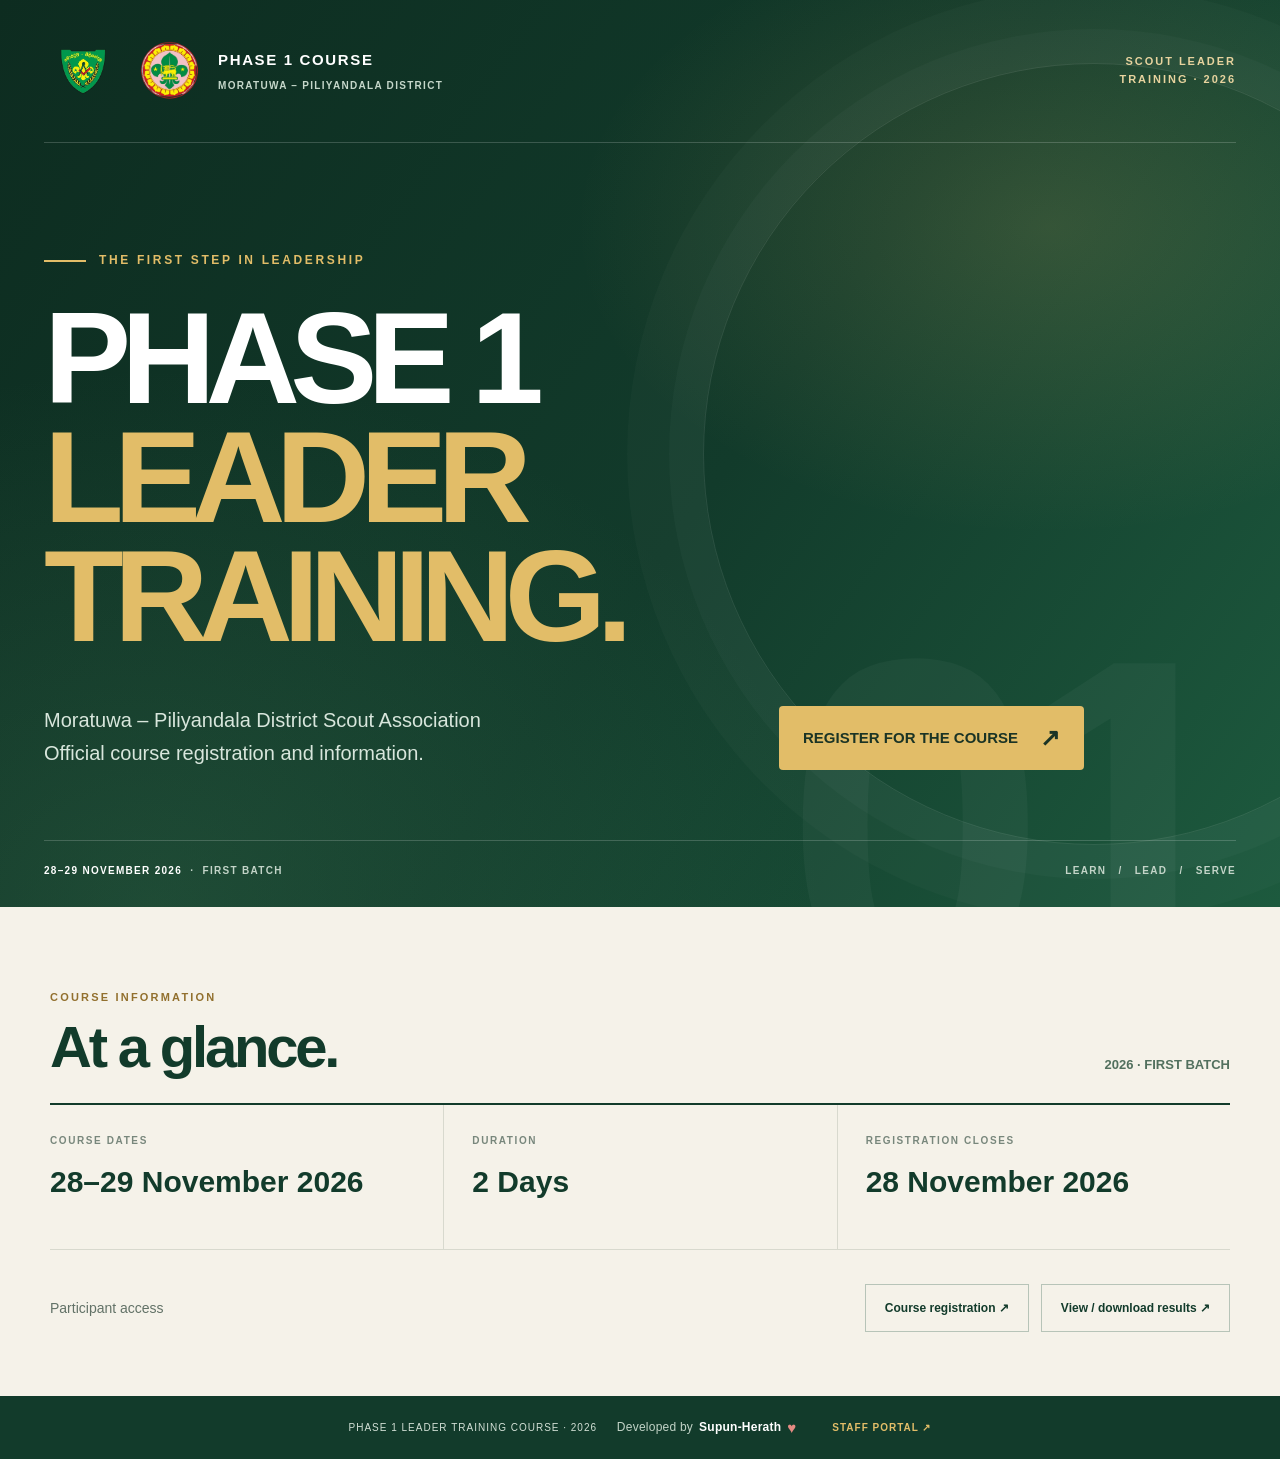
==== commit e534edfb: "Enlarge district logo and refine homepage credit" ====
--- a/index.html
+++ b/index.html
@@ -80,6 +80,7 @@
         }
         .identity { display: flex; align-items: center; gap: 17px; }
         .identity img { width: 62px; height: 62px; object-fit: contain; }
+        .identity img:first-child { width: 78px; height: 78px; }
         .identity-copy strong {
             display: block;
             color: white;
@@ -258,6 +259,9 @@
             text-align: center;
         }
         .page-footer a { margin-left: 16px; color: var(--gold); text-decoration: none; font-weight: 800; }
+        .developer-credit { display: inline-flex; align-items: center; gap: 6px; margin: 0 16px; color: #c3d4c8; font-size: 12px; font-weight: 500; letter-spacing: .02em; }
+        .developer-credit strong { color: #fff; font-weight: 750; }
+        .developer-heart { color: #e58b83; font-size: 15px; line-height: 1; }
         a:focus-visible { outline: 3px solid var(--gold); outline-offset: 4px; }
         @media (max-width: 700px) {
             .opening { min-height: 780px; min-height: 100svh; }
@@ -265,6 +269,7 @@
             .masthead { padding: 22px 0; }
             .identity { gap: 10px; }
             .identity img { width: 43px; height: 43px; }
+            .identity img:first-child { width: 54px; height: 54px; }
             .identity-copy strong { font-size: 10px; }
             .identity-copy span { max-width: 185px; font-size: 7px; line-height: 1.5; }
             .masthead-label { max-width: 105px; font-size: 8px; line-height: 1.6; }
@@ -357,6 +362,7 @@
     </main>
     <footer class="page-footer">
         PHASE 1 LEADER TRAINING COURSE · 2026
+        <span class="developer-credit">Developed by <strong>Supun-Herath</strong> <span class="developer-heart" aria-label="with love">♥</span></span>
         <a href="admin.html">STAFF PORTAL ↗</a>
     </footer>
 </body>
